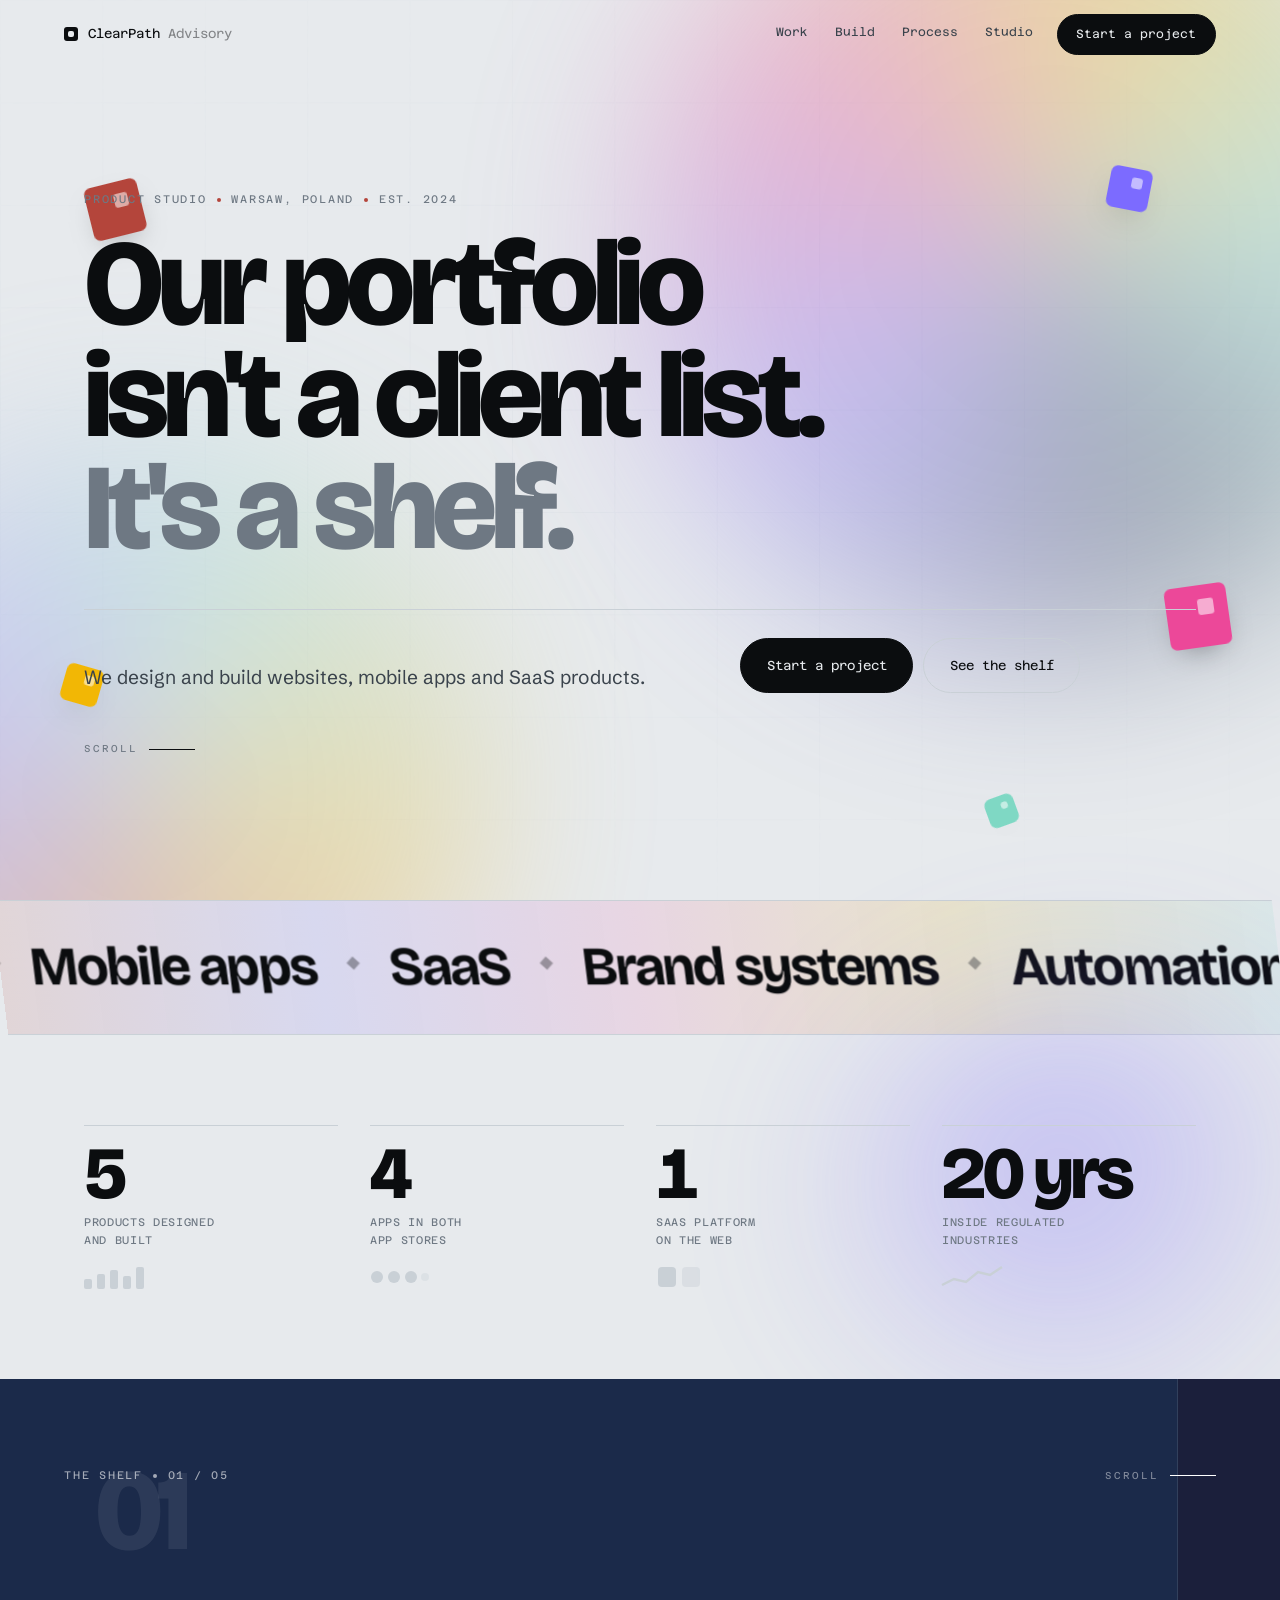
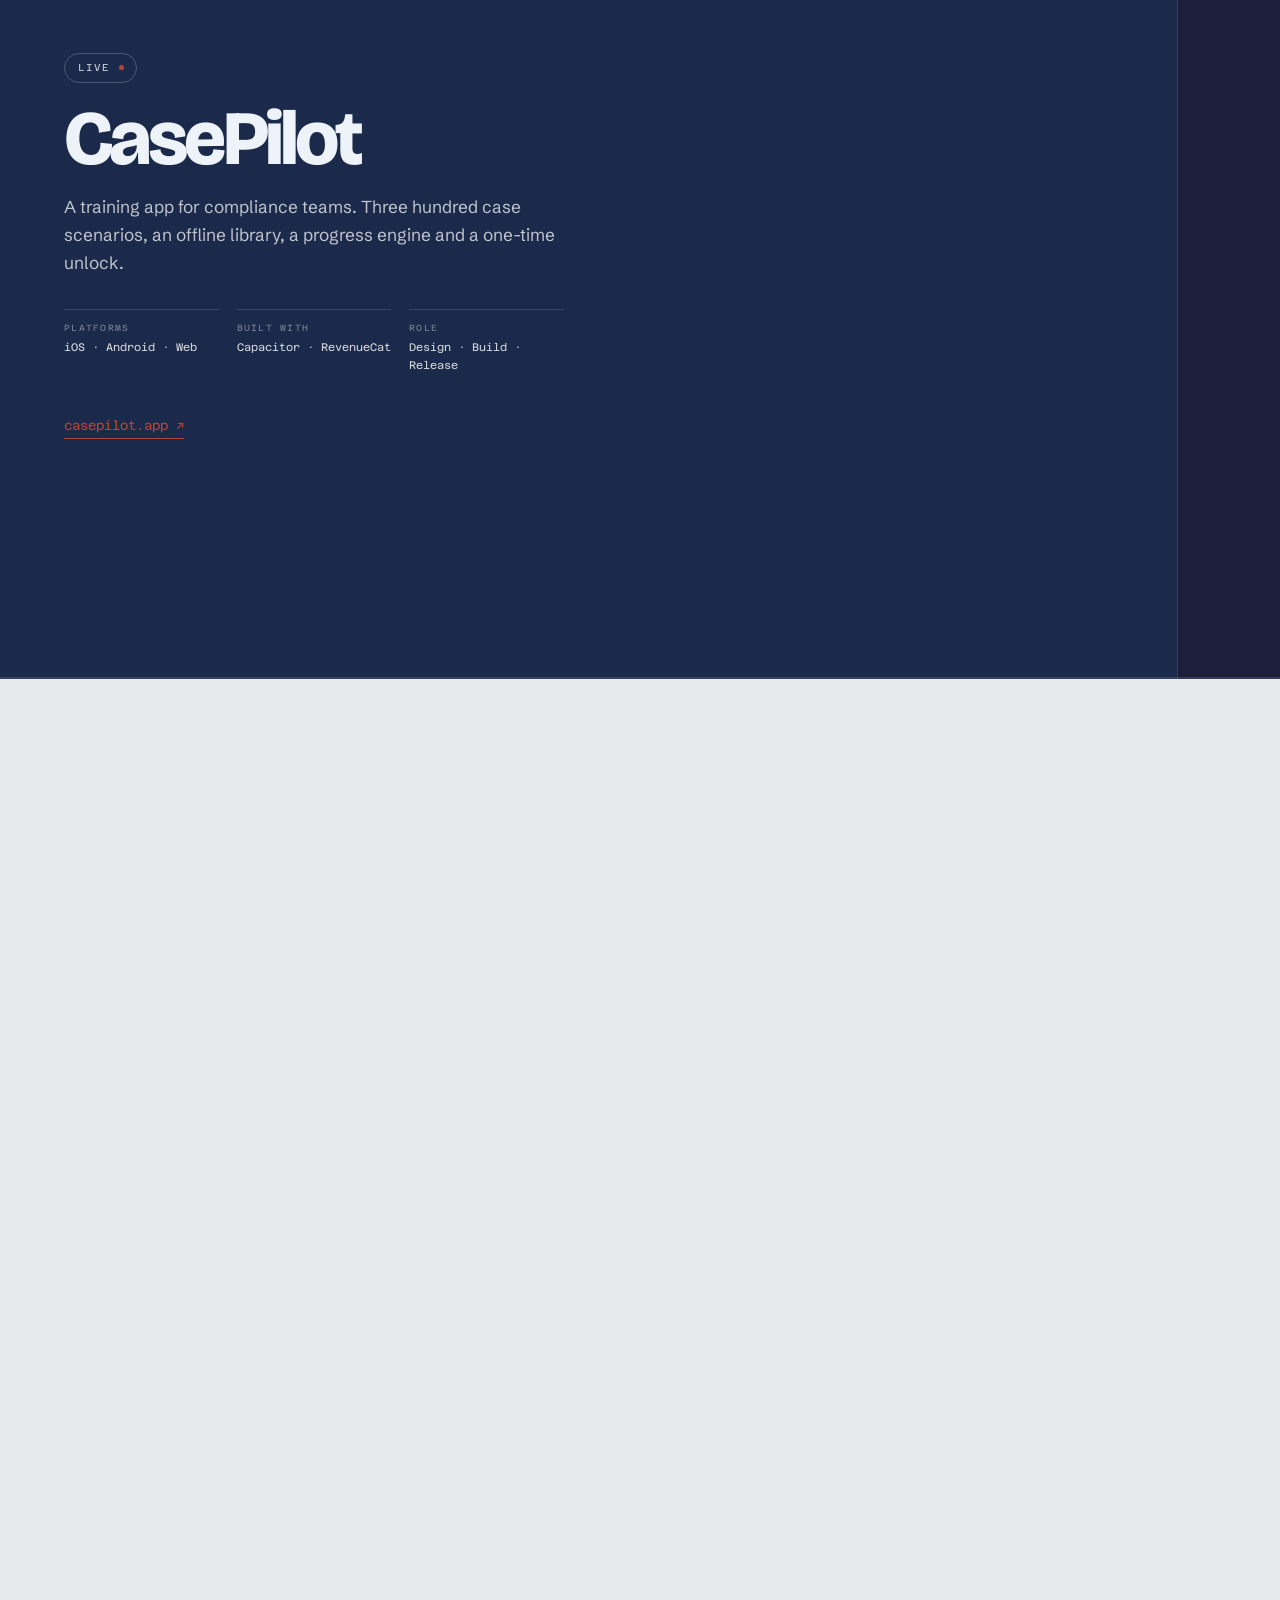
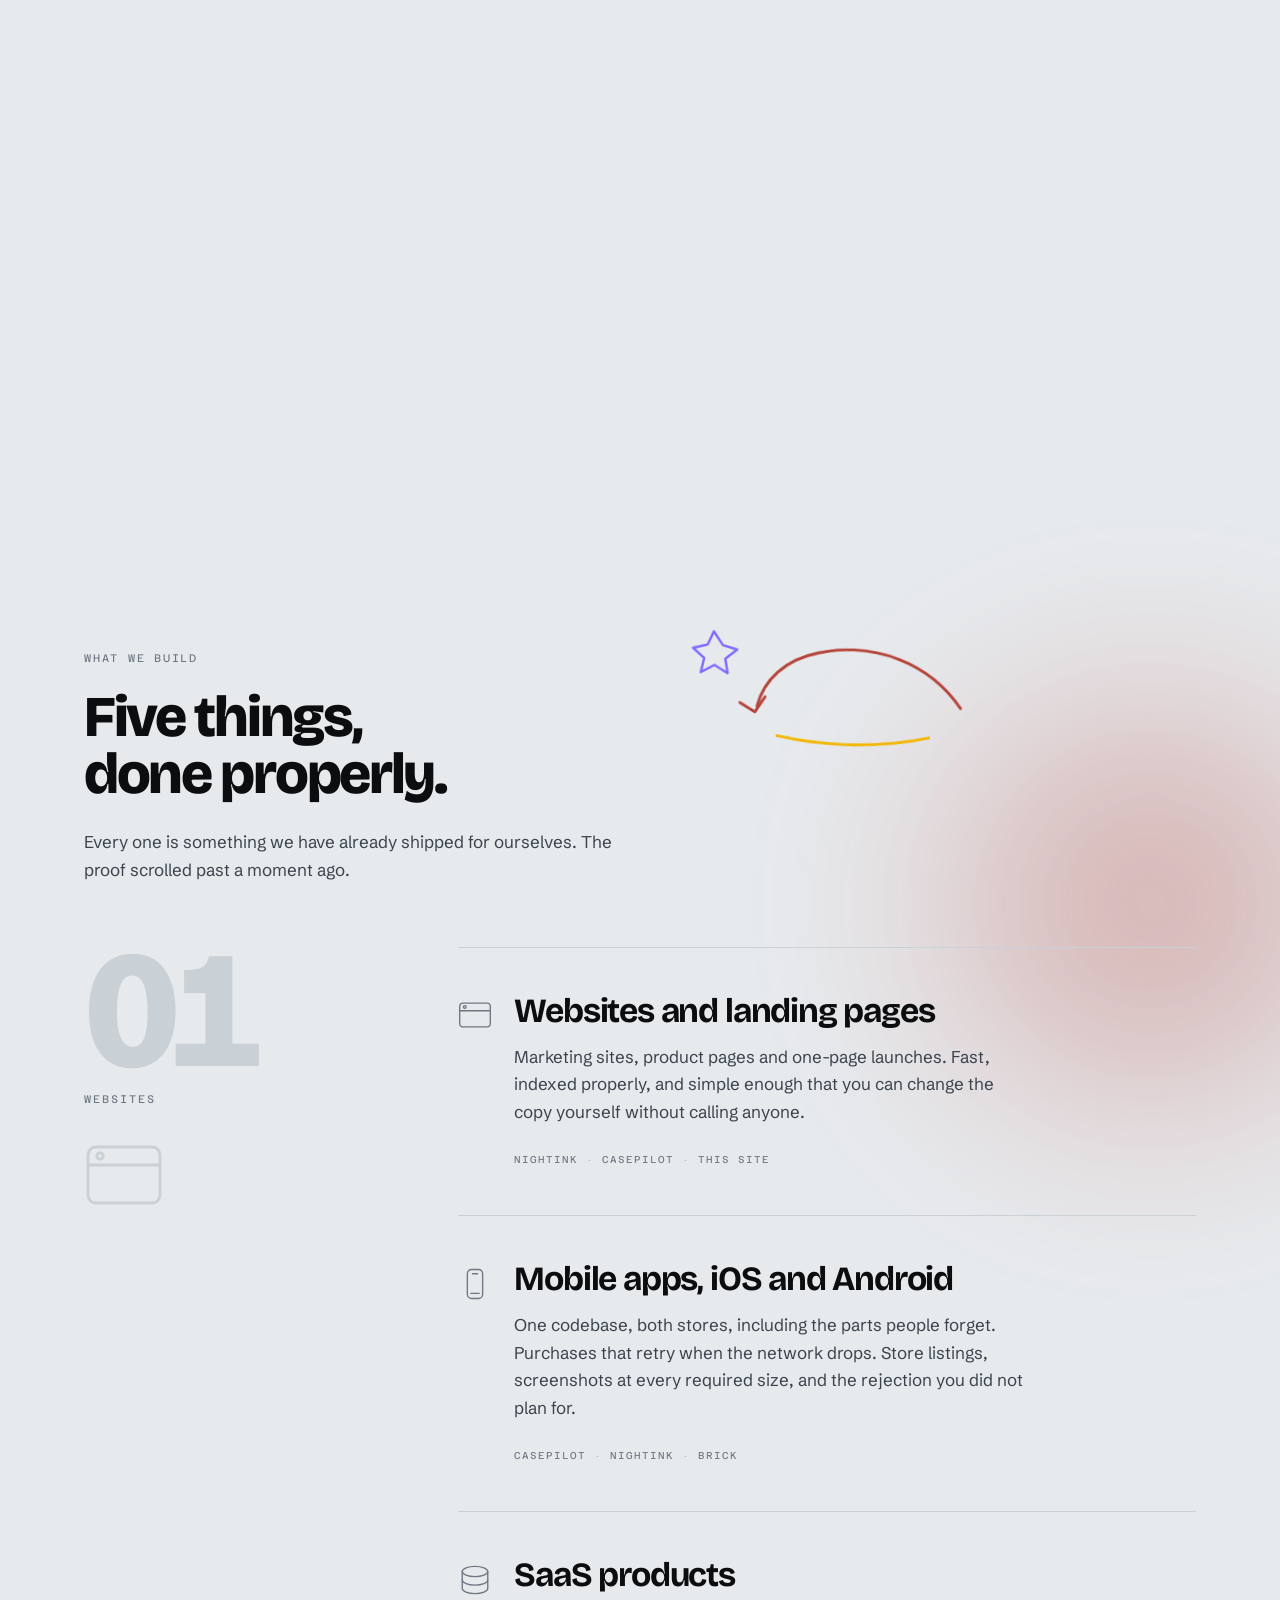
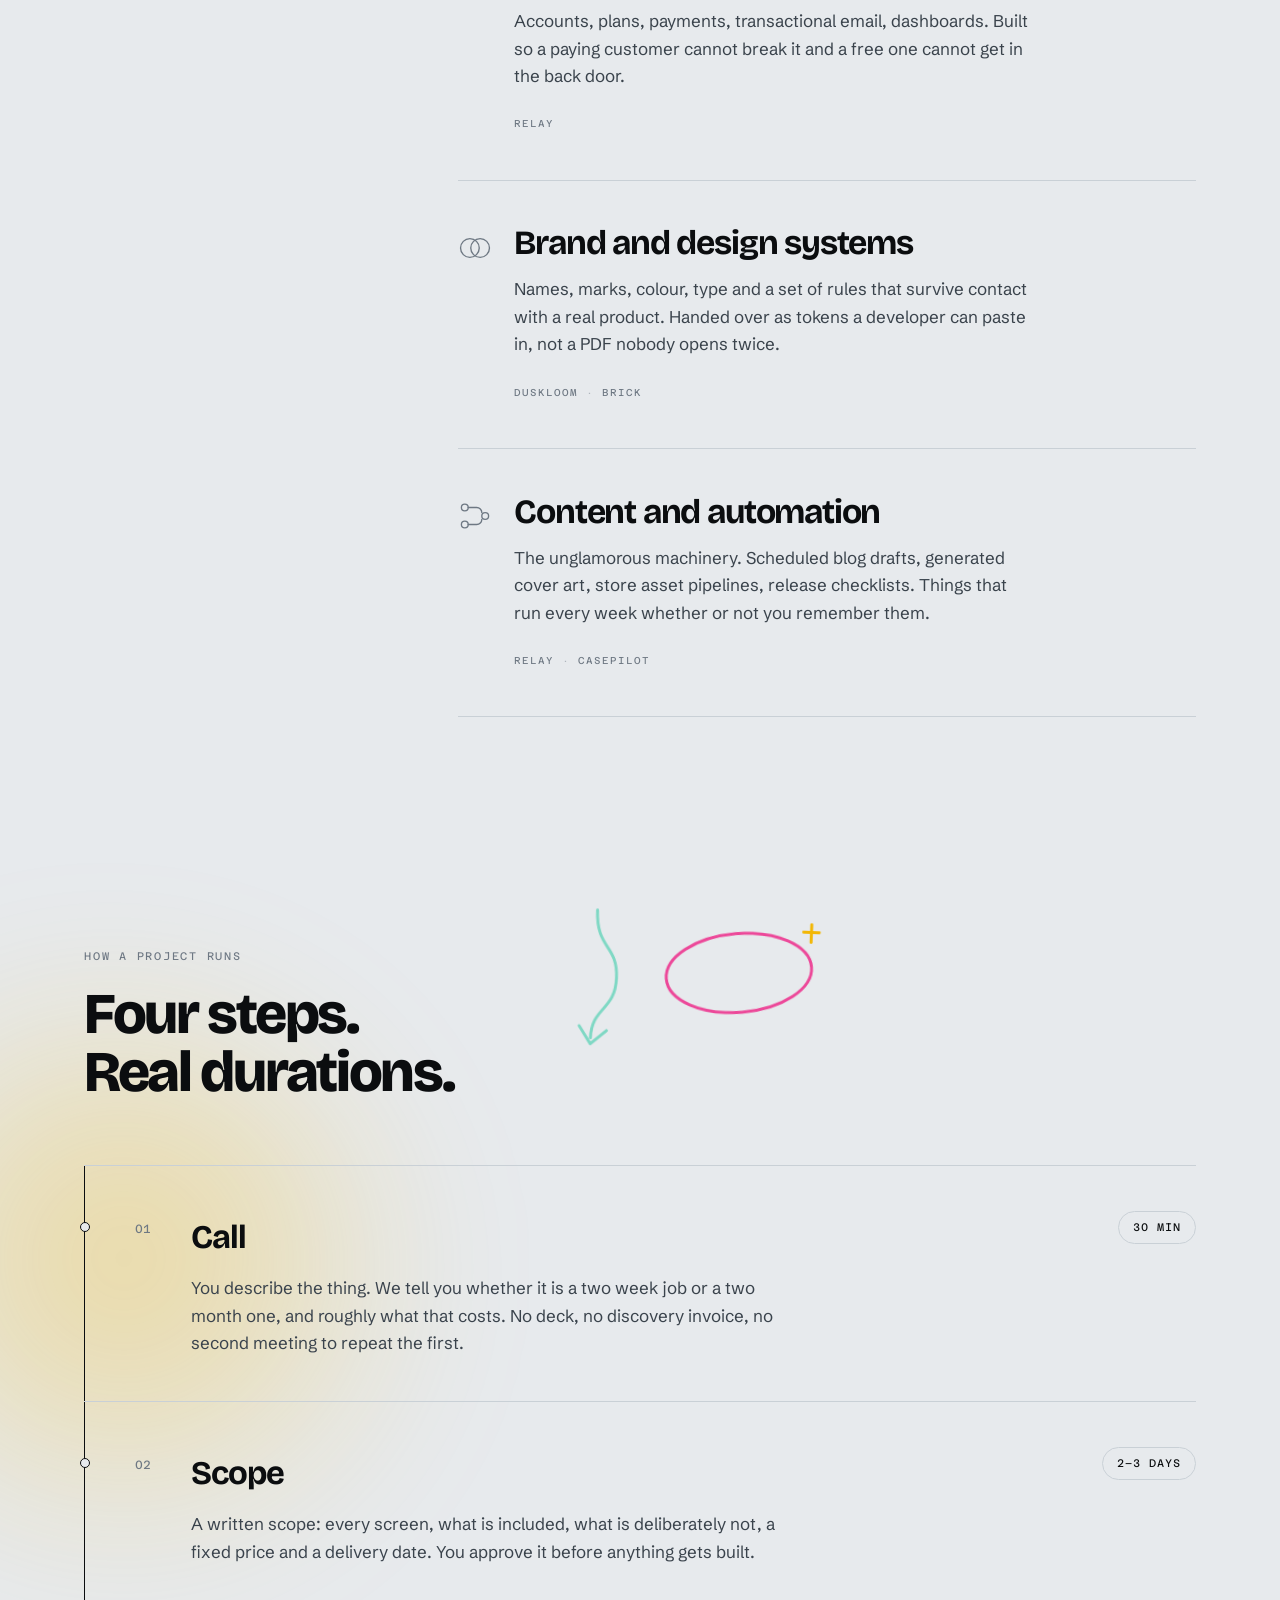
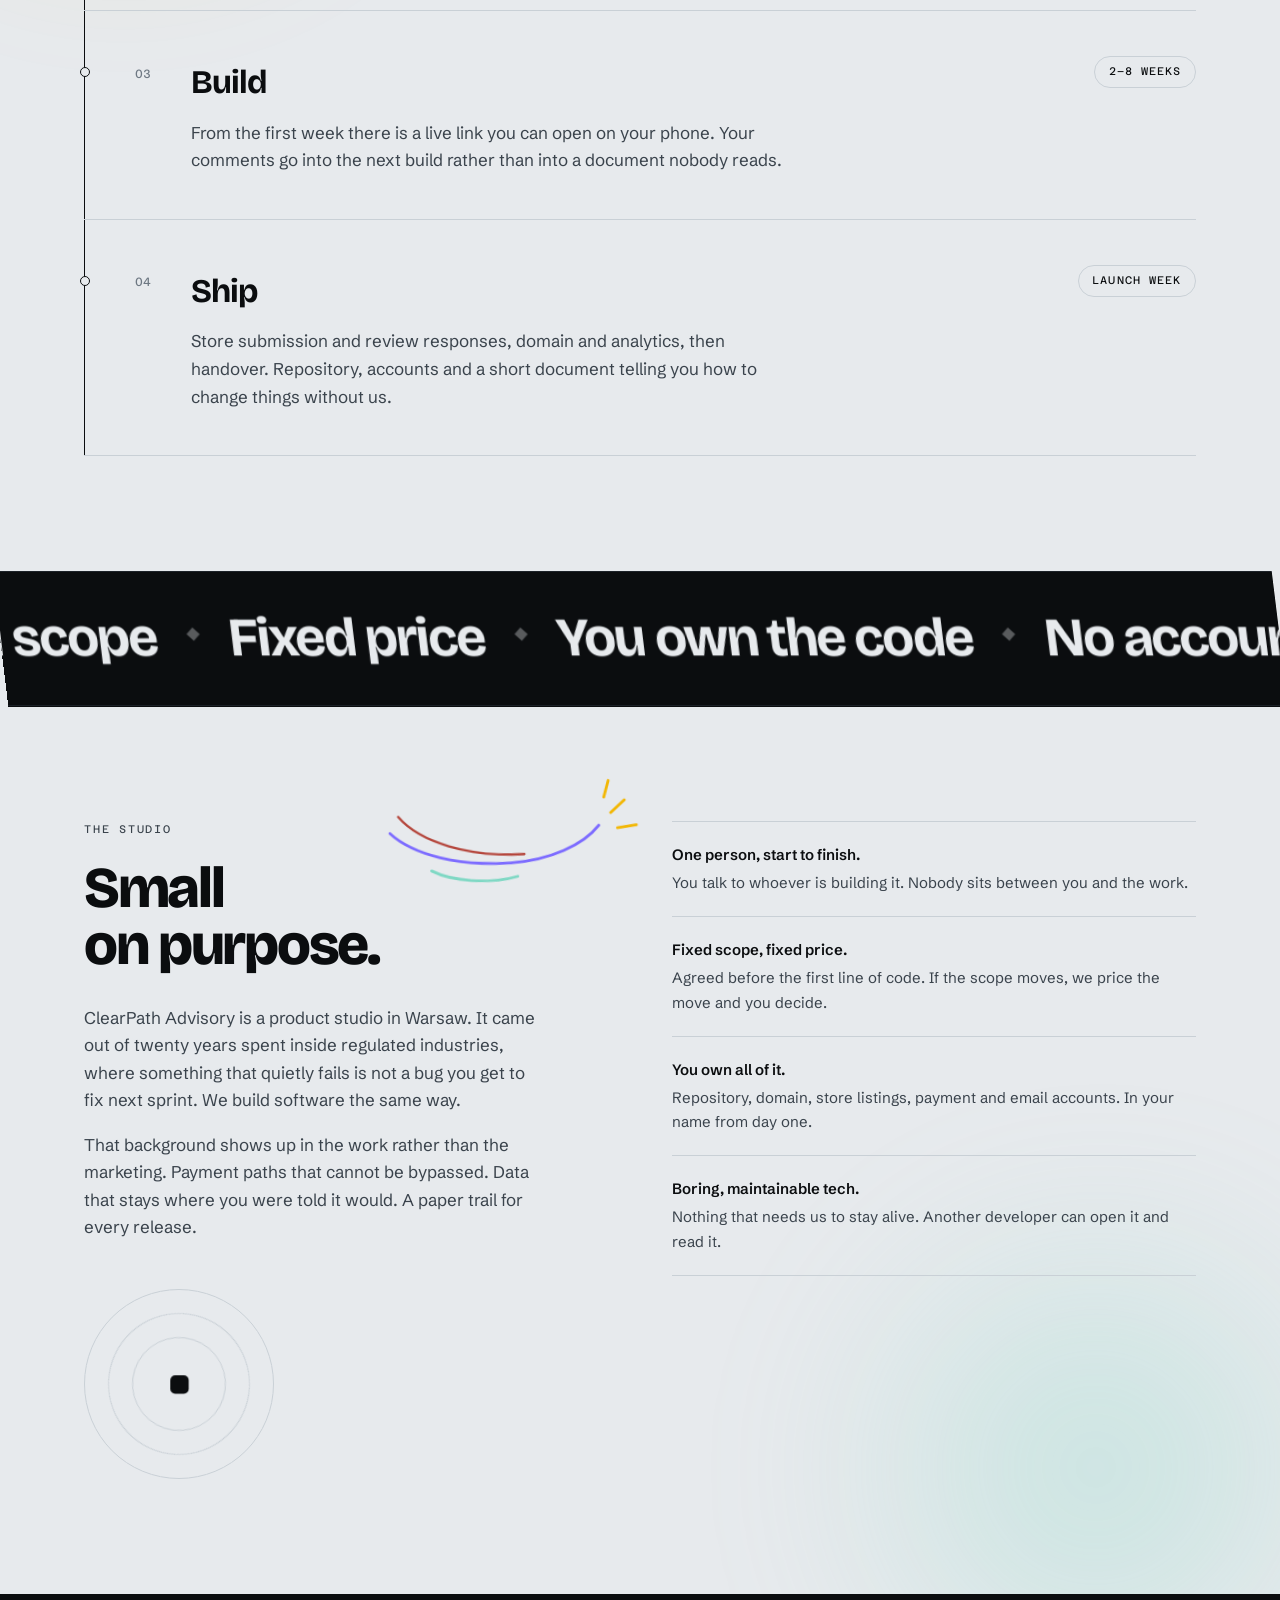
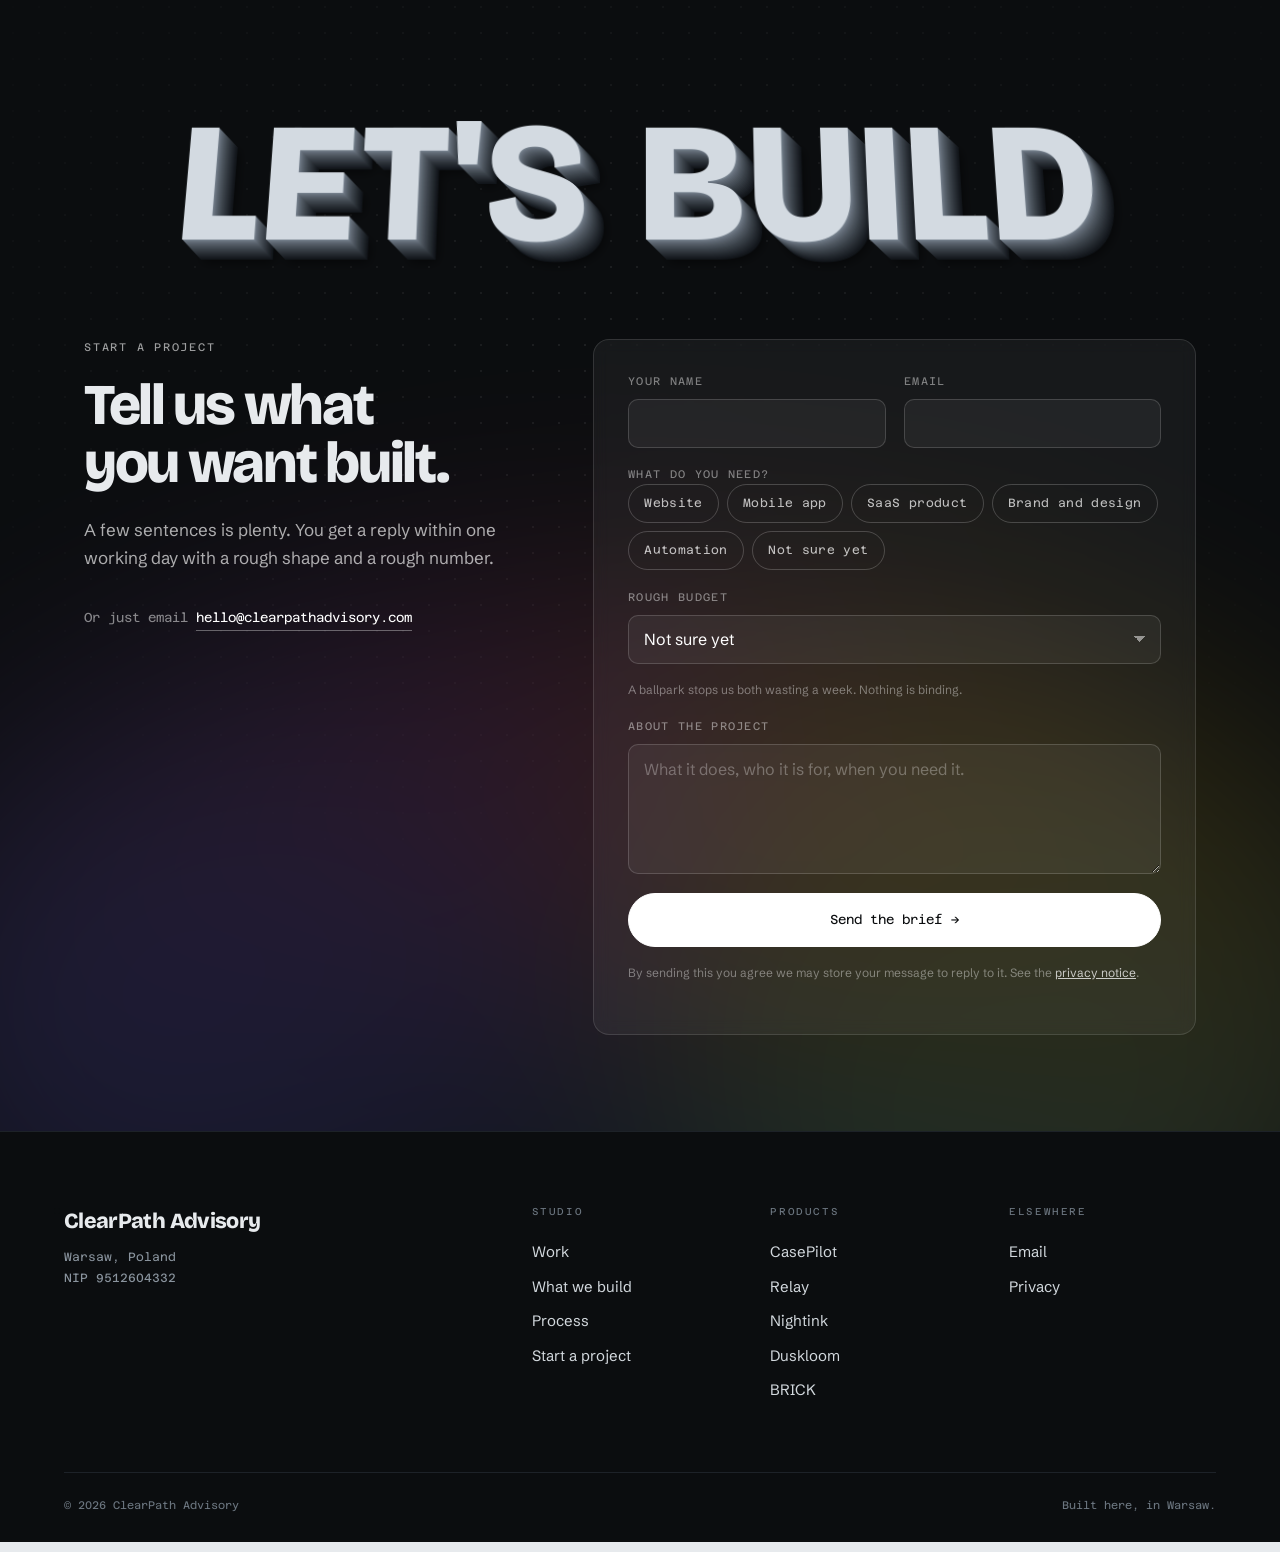
==== index.html @ e3d078fa "ClearPath Advisory studio site" ====
<!DOCTYPE html>
<html lang="en">
<head>
<meta charset="utf-8">
<meta name="viewport" content="width=device-width, initial-scale=1">
<title>ClearPath Advisory — Product studio, Warsaw</title>
<meta name="description" content="ClearPath Advisory is a product studio in Warsaw. We design and build websites, mobile apps and SaaS products, and we ship our own.">
<link rel="canonical" href="https://clearpathadvisory.com/">
<meta name="theme-color" content="#0B0D0F">

<meta property="og:type" content="website">
<meta property="og:title" content="ClearPath Advisory — Product studio, Warsaw">
<meta property="og:description" content="Five products designed, built and shipped. Four of them live. The same hands build yours.">
<meta property="og:url" content="https://clearpathadvisory.com/">
<meta property="og:image" content="https://clearpathadvisory.com/assets/og.png">
<meta name="twitter:card" content="summary_large_image">

<link rel="icon" href="assets/favicon.svg" type="image/svg+xml">
<link rel="preconnect" href="https://fonts.googleapis.com">
<link rel="preconnect" href="https://fonts.gstatic.com" crossorigin>
<link href="https://fonts.googleapis.com/css2?family=Azeret+Mono:wght@400;500&family=Bricolage+Grotesque:opsz,wght@12..96,500;12..96,700;12..96,800&family=Schibsted+Grotesk:wght@400;500;600&display=swap" rel="stylesheet">
<link rel="stylesheet" href="assets/styles.css">
<noscript><style>body.is-loading{overflow:auto}.pre{display:none}.i{transform:none}[data-fade]{opacity:1;transform:none}.horiz__track{flex-direction:column;width:100%}.pan{width:100%;height:auto;border-right:0}</style></noscript>

<script type="application/ld+json">
{"@context":"https://schema.org","@type":"ProfessionalService","name":"ClearPath Advisory","description":"Product studio designing and building websites, mobile apps and SaaS products.","url":"https://clearpathadvisory.com/","email":"hello@clearpathadvisory.com","address":{"@type":"PostalAddress","addressLocality":"Warsaw","addressCountry":"PL"},"areaServed":"Worldwide","vatID":"PL9512604332"}
</script>
</head>
<body class="is-loading">

<a class="skip" href="#main">Skip to content</a>

<!-- ══════════ PRELOADER ══════════ -->
<div class="pre" id="pre" aria-hidden="true">
  <div class="pre__cols" id="preCols"></div>
  <div class="pre__ui">
    <p class="pre__word" id="preWord">CasePilot</p>
    <p class="pre__num"><span id="preNum">0</span><i>%</i></p>
  </div>
</div>

<!-- ══════════ CURSOR ══════════ -->
<div class="cur" id="cur" aria-hidden="true"><span class="cur__label" id="curLabel"></span></div>
<div class="cur-dot" id="curDot" aria-hidden="true"></div>

<!-- ══════════ NAV ══════════ -->
<header class="nav" id="nav">
  <a class="nav__mark magnet" href="#top">
    <span class="nav__glyph" aria-hidden="true"></span>
    <span class="nav__name">ClearPath<i> Advisory</i></span>
  </a>
  <nav class="nav__links" aria-label="Main">
    <a href="#work">Work</a><a href="#build">Build</a><a href="#process">Process</a><a href="#studio">Studio</a>
  </nav>
  <a class="btn btn--sm magnet" href="#start">Start a project</a>
  <button class="burger" id="burger" aria-label="Open menu" aria-expanded="false"><span></span><span></span></button>
</header>

<div class="drawer" id="drawer">
  <a href="#work">Work</a><a href="#build">Build</a><a href="#process">Process</a><a href="#studio">Studio</a><a href="#start">Start a project</a>
</div>

<main id="main">

<!-- ══════════ HERO ══════════ -->
<section class="hero" id="top">
  <div class="hero__grid" aria-hidden="true"></div>
  <div class="hero__orb" aria-hidden="true"></div>
  <div class="hero__orb2" aria-hidden="true"></div>
  <div class="hero__chips" id="chips" aria-hidden="true"></div>

  <div class="hero__inner">
    <p class="eyebrow" data-fade>Product studio<i class="dot"></i>Warsaw, Poland<i class="dot"></i>Est. 2024</p>

    <h1 class="hero__h1">
      <span class="l"><span class="i">Our portfolio</span></span>
      <span class="l"><span class="i">isn't a client list.</span></span>
      <span class="l"><span class="i"><em>It's a shelf.</em></span></span>
    </h1>

    <div class="hero__base">
      <p class="hero__lede" data-fade>We design and build websites, mobile apps and SaaS products.</p>
      <div class="hero__cta" data-fade>
        <a class="btn magnet" href="#start">Start a project</a>
        <a class="btn btn--ghost magnet" href="#work">See the shelf</a>
      </div>
    </div>

    <div class="hero__scroll" data-fade><span>Scroll</span><i></i></div>
  </div>
</section>

<!-- ══════════ MARQUEE ══════════ -->
<div class="mq" id="mq1" aria-hidden="true">
  <div class="mq__track">
    <span>Websites<i>◆</i>Mobile apps<i>◆</i>SaaS<i>◆</i>Brand systems<i>◆</i>Automation<i>◆</i></span>
    <span>Websites<i>◆</i>Mobile apps<i>◆</i>SaaS<i>◆</i>Brand systems<i>◆</i>Automation<i>◆</i></span>
  </div>
</div>

<!-- ══════════ STATS ══════════ -->
<section class="stats">
  <span class="wash wash--stats" aria-hidden="true"></span>
  <ul>
    <li data-fade>
      <b data-count="5">0</b><span>products designed<br>and built</span>
      <svg class="stats__g" viewBox="0 0 60 24" aria-hidden="true"><rect x="0" y="14" width="8" height="10" rx="2"/><rect x="13" y="9" width="8" height="15" rx="2"/><rect x="26" y="5" width="8" height="19" rx="2"/><rect x="39" y="11" width="8" height="13" rx="2"/><rect x="52" y="2" width="8" height="22" rx="2"/></svg>
    </li>
    <li data-fade>
      <b data-count="4">0</b><span>apps in both<br>app stores</span>
      <svg class="stats__g" viewBox="0 0 60 24" aria-hidden="true"><circle cx="7" cy="12" r="6"/><circle cx="24" cy="12" r="6"/><circle cx="41" cy="12" r="6"/><circle cx="55" cy="12" r="4" opacity=".35"/></svg>
    </li>
    <li data-fade>
      <b data-count="1">0</b><span>SaaS platform<br>on the web</span>
      <svg class="stats__g" viewBox="0 0 60 24" aria-hidden="true"><rect x="2" y="2" width="18" height="20" rx="4"/><rect x="26" y="2" width="18" height="20" rx="4" opacity=".45"/></svg>
    </li>
    <li data-fade>
      <b data-count="20" data-suffix=" yrs">0</b><span>inside regulated<br>industries</span>
      <svg class="stats__g" viewBox="0 0 60 24" aria-hidden="true"><path d="M0 20 L12 14 L24 17 L36 7 L48 10 L60 2" fill="none" stroke="currentColor" stroke-width="2.5"/></svg>
    </li>
  </ul>
</section>

<!-- ══════════ HORIZONTAL WORK GALLERY ══════════ -->
<section class="horiz" id="work">
  <div class="horiz__head">
    <p class="eyebrow eyebrow--inv">The shelf<i class="dot"></i><span id="hCount">01 / 05</span></p>
    <p class="horiz__hint">Scroll<i></i></p>
  </div>

  <div class="horiz__track" id="hTrack">

    <!-- ─── CasePilot ─── -->
    <article class="pan" data-hue="#1B2A4A" data-ink="#EDF3F8" data-accent="#B4453B" data-name="CasePilot">
      <span class="pan__idx">01</span>
      <div class="pan__body">
        <span class="pan__tag">Live<i></i></span>
        <h2 class="pan__name">CasePilot</h2>
        <p class="pan__what">A training app for compliance teams. Three hundred case scenarios, an offline library, a progress engine and a one-time unlock.</p>
        <ul class="pan__meta">
          <li><b>Platforms</b>iOS · Android · Web</li>
          <li><b>Built with</b>Capacitor · RevenueCat</li>
          <li><b>Role</b>Design · Build · Release</li>
        </ul>
        <a class="pan__link magnet" href="https://casepilot.app" target="_blank" rel="noopener" data-cursor="Open">casepilot.app<i>↗</i></a>
      </div>

      <div class="pan__dev" aria-hidden="true">
        <div class="dev">
          <div class="dev__screen">
            <!-- Drop assets/shots/casepilot.png in and it replaces the mockup below. -->
            <img class="dev__shot" src="assets/shots/casepilot.png" alt="" onload="this.classList.add('is-on')" onerror="this.remove()">
            <div class="ui-bar"><span class="ui-back"></span><span class="ui-t"></span><span class="ui-dot"></span></div>
            <div class="ui-prog"><i></i></div>
            <div class="ui-case"><span class="ui-pill ui-pill--acc"></span><span class="ui-ln w90"></span><span class="ui-ln w60"></span></div>
            <div class="ui-case"><span class="ui-pill"></span><span class="ui-ln w80"></span><span class="ui-ln w50"></span></div>
            <div class="ui-case"><span class="ui-pill"></span><span class="ui-ln w95"></span><span class="ui-ln w40"></span></div>
            <div class="ui-case ui-dim"><span class="ui-pill"></span><span class="ui-ln w70"></span></div>
          </div>
          <span class="dev__glow"></span>
        </div>
      </div>
    </article>

    <!-- ─── Relay ─── -->
    <article class="pan" data-hue="#1B1F3B" data-ink="#EFEBFF" data-accent="#7C6BFF" data-name="Relay">
      <span class="pan__idx">02</span>
      <div class="pan__body">
        <span class="pan__tag">Live<i></i></span>
        <h2 class="pan__name">Relay</h2>
        <p class="pan__what">A link-in-bio platform. Scheduled links, email capture with double opt-in, inline embeds, forty-seven themes including seasonal ones, and subscription billing.</p>
        <ul class="pan__meta">
          <li><b>Platforms</b>Web · SaaS</li>
          <li><b>Built with</b>Next.js · Supabase · Stripe</li>
          <li><b>Role</b>Product · Design · Build</li>
        </ul>
        <a class="pan__link magnet" href="https://relayme.bio" target="_blank" rel="noopener" data-cursor="Open">relayme.bio<i>↗</i></a>
      </div>

      <div class="pan__dev" aria-hidden="true">
        <div class="dev">
          <div class="dev__screen dev__screen--center">
            <!-- Drop assets/shots/relay.png in and it replaces the mockup below. -->
            <img class="dev__shot" src="assets/shots/relay.png" alt="" onload="this.classList.add('is-on')" onerror="this.remove()">
            <span class="ui-av"></span>
            <span class="ui-ln w50 ui-mid"></span>
            <span class="ui-ln w70 ui-mid ui-dim"></span>
            <span class="ui-link"></span>
            <span class="ui-link ui-link--acc"></span>
            <span class="ui-link"></span>
            <span class="ui-link ui-dim"></span>
            <span class="ui-mail"><i></i></span>
          </div>
          <span class="dev__glow"></span>
        </div>
      </div>
    </article>

    <!-- ─── Nightink ─── -->
    <article class="pan" data-hue="#0E0F13" data-ink="#E9E5DB" data-accent="#EC4899" data-name="Nightink">
      <span class="pan__idx">03</span>
      <div class="pan__body">
        <span class="pan__tag">Live<i></i></span>
        <h2 class="pan__name">Nightink</h2>
        <p class="pan__what">A private diary. Entries never leave the device. Send a message to yourself in the future, eleven themes, daily reminders, and an export you can save and keep.</p>
        <ul class="pan__meta">
          <li><b>Platforms</b>iOS · Android</li>
          <li><b>Built with</b>Capacitor · Local-first storage</li>
          <li><b>Role</b>Design · Build · Release</li>
        </ul>
        <!-- CHECK: domain guessed from the casepilot.app pattern -->
        <a class="pan__link magnet" href="https://nightink.app" target="_blank" rel="noopener" data-cursor="Open">nightink.app<i>↗</i></a>
      </div>

      <div class="pan__dev" aria-hidden="true">
        <div class="dev">
          <div class="dev__screen dev__screen--paper">
            <!-- Drop assets/shots/nightink.png in and it replaces the mockup below. -->
            <img class="dev__shot" src="assets/shots/nightink.png" alt="" onload="this.classList.add('is-on')" onerror="this.remove()">
            <span class="ui-date"></span>
            <span class="ui-ln w85"></span><span class="ui-ln w95"></span><span class="ui-ln w70"></span>
            <span class="ui-ln w90"></span><span class="ui-ln w45"></span>
            <span class="ui-sticker"></span>
            <span class="ui-ln w80"></span><span class="ui-ln w60"></span>
            <span class="ui-tools"><i></i><i></i><i></i><i></i></span>
          </div>
          <span class="dev__glow"></span>
        </div>
      </div>
    </article>

    <!-- ─── BRICK ─── -->
    <article class="pan" data-hue="#101418" data-ink="#FFF6E0" data-accent="#F2B705" data-name="BRICK">
      <span class="pan__idx">04</span>
      <div class="pan__body">
        <span class="pan__tag">Live<i></i></span>
        <h2 class="pan__name">BRICK</h2>
        <p class="pan__what">A tile puzzle game with a handheld, nostalgic feel. Six ways to play, and free to start.</p>
        <ul class="pan__meta">
          <li><b>Platforms</b>iOS · Android</li>
          <li><b>Modes</b>Levels · Endless · Snake · Breaker</li>
          <li><b>Role</b>Design · Build · Release</li>
        </ul>
        <a class="pan__link magnet" href="https://apps.apple.com/app/id6794833513" target="_blank" rel="noopener" data-cursor="Open">App Store<i>↗</i></a>
      </div>

      <div class="pan__dev" aria-hidden="true">
        <div class="dev">
          <div class="dev__screen">
            <!-- Drop assets/shots/brick.png in and it replaces the mockup below. -->
            <img class="dev__shot" src="assets/shots/brick.png" alt="" onload="this.classList.add('is-on')" onerror="this.remove()">
            <div class="ui-score"><span class="ui-ln w30"></span><span class="ui-ln w20 ui-dim"></span></div>
            <div class="ui-grid">
              <i></i><i class="on"></i><i></i><i class="on2"></i>
              <i class="on"></i><i></i><i class="on"></i><i></i>
              <i></i><i class="on2"></i><i></i><i class="on"></i>
              <i class="on"></i><i></i><i class="on2"></i><i></i>
              <i></i><i class="on"></i><i></i><i></i>
            </div>
          </div>
          <span class="dev__glow"></span>
        </div>
      </div>
    </article>

    <!-- ─── Duskloom ─── -->
    <article class="pan" data-hue="#09070D" data-ink="#E4FBF3" data-accent="#7FD8C4" data-name="Duskloom">
      <span class="pan__idx">05</span>
      <div class="pan__body">
        <span class="pan__tag">Live<i></i></span>
        <h2 class="pan__name">Duskloom</h2>
        <p class="pan__what">Ambient sound for sleep, focus and meditation. White, pink and brown noise. Rain, ocean, a box fan, a fireplace. Thirty-three layers you can stack into one sound to fall asleep to.</p>
        <ul class="pan__meta">
          <li><b>Platforms</b>iOS · Android</li>
          <li><b>Sounds</b>33 layers · ready-made mixes</li>
          <li><b>Role</b>Brand · Design · Build</li>
        </ul>
        <!-- CHECK: domain guessed from the casepilot.app pattern -->
        <a class="pan__link magnet" href="https://duskloom.app" target="_blank" rel="noopener" data-cursor="Open">duskloom.app<i>↗</i></a>
      </div>

      <div class="pan__dev" aria-hidden="true">
        <div class="dev">
          <div class="dev__screen dev__screen--center">
            <!-- Drop assets/shots/duskloom.png in and it replaces the mockup below. -->
            <img class="dev__shot" src="assets/shots/duskloom.png" alt="" onload="this.classList.add('is-on')" onerror="this.remove()">
            <span class="ui-arc"></span>
            <span class="ui-ln w40 ui-mid"></span>
            <span class="ui-ln w65 ui-mid ui-dim"></span>
            <span class="ui-row"><i></i><i class="acc"></i><i></i></span>
            <span class="ui-wave"><i></i><i></i><i></i><i></i><i></i></span>
          </div>
          <span class="dev__glow"></span>
        </div>
      </div>
    </article>

  </div>

  <div class="horiz__bar" aria-hidden="true"><i id="hBar"></i></div>
</section>

<!-- ══════════ WHAT WE BUILD ══════════ -->
<section class="section" id="build">
  <span class="wash wash--build" aria-hidden="true"></span>
  <div class="section__head">
    <p class="eyebrow" data-fade>What we build</p>
    <h2 class="h2"><span class="l"><span class="i">Five things,</span></span><span class="l"><span class="i">done properly.</span></span></h2>
    <p class="section__note" data-fade>Every one is something we have already shipped for ourselves. The proof scrolled past a moment ago.</p>
    <svg class="doodle doodle--build" data-flip viewBox="0 0 320 150" fill="none" aria-hidden="true">
      <path class="dd" d="M8 96c34-46 92-66 150-52 34 8 56 30 62 58" stroke="#B4453B" stroke-width="3" stroke-linecap="round"/>
      <path class="dd" d="M212 92l10 16 16-9" stroke="#B4453B" stroke-width="3" stroke-linecap="round" stroke-linejoin="round"/>
      <path class="dd" d="M40 128c48 12 104 14 158 4" stroke="#F2B705" stroke-width="3" stroke-linecap="round"/>
      <path class="dd" d="M268 26l6 14 15 4-12 10 3 15-14-8-14 8 3-15-12-10 15-4z" stroke="#7C6BFF" stroke-width="2.5" stroke-linejoin="round"/>
    </svg>
  </div>

  <div class="svc">
    <aside class="svc__stick" aria-hidden="true">
      <span class="svc__big" id="svcBig">01</span>
      <span class="svc__cap" id="svcCap">Websites</span>
      <svg class="svc__mark" id="svcMark" viewBox="0 0 80 80" aria-hidden="true"></svg>
    </aside>

    <ul class="svc__list">
      <li class="svc__row" data-i="01" data-cap="Websites">
        <span class="svc__ico" aria-hidden="true"><svg viewBox="0 0 40 40"><rect x="2" y="6" width="36" height="28" rx="4"/><path d="M2 15h36"/><circle cx="8" cy="10.5" r="1.6"/></svg></span>
        <div class="svc__txt">
          <h3><span class="l"><span class="i">Websites and landing pages</span></span></h3>
          <p data-fade>Marketing sites, product pages and one-page launches. Fast, indexed properly, and simple enough that you can change the copy yourself without calling anyone.</p>
          <span class="svc__proof" data-fade>Nightink<i>·</i>CasePilot<i>·</i>this site</span>
        </div>
      </li>
      <li class="svc__row" data-i="02" data-cap="Apps">
        <span class="svc__ico" aria-hidden="true"><svg viewBox="0 0 40 40"><rect x="11" y="3" width="18" height="34" rx="5"/><path d="M17 8h6"/><path d="M15 31h10"/></svg></span>
        <div class="svc__txt">
          <h3><span class="l"><span class="i">Mobile apps, iOS and Android</span></span></h3>
          <p data-fade>One codebase, both stores, including the parts people forget. Purchases that retry when the network drops. Store listings, screenshots at every required size, and the rejection you did not plan for.</p>
          <span class="svc__proof" data-fade>CasePilot<i>·</i>Nightink<i>·</i>BRICK</span>
        </div>
      </li>
      <li class="svc__row" data-i="03" data-cap="SaaS">
        <span class="svc__ico" aria-hidden="true"><svg viewBox="0 0 40 40"><ellipse cx="20" cy="10" rx="15" ry="6"/><path d="M5 10v20c0 3.3 6.7 6 15 6s15-2.7 15-6V10"/><path d="M5 20c0 3.3 6.7 6 15 6s15-2.7 15-6"/></svg></span>
        <div class="svc__txt">
          <h3><span class="l"><span class="i">SaaS products</span></span></h3>
          <p data-fade>Accounts, plans, payments, transactional email, dashboards. Built so a paying customer cannot break it and a free one cannot get in the back door.</p>
          <span class="svc__proof" data-fade>Relay</span>
        </div>
      </li>
      <li class="svc__row" data-i="04" data-cap="Brand">
        <span class="svc__ico" aria-hidden="true"><svg viewBox="0 0 40 40"><circle cx="14" cy="20" r="11"/><circle cx="26" cy="20" r="11"/></svg></span>
        <div class="svc__txt">
          <h3><span class="l"><span class="i">Brand and design systems</span></span></h3>
          <p data-fade>Names, marks, colour, type and a set of rules that survive contact with a real product. Handed over as tokens a developer can paste in, not a PDF nobody opens twice.</p>
          <span class="svc__proof" data-fade>Duskloom<i>·</i>BRICK</span>
        </div>
      </li>
      <li class="svc__row" data-i="05" data-cap="Pipelines">
        <span class="svc__ico" aria-hidden="true"><svg viewBox="0 0 40 40"><circle cx="8" cy="10" r="4"/><circle cx="32" cy="20" r="4"/><circle cx="8" cy="30" r="4"/><path d="M12 10h10a6 6 0 016 6v0M12 30h10a6 6 0 006-6v0"/></svg></span>
        <div class="svc__txt">
          <h3><span class="l"><span class="i">Content and automation</span></span></h3>
          <p data-fade>The unglamorous machinery. Scheduled blog drafts, generated cover art, store asset pipelines, release checklists. Things that run every week whether or not you remember them.</p>
          <span class="svc__proof" data-fade>Relay<i>·</i>CasePilot</span>
        </div>
      </li>
    </ul>
  </div>
</section>

<!-- ══════════ PROCESS ══════════ -->
<section class="section proc" id="process">
  <span class="wash wash--proc" aria-hidden="true"></span>
  <div class="section__head">
    <p class="eyebrow" data-fade>How a project runs</p>
    <h2 class="h2"><span class="l"><span class="i">Four steps.</span></span><span class="l"><span class="i">Real durations.</span></span></h2>
    <svg class="doodle doodle--proc" viewBox="0 0 260 170" fill="none" aria-hidden="true">
      <path class="dd" d="M22 14c0 40 22 34 22 68s-24 30-24 62" stroke="#7FD8C4" stroke-width="3" stroke-linecap="round"/>
      <path class="dd" d="M8 132l12 18 16-14" stroke="#7FD8C4" stroke-width="3" stroke-linecap="round" stroke-linejoin="round"/>
      <ellipse class="dd" cx="168" cy="72" rx="74" ry="40" transform="rotate(-7 168 72)" stroke="#EC4899" stroke-width="3"/>
      <path class="dd" d="M240 20l0 18M232 28l16 0" stroke="#F2B705" stroke-width="3" stroke-linecap="round"/>
    </svg>
  </div>

  <ol class="steps">
    <span class="steps__rail" aria-hidden="true"><i id="rail"></i></span>
    <li class="step">
      <span class="step__node" aria-hidden="true"></span>
      <span class="step__n">01</span>
      <div class="step__body"><h3 data-fade>Call</h3><p data-fade>You describe the thing. We tell you whether it is a two week job or a two month one, and roughly what that costs. No deck, no discovery invoice, no second meeting to repeat the first.</p></div>
      <span class="step__t" data-fade>30 min</span>
    </li>
    <li class="step">
      <span class="step__node" aria-hidden="true"></span>
      <span class="step__n">02</span>
      <div class="step__body"><h3 data-fade>Scope</h3><p data-fade>A written scope: every screen, what is included, what is deliberately not, a fixed price and a delivery date. You approve it before anything gets built.</p></div>
      <span class="step__t" data-fade>2–3 days</span>
    </li>
    <li class="step">
      <span class="step__node" aria-hidden="true"></span>
      <span class="step__n">03</span>
      <div class="step__body"><h3 data-fade>Build</h3><p data-fade>From the first week there is a live link you can open on your phone. Your comments go into the next build rather than into a document nobody reads.</p></div>
      <span class="step__t" data-fade>2–8 weeks</span>
    </li>
    <li class="step">
      <span class="step__node" aria-hidden="true"></span>
      <span class="step__n">04</span>
      <div class="step__body"><h3 data-fade>Ship</h3><p data-fade>Store submission and review responses, domain and analytics, then handover. Repository, accounts and a short document telling you how to change things without us.</p></div>
      <span class="step__t" data-fade>launch week</span>
    </li>
  </ol>
</section>

<!-- ══════════ MARQUEE 2 ══════════ -->
<div class="mq mq--inv" id="mq2" aria-hidden="true">
  <div class="mq__track">
    <span>Fixed scope<i>◆</i>Fixed price<i>◆</i>You own the code<i>◆</i>No account managers<i>◆</i></span>
    <span>Fixed scope<i>◆</i>Fixed price<i>◆</i>You own the code<i>◆</i>No account managers<i>◆</i></span>
  </div>
</div>

<!-- ══════════ STUDIO ══════════ -->
<section class="section studio" id="studio">
  <span class="wash wash--studio" aria-hidden="true"></span>
  <div class="studio__lead">
    <p class="eyebrow" data-fade>The studio</p>
    <h2 class="h2"><span class="l"><span class="i">Small</span></span><span class="l"><span class="i">on purpose.</span></span></h2>
    <svg class="doodle doodle--studio" viewBox="0 0 300 140" fill="none" aria-hidden="true">
      <path class="dd" d="M14 78c26 22 76 32 130 26 42-5 76-22 92-44" stroke="#7C6BFF" stroke-width="3" stroke-linecap="round"/>
      <path class="dd" d="M22 60c24 26 78 40 136 34" stroke="#B4453B" stroke-width="2.5" stroke-linecap="round"/>
      <path class="dd" d="M248 46l14-14M256 62l20-4M240 30l4-18" stroke="#F2B705" stroke-width="3" stroke-linecap="round"/>
      <path class="dd" d="M60 116c22 10 62 12 92 2" stroke="#7FD8C4" stroke-width="3" stroke-linecap="round"/>
    </svg>
    <p data-fade>ClearPath Advisory is a product studio in Warsaw. It came out of twenty years spent inside regulated industries, where something that quietly fails is not a bug you get to fix next sprint. We build software the same way.</p>
    <p data-fade>That background shows up in the work rather than the marketing. Payment paths that cannot be bypassed. Data that stays where you were told it would. A paper trail for every release.</p>
    <div class="studio__orbit" aria-hidden="true"><span></span><span></span><span></span><i></i></div>
  </div>
  <ul class="studio__list">
    <li data-fade><b>One person, start to finish.</b> You talk to whoever is building it. Nobody sits between you and the work.</li>
    <li data-fade><b>Fixed scope, fixed price.</b> Agreed before the first line of code. If the scope moves, we price the move and you decide.</li>
    <li data-fade><b>You own all of it.</b> Repository, domain, store listings, payment and email accounts. In your name from day one.</li>
    <li data-fade><b>Boring, maintainable tech.</b> Nothing that needs us to stay alive. Another developer can open it and read it.</li>
  </ul>
</section>

<!-- ══════════ CONTACT ══════════ -->
<section class="start" id="start">
  <div class="start__dots" aria-hidden="true"></div>
  <div class="start__aura" aria-hidden="true"></div>
  <div class="start__big" aria-hidden="true"><span data-chars>LET'S BUILD</span></div>

  <div class="start__inner">
    <div class="start__lead">
      <p class="eyebrow eyebrow--inv" data-fade>Start a project</p>
      <h2 class="h2 h2--inv"><span class="l"><span class="i">Tell us what</span></span><span class="l"><span class="i">you want built.</span></span></h2>
      <p class="start__note" data-fade>A few sentences is plenty. You get a reply within one working day with a rough shape and a rough number.</p>
      <p class="start__alt" data-fade>Or just email <a class="magnet" href="mailto:hello@clearpathadvisory.com">hello@clearpathadvisory.com</a></p>
    </div>

    <form class="form" id="brief" action="https://formspree.io/f/maewbzze" method="POST" novalidate data-fade>
      <div class="field"><label for="f-name">Your name</label><input id="f-name" name="name" type="text" autocomplete="name" required></div>
      <div class="field"><label for="f-email">Email</label><input id="f-email" name="email" type="email" autocomplete="email" required></div>

      <fieldset class="field field--full">
        <legend>What do you need?</legend>
        <div class="picks">
          <label><input type="checkbox" name="needs" value="Website"><span>Website</span></label>
          <label><input type="checkbox" name="needs" value="Mobile app"><span>Mobile app</span></label>
          <label><input type="checkbox" name="needs" value="SaaS product"><span>SaaS product</span></label>
          <label><input type="checkbox" name="needs" value="Brand and design"><span>Brand and design</span></label>
          <label><input type="checkbox" name="needs" value="Automation"><span>Automation</span></label>
          <label><input type="checkbox" name="needs" value="Not sure yet"><span>Not sure yet</span></label>
        </div>
      </fieldset>

      <div class="field field--full">
        <label for="f-budget">Rough budget</label>
        <select id="f-budget" name="budget">
          <option value="Not sure yet">Not sure yet</option>
          <option value="Under 2,000 EUR">Under €2,000</option>
          <option value="2,000-5,000 EUR">€2,000 – €5,000</option>
          <option value="5,000-15,000 EUR">€5,000 – €15,000</option>
          <option value="Over 15,000 EUR">Over €15,000</option>
        </select>
        <p class="hint">A ballpark stops us both wasting a week. Nothing is binding.</p>
      </div>

      <div class="field field--full">
        <label for="f-msg">About the project</label>
        <textarea id="f-msg" name="message" rows="5" required placeholder="What it does, who it is for, when you need it."></textarea>
      </div>

      <input type="hidden" name="_subject" value="New project brief from clearpathadvisory.com">
      <input type="text" name="_gotcha" tabindex="-1" autocomplete="off" aria-hidden="true" class="hp">

      <div class="field field--full">
        <button class="btn btn--wide magnet" type="submit">Send the brief<i>→</i></button>
        <p class="hint">By sending this you agree we may store your message to reply to it. See the <a href="privacy.html">privacy notice</a>.</p>
      </div>

      <p class="form__msg" id="formMsg" role="status" aria-live="polite"></p>
    </form>
  </div>
</section>

<!-- ══════════ FOOTER ══════════ -->
<footer class="foot">
  <div class="foot__row">
    <div class="foot__brand">
      <span class="nav__glyph" aria-hidden="true"></span>
      <p class="foot__name">ClearPath Advisory</p>
      <p class="foot__addr">Warsaw, Poland<br>NIP 9512604332</p>
    </div>
    <nav class="foot__nav" aria-label="Footer">
      <div><h4>Studio</h4><a href="#work">Work</a><a href="#build">What we build</a><a href="#process">Process</a><a href="#start">Start a project</a></div>
      <div><h4>Products</h4><a href="https://casepilot.app" target="_blank" rel="noopener">CasePilot</a><a href="https://relayme.bio" target="_blank" rel="noopener">Relay</a><a href="https://nightink.app" target="_blank" rel="noopener">Nightink</a><a href="https://duskloom.app" target="_blank" rel="noopener">Duskloom</a><a href="https://apps.apple.com/app/id6794833513" target="_blank" rel="noopener">BRICK</a></div>
      <div><h4>Elsewhere</h4><a href="mailto:hello@clearpathadvisory.com">Email</a><a href="privacy.html">Privacy</a></div>
    </nav>
  </div>
  <p class="foot__legal"><span>© <span id="yr">2026</span> ClearPath Advisory</span><span>Built here, in Warsaw.</span></p>
</footer>

</main>

<script src="assets/vendor/gsap.min.js" defer></script>
<script src="assets/vendor/ScrollTrigger.min.js" defer></script>
<script src="assets/vendor/lenis.min.js" defer></script>
<script src="assets/main.js" defer></script>
<script>
/* failsafe: if the motion scripts never arrive, unlock the page anyway */
setTimeout(function(){
  if (window.__cpLive) return;
  document.body.classList.remove('is-loading');
  var p=document.getElementById('pre'); if(p) p.remove();
  document.querySelectorAll('[data-fade]').forEach(function(e){e.style.opacity=1;e.style.transform='none';});
  document.querySelectorAll('.i').forEach(function(e){e.style.transform='none';});
},6000);
</script>
</body>
</html>
---- assets/styles.css ----
/* ═══════════════════════════════════════════════════════════
   ClearPath Advisory — product studio
   The page is a neutral frame. All colour comes from the
   products; each panel carries a mockup of its own interface,
   drawn in that product's palette.
   ═══════════════════════════════════════════════════════════ */

:root{
  --paper:#E7EAED;
  --paper-2:#F0F2F4;
  --ink:#0B0D0F;
  --ink-2:#3A434C;
  --muted:#6E7883;
  --line:#C9D0D6;
  --line-soft:#DCE1E6;

  --live:#0B0D0F;

  --display:'Bricolage Grotesque', ui-sans-serif, system-ui, sans-serif;
  --body:'Schibsted Grotesk', ui-sans-serif, system-ui, sans-serif;
  --mono:'Azeret Mono', ui-monospace, SFMono-Regular, Menlo, monospace;

  --pad:clamp(1.25rem, 5vw, 5rem);
  --maxw:1240px;
  --ease:cubic-bezier(.16,1,.3,1);
}

*,*::before,*::after{box-sizing:border-box}
html{-webkit-text-size-adjust:100%}
html.lenis,html.lenis body{height:auto}
.lenis.lenis-smooth{scroll-behavior:auto !important}

body{
  margin:0;background:var(--paper);color:var(--ink);
  font-family:var(--body);
  font-size:clamp(1rem,.96rem + .2vw,1.0625rem);
  line-height:1.62;-webkit-font-smoothing:antialiased;overflow-x:hidden;
}
body.is-loading,body.is-locked{overflow:hidden}
img{max-width:100%;display:block}
a{color:inherit}
::selection{background:var(--ink);color:var(--paper)}

.skip{position:absolute;left:-999px;top:0;z-index:300;background:var(--ink);color:var(--paper);padding:.75rem 1rem;font-family:var(--mono);font-size:.75rem}
.skip:focus{left:0}
:focus-visible{outline:2px solid var(--live);outline-offset:3px;border-radius:3px}

/* ══════════ PRELOADER ══════════ */

.pre{position:fixed;inset:0;z-index:200;background:var(--ink);display:flex;align-items:flex-end;overflow:hidden}
.pre__cols{position:absolute;inset:0;display:flex}
.pre__cols i{flex:1 1 0;height:100%;display:block;transform:translateY(100%)}
.pre__ui{position:relative;z-index:1;width:100%;display:flex;align-items:flex-end;justify-content:space-between;gap:2rem;padding:var(--pad);color:var(--paper);mix-blend-mode:difference}
.pre__word{font-family:var(--mono);font-size:.75rem;letter-spacing:.18em;text-transform:uppercase;margin:0}
.pre__num{font-family:var(--display);font-weight:800;font-size:clamp(3.5rem,14vw,11rem);line-height:.8;letter-spacing:-.05em;margin:0;display:flex;align-items:flex-start}
.pre__num i{font-style:normal;font-size:.22em;margin-top:.4em;margin-left:.15em}

/* ══════════ CURSOR ══════════ */

.cur,.cur-dot{position:fixed;top:0;left:0;z-index:250;pointer-events:none;border-radius:50%;will-change:transform;opacity:0}
.cur{width:38px;height:38px;margin:-19px 0 0 -19px;border:1px solid var(--ink);display:grid;place-items:center;
  transition:width .35s var(--ease),height .35s var(--ease),margin .35s var(--ease),background .35s ease,border-color .35s ease}
.cur.is-big{
  width:88px;height:88px;margin:-44px 0 0 -44px;
  background:rgba(11,13,15,.06);
  border-color:rgba(11,13,15,.40);
  backdrop-filter:blur(2px) saturate(1.35) brightness(1.04);
  -webkit-backdrop-filter:blur(2px) saturate(1.35) brightness(1.04);
}
.cur.is-inv{border-color:var(--paper)}
.cur.is-inv.is-big{background:rgba(255,255,255,.08);border-color:rgba(255,255,255,.48)}
.cur__label{font-family:var(--mono);font-size:.5625rem;letter-spacing:.12em;text-transform:uppercase;color:var(--ink);opacity:0;transform:scale(.8);transition:opacity .25s ease,transform .25s ease}
.cur.is-inv .cur__label{color:#fff}
/* while a field has focus the cursor gets out of the way completely,
   so it can never sit on top of what is being typed */
.cur.is-away,.cur-dot.is-away{opacity:0 !important;visibility:hidden !important}
.cur.is-big .cur__label{opacity:1;transform:none}
.cur-dot{width:5px;height:5px;margin:-2.5px 0 0 -2.5px;background:var(--ink)}
.cur-dot.is-inv{background:var(--paper)}
.cur.is-big + .cur-dot{opacity:0 !important}
@media (hover:none),(pointer:coarse){.cur,.cur-dot{display:none}}

/* ══════════ SHARED TYPE ══════════ */

.eyebrow{font-family:var(--mono);font-size:.6875rem;letter-spacing:.16em;text-transform:uppercase;color:var(--muted);margin:0 0 1.3rem;display:flex;align-items:center;gap:.65rem}
.eyebrow--inv{color:rgba(255,255,255,.6)}
.dot{width:4px;height:4px;border-radius:50%;background:var(--live);transition:background .5s ease;flex:none}
.eyebrow--inv .dot{background:currentColor}

.h2{font-family:var(--display);font-weight:800;font-size:clamp(2rem,1.1rem + 3.4vw,3.6rem);line-height:1.0;letter-spacing:-.04em;margin:0}
.h2--inv{color:var(--paper)}

.l{display:block;overflow:hidden;padding-bottom:.06em;margin-bottom:-.06em}
.i{display:block;transform:translateY(105%)}

.section__note{color:var(--ink-2);max-width:54ch;margin:1.5rem 0 0}

/* ══════════ BUTTONS ══════════
   Hover: the fill drops away, the outline stays, and the button
   breathes. Scale is driven from JS so it can share a transform
   with the magnetic pull.                                        */

.btn{
  position:relative;
  display:inline-flex;align-items:center;justify-content:center;gap:.55rem;
  background:var(--ink);color:var(--paper);
  font-family:var(--mono);font-size:.8125rem;
  padding:1rem 1.6rem;border:1px solid var(--ink);border-radius:999px;
  text-decoration:none;cursor:pointer;
  transition:background .45s var(--ease),color .45s var(--ease),border-color .45s var(--ease);
}
.btn i{font-style:normal;transition:transform .4s var(--ease)}
.btn:hover{background:transparent;color:var(--ink);border-color:var(--live)}
.btn:hover i{transform:translateX(4px)}

/* a soft ring that expands out of the edge while hovered */
.btn::after{
  content:"";position:absolute;inset:-1px;border-radius:999px;
  border:1px solid var(--live);
  opacity:0;transform:scale(1);pointer-events:none;
}
.btn:hover::after{animation:ripple 2.4s var(--ease) infinite}
@keyframes ripple{
  0%{opacity:.5;transform:scale(1)}
  70%{opacity:0;transform:scale(1.28)}
  100%{opacity:0;transform:scale(1.28)}
}

.btn--ghost{background:transparent;color:var(--ink);border-color:var(--line)}
.btn--ghost:hover{background:transparent;color:var(--ink);border-color:var(--live)}
.btn--sm{padding:.6rem 1.15rem;font-size:.75rem}
.btn--wide{width:100%;padding:1.15rem 1.6rem}

.magnet{display:inline-flex;will-change:transform}

/* ══════════ NAV ══════════ */

.nav{position:fixed;top:0;left:0;right:0;z-index:120;display:flex;align-items:center;gap:1.5rem;padding:.85rem var(--pad);
  transition:transform .5s var(--ease),background .4s ease,padding .4s ease,color .4s ease}
.nav.is-stuck{background:color-mix(in srgb,var(--paper) 80%,transparent);backdrop-filter:blur(16px) saturate(1.5);-webkit-backdrop-filter:blur(16px) saturate(1.5);padding-top:.55rem;padding-bottom:.55rem}
.nav.is-hidden{transform:translateY(-110%)}
.nav.is-inv{color:var(--paper);background:transparent;backdrop-filter:none;-webkit-backdrop-filter:none}
.nav.is-inv .nav__glyph{background:var(--paper)}
.nav.is-inv .nav__glyph::after{background:var(--ink)}
.nav.is-inv .nav__links a{color:rgba(255,255,255,.72)}
.nav.is-inv .nav__links a:hover{color:#fff}
.nav.is-inv .btn{background:var(--paper);color:var(--ink);border-color:var(--paper)}
.nav.is-inv .btn:hover{background:transparent;color:var(--paper);border-color:var(--paper)}
.nav.is-inv .btn::after{border-color:var(--paper)}
.nav.is-inv .burger span{background:var(--paper)}

.nav__mark{display:flex;align-items:center;gap:.6rem;text-decoration:none;font-family:var(--mono);font-size:.8125rem;margin-right:auto}
.nav__glyph{width:14px;height:14px;flex:none;border-radius:3px;background:var(--ink);position:relative;transition:background .4s ease,transform .6s var(--ease)}
.nav__glyph::after{content:"";position:absolute;inset:4px 4px auto auto;width:6px;height:6px;border-radius:2px;background:var(--paper)}
.nav__mark:hover .nav__glyph{transform:rotate(90deg)}
.nav__name i{font-style:normal;opacity:.45}

.nav__links{display:flex;gap:1.7rem}
.nav__links a{position:relative;font-family:var(--mono);font-size:.75rem;text-decoration:none;color:var(--ink-2);padding-bottom:3px;transition:color .25s ease}
.nav__links a::after{content:"";position:absolute;left:0;bottom:0;width:100%;height:1px;background:currentColor;transform:scaleX(0);transform-origin:right;transition:transform .45s var(--ease)}
.nav__links a:hover::after{transform:scaleX(1);transform-origin:left}

.burger{display:none;width:34px;height:34px;background:none;border:0;padding:0;cursor:pointer;position:relative}
.burger span{position:absolute;left:7px;width:20px;height:1.5px;background:var(--ink);transition:transform .4s var(--ease)}
.burger span:nth-child(1){top:14px}
.burger span:nth-child(2){top:20px}
.burger.is-on span:nth-child(1){transform:translateY(3px) rotate(45deg)}
.burger.is-on span:nth-child(2){transform:translateY(-3px) rotate(-45deg)}

.drawer{position:fixed;inset:0;z-index:110;background:var(--ink);color:var(--paper);display:flex;flex-direction:column;justify-content:center;gap:.4rem;padding:var(--pad);clip-path:inset(0 0 100% 0);transition:clip-path .7s var(--ease);pointer-events:none}
.drawer.is-open{clip-path:inset(0 0 0 0);pointer-events:auto}
.drawer a{font-family:var(--display);font-weight:700;font-size:clamp(2rem,10vw,3.5rem);letter-spacing:-.04em;text-decoration:none;line-height:1.15;opacity:0;transform:translateY(20px);transition:opacity .5s var(--ease),transform .5s var(--ease)}
.drawer.is-open a{opacity:1;transform:none}
.drawer.is-open a:nth-child(1){transition-delay:.18s}
.drawer.is-open a:nth-child(2){transition-delay:.24s}
.drawer.is-open a:nth-child(3){transition-delay:.30s}
.drawer.is-open a:nth-child(4){transition-delay:.36s}
.drawer.is-open a:nth-child(5){transition-delay:.42s}

@media (max-width:900px){
  .nav__links,.nav .btn--sm{display:none}
  .burger{display:block}
}

/* ══════════ HERO ══════════ */

.hero{
  position:relative;min-height:100svh;
  display:flex;flex-direction:column;justify-content:center;
  padding:5.5rem 0 2.5rem;overflow:hidden;
}
.hero__orb2{position:absolute;bottom:-26vh;left:-16vw;width:54vw;height:54vw;max-width:760px;max-height:760px;
  pointer-events:none;border-radius:50%;
  background:conic-gradient(from 20deg,#7FD8C4,#F2B705,#B4453B,#7C6BFF,#7FD8C4);
  filter:blur(90px);opacity:.28}
.hero__grid{position:absolute;inset:0;pointer-events:none;
  background:
    linear-gradient(to right,var(--line-soft) 1px,transparent 1px) 0 0/clamp(60px,8vw,120px) 100%,
    linear-gradient(to bottom,var(--line-soft) 1px,transparent 1px) 0 0/100% clamp(60px,8vw,120px);
  opacity:.55;
  mask-image:radial-gradient(120% 90% at 50% 45%,#000 5%,transparent 78%);
  -webkit-mask-image:radial-gradient(120% 90% at 50% 45%,#000 5%,transparent 78%);
}
.hero__orb{
  position:absolute;top:-18vh;right:-14vw;width:64vw;height:64vw;max-width:900px;max-height:900px;
  pointer-events:none;border-radius:50%;
  background:conic-gradient(from 160deg,#1B2A4A,#7C6BFF,#EC4899,#F2B705,#7FD8C4,#1B2A4A);
  filter:blur(90px);opacity:.34;
}
.hero__chips{position:absolute;inset:0;pointer-events:none}
.hero__chips i{
  position:absolute;display:block;border-radius:7px;
  box-shadow:0 12px 30px -14px rgba(11,13,15,.5);
  will-change:transform;
}
.hero__chips i::after{content:"";position:absolute;inset:22% 22% auto auto;width:26%;height:26%;border-radius:3px;background:rgba(255,255,255,.55)}

.hero__inner{position:relative;width:100%;max-width:var(--maxw);margin:0 auto;padding:0 var(--pad)}
.hero__h1{font-family:var(--display);font-weight:800;font-size:clamp(2.7rem,1rem + 8.6vw,7.6rem);line-height:.92;letter-spacing:-.05em;margin:0}
.hero__h1 em{font-style:normal;color:var(--muted)}

.hero__base{display:flex;flex-wrap:wrap;align-items:flex-end;gap:2rem 3.5rem;margin-top:clamp(1.75rem,3.5vw,2.75rem);padding-top:1.75rem;border-top:1px solid var(--line)}
.hero__lede{margin:0;flex:1 1 30ch;max-width:50ch;color:var(--ink-2);font-size:clamp(1.02rem,.95rem + .35vw,1.2rem)}
.hero__cta{display:flex;gap:.6rem;flex-wrap:wrap}

.hero__scroll{display:flex;align-items:center;gap:.7rem;margin-top:clamp(2rem,4vw,3rem);font-family:var(--mono);font-size:.625rem;letter-spacing:.2em;text-transform:uppercase;color:var(--muted)}
.hero__scroll i{display:block;width:46px;height:1px;background:var(--line);position:relative;overflow:hidden}
.hero__scroll i::after{content:"";position:absolute;inset:0;background:var(--ink);animation:sweep 2.2s var(--ease) infinite}
@keyframes sweep{0%{transform:translateX(-100%)}60%,100%{transform:translateX(100%)}}

/* ══════════ MARQUEE ══════════ */

.mq{overflow:hidden;border-top:1px solid var(--line);border-bottom:1px solid var(--line);padding:clamp(.9rem,2vw,1.4rem) 0;will-change:transform}
.mq--inv{background:var(--ink);border-color:#1D2228}
.mq__track{display:flex;width:max-content;will-change:transform}
.mq__track span{display:flex;align-items:center;flex:none;font-family:var(--display);font-weight:700;font-size:clamp(1.6rem,5vw,3.4rem);letter-spacing:-.035em;white-space:nowrap}
.mq--inv .mq__track span{color:var(--paper)}
.mq__track i{font-style:normal;font-size:.32em;opacity:.35;padding:0 clamp(.9rem,2.4vw,2.1rem);transform:translateY(-.25em)}

/* ══════════ STATS ══════════ */

.stats{max-width:var(--maxw);margin:0 auto;padding:clamp(3.5rem,7vw,6rem) var(--pad)}
.stats ul{list-style:none;margin:0;padding:0;display:grid;grid-template-columns:repeat(auto-fit,minmax(170px,1fr));gap:2rem}
.stats li{display:flex;flex-direction:column;gap:.5rem;padding-top:1.1rem;border-top:1px solid var(--line)}
.stats b{font-family:var(--display);font-weight:800;font-size:clamp(2.6rem,1.4rem + 4vw,5rem);letter-spacing:-.055em;line-height:.85;font-variant-numeric:tabular-nums}
.stats span{font-family:var(--mono);font-size:.6875rem;letter-spacing:.06em;color:var(--muted);text-transform:uppercase;line-height:1.7}
.stats__g{width:60px;height:24px;margin-top:.4rem;color:var(--line);fill:currentColor;overflow:visible}
.stats li:hover .stats__g{color:var(--live);transition:color .4s ease}

/* ══════════ HORIZONTAL GALLERY ══════════ */

.horiz{position:relative;background:#0B0D0F;color:#fff;overflow:hidden}
.horiz__head{position:absolute;top:0;left:0;right:0;z-index:3;display:flex;align-items:center;justify-content:space-between;gap:1rem;padding:5.5rem var(--pad) 0;pointer-events:none}
.horiz__head .eyebrow{margin:0}
.horiz__hint{font-family:var(--mono);font-size:.625rem;letter-spacing:.2em;text-transform:uppercase;color:rgba(255,255,255,.45);display:flex;align-items:center;gap:.7rem;margin:0}
.horiz__hint i{display:block;width:46px;height:1px;background:rgba(255,255,255,.25);position:relative;overflow:hidden}
.horiz__hint i::after{content:"";position:absolute;inset:0;background:#fff;animation:sweep 2.2s var(--ease) infinite}

.horiz__track{display:flex;width:max-content;will-change:transform}

.pan{
  position:relative;flex:none;
  width:min(92vw,1320px);height:100svh;
  display:grid;grid-template-columns:minmax(0,1fr) auto;
  align-items:center;gap:clamp(2rem,5vw,5rem);
  padding:7rem clamp(2rem,5vw,5rem) 5rem;
  border-right:1px solid rgba(255,255,255,.1);
}
.pan__idx{position:absolute;top:5.4rem;left:clamp(2rem,5vw,5rem);font-family:var(--display);font-weight:800;font-size:clamp(3.5rem,9vw,8rem);line-height:.8;letter-spacing:-.06em;color:rgba(255,255,255,.08);pointer-events:none}
.pan__body{position:relative;z-index:2;max-width:50ch}

.pan__tag{display:inline-flex;align-items:center;gap:.5rem;font-family:var(--mono);font-size:.625rem;letter-spacing:.12em;text-transform:uppercase;color:rgba(255,255,255,.75);border:1px solid rgba(255,255,255,.22);border-radius:999px;padding:.35rem .8rem;margin-bottom:1.4rem}
.pan__tag i{width:5px;height:5px;border-radius:50%;background:var(--pacc,#fff);animation:pulse 2s ease-in-out infinite}
.pan__tag--soon i{animation:none}
@keyframes pulse{0%,100%{opacity:1}50%{opacity:.25}}

.pan__name{font-family:var(--display);font-weight:800;font-size:clamp(2.4rem,6vw,4.8rem);line-height:.9;letter-spacing:-.05em;margin:0 0 1.2rem}
.pan__what{margin:0 0 2rem;color:rgba(255,255,255,.72);font-size:clamp(.95rem,.9rem + .3vw,1.08rem);max-width:46ch}
.pan__meta{list-style:none;margin:0 0 2.2rem;padding:0;display:grid;grid-template-columns:repeat(auto-fit,minmax(140px,1fr));gap:1.1rem}
.pan__meta li{display:flex;flex-direction:column;gap:.25rem;font-family:var(--mono);font-size:.6875rem;color:rgba(255,255,255,.8);padding-top:.65rem;border-top:1px solid rgba(255,255,255,.14)}
.pan__meta b{font-weight:400;font-size:.5625rem;letter-spacing:.14em;text-transform:uppercase;color:rgba(255,255,255,.4)}
.pan__link{align-items:center;gap:.5rem;font-family:var(--mono);font-size:.8125rem;text-decoration:none;color:var(--pacc,#fff);border-bottom:1px solid currentColor;padding-bottom:2px}
.pan__link i{font-style:normal;transition:transform .35s var(--ease)}
.pan__link:hover i{transform:translate(3px,-3px)}

/* ══════════ DEVICE MOCKUPS ══════════
   Each product's interface, drawn from its own palette.        */

.pan__dev{position:relative;z-index:2;display:flex;justify-content:center;align-items:center}
.dev{
  position:relative;
  width:clamp(200px,22vw,290px);
  aspect-ratio:9/19;
  border-radius:clamp(26px,3vw,38px);
  padding:clamp(7px,.8vw,11px);
  background:linear-gradient(160deg,rgba(255,255,255,.28),rgba(255,255,255,.06));
  box-shadow:0 40px 80px -30px rgba(0,0,0,.75),0 0 0 1px rgba(255,255,255,.08);
  will-change:transform;
}
.dev::before{content:"";position:absolute;top:clamp(11px,1.3vw,17px);left:50%;transform:translateX(-50%);width:32%;height:clamp(9px,1vw,14px);border-radius:999px;background:rgba(0,0,0,.55);z-index:3}
.dev__screen{
  position:relative;width:100%;height:100%;overflow:hidden;
  border-radius:clamp(20px,2.4vw,29px);
  background:color-mix(in srgb,var(--phue,#111) 82%,#000);
  padding:clamp(1.6rem,2.4vw,2.3rem) clamp(.7rem,1vw,1rem) clamp(.7rem,1vw,1rem);
  display:flex;flex-direction:column;gap:.5rem;
}
.dev__screen--center{align-items:center;text-align:center}
.dev__screen--paper{background:color-mix(in srgb,var(--pink,#E9E5DB) 92%,#fff)}
.dev__glow{position:absolute;inset:14% 8% -6%;border-radius:50%;background:var(--pacc,#fff);filter:blur(46px);opacity:.28;z-index:-1}

/* mockup primitives */
.ui-ln{display:block;height:6px;border-radius:3px;background:var(--pink,#fff);opacity:.55}
.dev__screen--paper .ui-ln{background:#2A2622;opacity:.5}
.ui-ln.w95{width:95%}.ui-ln.w90{width:90%}.ui-ln.w85{width:85%}.ui-ln.w80{width:80%}
.ui-ln.w70{width:70%}.ui-ln.w65{width:65%}.ui-ln.w60{width:60%}.ui-ln.w50{width:50%}
.ui-ln.w45{width:45%}.ui-ln.w40{width:40%}.ui-ln.w30{width:30%}.ui-ln.w20{width:20%}
.ui-dim{opacity:.22}
.ui-mid{margin-inline:auto}

.ui-bar{display:flex;align-items:center;gap:.5rem;margin-bottom:.3rem}
.ui-back{width:9px;height:9px;border-left:1.5px solid var(--pink,#fff);border-bottom:1.5px solid var(--pink,#fff);transform:rotate(45deg);opacity:.7}
.ui-t{flex:1;height:6px;border-radius:3px;background:var(--pink,#fff);opacity:.5}
.ui-dot{width:7px;height:7px;border-radius:50%;background:var(--pacc,#fff)}

.ui-prog{height:4px;border-radius:2px;background:rgba(255,255,255,.14);overflow:hidden;margin-bottom:.5rem}
.ui-prog i{display:block;height:100%;width:30%;background:var(--pacc,#fff);animation:fill 4.5s var(--ease) infinite}
@keyframes fill{0%{width:18%}55%{width:78%}100%{width:18%}}

.ui-case{display:flex;flex-direction:column;gap:5px;padding:.55rem .6rem;border-radius:9px;background:rgba(255,255,255,.07);border:1px solid rgba(255,255,255,.07)}
.ui-case .ui-pill{width:26px;height:8px;border-radius:4px;background:rgba(255,255,255,.28);margin-bottom:2px}
.ui-case .ui-pill--acc{background:var(--pacc,#fff)}

.ui-av{width:40px;height:40px;border-radius:50%;background:var(--pacc,#fff);margin:.4rem auto .6rem;opacity:.9}
.ui-link{display:block;width:88%;height:22px;border-radius:11px;background:rgba(255,255,255,.1);border:1px solid rgba(255,255,255,.14);margin:0 auto}
.ui-link--acc{background:var(--pacc,#fff);border-color:transparent;animation:lift 3.6s ease-in-out infinite}
@keyframes lift{0%,100%{transform:translateY(0)}50%{transform:translateY(-3px)}}
.ui-mail{display:block;width:88%;height:34px;border-radius:9px;border:1px dashed rgba(255,255,255,.25);margin:.3rem auto 0;position:relative}
.ui-mail i{position:absolute;left:8px;top:50%;transform:translateY(-50%);width:46%;height:5px;border-radius:3px;background:rgba(255,255,255,.3)}

.ui-date{display:block;width:44px;height:14px;border-radius:7px;background:var(--pacc,#fff);margin-bottom:.5rem;opacity:.9}
.ui-sticker{display:block;width:34px;height:34px;border-radius:50% 50% 50% 8px;background:var(--pacc,#fff);margin:.5rem 0 .5rem auto;animation:wobble 5s ease-in-out infinite}
@keyframes wobble{0%,100%{transform:rotate(-6deg)}50%{transform:rotate(8deg)}}
.ui-tools{display:flex;gap:6px;margin-top:auto;padding-top:.5rem;border-top:1px solid rgba(0,0,0,.12)}
.ui-tools i{width:16px;height:16px;border-radius:5px;background:#2A2622;opacity:.25}
.ui-tools i:first-child{background:var(--pacc,#fff);opacity:1}

.ui-score{display:flex;justify-content:space-between;align-items:center;gap:.5rem;margin-bottom:.6rem}
.ui-grid{display:grid;grid-template-columns:repeat(4,1fr);grid-auto-rows:1fr;gap:5px;flex:1;min-height:0;min-width:0}
.ui-grid i{border-radius:5px;background:rgba(255,255,255,.07);min-width:0;min-height:0}
.ui-grid i.on{background:var(--pacc,#fff)}
.ui-grid i.on2{background:var(--pacc,#fff);opacity:.4}
.ui-grid i.on:nth-child(2){animation:tile 3.4s ease-in-out infinite}
.ui-grid i.on:nth-child(11){animation:tile 3.4s ease-in-out .8s infinite}
@keyframes tile{0%,100%{transform:scale(1)}50%{transform:scale(.86)}}

.ui-arc{display:block;width:76px;height:38px;border-radius:76px 76px 0 0;border:2px solid var(--pacc,#fff);border-bottom:0;margin:.8rem auto 1rem;opacity:.85}
.ui-row{display:flex;gap:8px;justify-content:center;margin:.8rem 0}
.ui-row i{width:20px;height:20px;border-radius:6px;background:rgba(255,255,255,.1)}
.ui-row i.acc{background:var(--pacc,#fff)}
.ui-wave{display:flex;gap:5px;align-items:flex-end;justify-content:center;margin-top:auto;height:44px}
.ui-wave i{width:7px;border-radius:4px;background:var(--pacc,#fff);opacity:.65;animation:bounce 2.2s ease-in-out infinite}
.ui-wave i:nth-child(1){height:40%;animation-delay:0s}
.ui-wave i:nth-child(2){height:70%;animation-delay:.18s}
.ui-wave i:nth-child(3){height:100%;animation-delay:.36s}
.ui-wave i:nth-child(4){height:62%;animation-delay:.54s}
.ui-wave i:nth-child(5){height:34%;animation-delay:.72s}
@keyframes bounce{0%,100%{transform:scaleY(.65)}50%{transform:scaleY(1)}}

.horiz__bar{position:absolute;left:0;right:0;bottom:0;height:2px;background:rgba(255,255,255,.12);z-index:4}
.horiz__bar i{display:block;height:100%;width:0;background:#fff}

@media (max-width:1000px){
  .pan{grid-template-columns:1fr;gap:2.5rem}
  .pan__dev{order:-1;justify-content:flex-start}
}
@media (max-width:900px){
  .horiz__head{padding-top:5rem;position:relative}
  .horiz__hint{display:none}
  .horiz__track{flex-direction:column;width:100%}
  .pan{width:100%;height:auto;padding:3rem var(--pad) 3.5rem;border-right:0;border-bottom:1px solid rgba(255,255,255,.1)}
  .pan__idx{top:1.5rem;left:auto;right:var(--pad);font-size:4rem}
  .horiz__bar{display:none}
  .dev{width:min(230px,58vw)}
}

/* ══════════ SECTIONS ══════════ */

.section{max-width:var(--maxw);margin:0 auto;padding:clamp(4.5rem,9vw,8rem) var(--pad)}
.section__head{margin-bottom:clamp(2.5rem,5vw,4.5rem)}

/* ══════════ SERVICES ══════════ */

.svc{display:grid;grid-template-columns:minmax(0,.42fr) minmax(0,1fr);gap:clamp(2rem,5vw,5rem)}
.svc__stick{position:sticky;top:20vh;align-self:start;height:max-content}
.svc__big{display:block;font-family:var(--display);font-weight:800;font-size:clamp(5rem,13vw,12rem);line-height:.78;letter-spacing:-.07em;color:var(--line);font-variant-numeric:tabular-nums}
.svc__cap{display:block;margin-top:.9rem;font-family:var(--mono);font-size:.6875rem;letter-spacing:.18em;text-transform:uppercase;color:var(--muted)}
.svc__mark{display:block;width:80px;height:80px;margin-top:1.6rem;color:var(--line);fill:none;stroke:currentColor;stroke-width:1.4}

.svc__list{list-style:none;margin:0;padding:0}
.svc__row{display:grid;grid-template-columns:auto minmax(0,1fr);gap:1.4rem;padding:clamp(1.8rem,3.5vw,2.8rem) 0;border-top:1px solid var(--line);transition:padding-left .5s var(--ease)}
.svc__row:last-child{border-bottom:1px solid var(--line)}
.svc__row:hover{padding-left:1rem}
.svc__ico{display:block;width:34px;height:34px;flex:none;margin-top:.35rem;color:var(--muted);transition:color .4s ease,transform .6s var(--ease)}
.svc__ico svg{width:100%;height:100%;fill:none;stroke:currentColor;stroke-width:1.6;stroke-linecap:round}
.svc__row:hover .svc__ico{color:var(--live);transform:rotate(-8deg) scale(1.08)}
.svc__row h3{font-family:var(--display);font-weight:700;font-size:clamp(1.3rem,1rem + 1.4vw,2.15rem);letter-spacing:-.035em;line-height:1.05;margin:0 0 .9rem}
.svc__row p{margin:0 0 1.1rem;color:var(--ink-2);max-width:52ch}
.svc__proof{display:inline-flex;flex-wrap:wrap;align-items:center;gap:.5rem;font-family:var(--mono);font-size:.625rem;letter-spacing:.1em;text-transform:uppercase;color:var(--muted)}
.svc__proof i{font-style:normal;opacity:.45}

@media (max-width:900px){
  .svc{grid-template-columns:1fr;gap:1.5rem}
  .svc__stick{position:static}
  .svc__big{font-size:4.5rem}
  .svc__mark{display:none}
}

/* ══════════ PROCESS ══════════ */

.steps{list-style:none;margin:0;padding:0;position:relative}
.steps__rail{position:absolute;left:0;top:0;bottom:0;width:1px;background:var(--line)}
.steps__rail i{display:block;width:100%;height:0;background:var(--ink)}
.step{position:relative;display:grid;grid-template-columns:auto minmax(0,1fr) auto;gap:1rem 2.5rem;align-items:start;padding:clamp(1.8rem,3.5vw,2.8rem) 0 clamp(1.8rem,3.5vw,2.8rem) clamp(1.5rem,4vw,3.5rem);border-top:1px solid var(--line)}
.step:last-child{border-bottom:1px solid var(--line)}
.step__node{position:absolute;left:-4.5px;top:calc(clamp(1.8rem,3.5vw,2.8rem) + .7rem);width:10px;height:10px;border-radius:50%;background:var(--paper);border:1px solid var(--ink);transition:background .4s ease,transform .5s var(--ease)}
.step:hover .step__node{background:var(--ink);transform:scale(1.4)}
.step__n{font-family:var(--mono);font-size:.75rem;color:var(--muted);padding-top:.55rem}
.step__body h3{font-family:var(--display);font-weight:700;font-size:clamp(1.4rem,1.1rem + 1.2vw,2.1rem);letter-spacing:-.035em;margin:0 0 .6rem}
.step__body p{margin:0;color:var(--ink-2);max-width:60ch}
.step__t{font-family:var(--mono);font-size:.6875rem;letter-spacing:.1em;text-transform:uppercase;border:1px solid var(--line);border-radius:999px;padding:.4rem .85rem;white-space:nowrap}
@media (max-width:760px){
  .step{grid-template-columns:auto 1fr;gap:.4rem 1rem}
  .step__t{grid-column:2;justify-self:start;margin-top:1rem}
}

/* ══════════ STUDIO ══════════ */

.studio{display:grid;grid-template-columns:minmax(0,1fr) minmax(0,1fr);gap:clamp(2rem,5vw,5rem);align-items:start}
.studio__lead .h2{margin-bottom:1.8rem}
.studio__lead p{color:var(--ink-2);max-width:46ch}
.studio__orbit{position:relative;width:190px;height:190px;margin-top:3rem}
.studio__orbit span{position:absolute;inset:0;border:1px solid var(--line);border-radius:50%}
.studio__orbit span:nth-child(2){inset:24px}
.studio__orbit span:nth-child(3){inset:48px}
.studio__orbit i{position:absolute;top:50%;left:50%;width:15px;height:15px;margin:-7.5px;border-radius:4px;background:var(--ink)}
@media (max-width:900px){.studio{grid-template-columns:1fr}.studio__orbit{display:none}}

.studio__list{list-style:none;margin:0;padding:0}
.studio__list li{padding:1.3rem 0;border-bottom:1px solid var(--line);font-size:.9375rem;color:var(--ink-2)}
.studio__list li:first-child{border-top:1px solid var(--line)}
.studio__list b{display:block;color:var(--ink);font-weight:600;margin-bottom:.25rem}

/* ══════════ CONTACT ══════════ */

.start{position:relative;background:var(--ink);color:var(--paper);padding:clamp(4rem,9vw,7rem) 0 clamp(4rem,8vw,6rem);overflow:hidden}
.start__dots{position:absolute;inset:0;pointer-events:none;opacity:.5;
  background-image:radial-gradient(rgba(255,255,255,.16) 1px,transparent 1px);
  background-size:26px 26px;
  mask-image:radial-gradient(90% 70% at 50% 30%,#000,transparent 75%);
  -webkit-mask-image:radial-gradient(90% 70% at 50% 30%,#000,transparent 75%);
}
.start__aura{position:absolute;bottom:-30%;left:50%;transform:translateX(-50%);width:120vw;height:70vw;pointer-events:none;border-radius:50%;
  background:conic-gradient(from 200deg,#1B2A4A,#7C6BFF,#EC4899,#F2B705,#7FD8C4,#1B2A4A);
  filter:blur(120px);opacity:.16}
.start__big{
  position:relative;display:flex;justify-content:center;
  font-family:var(--display);font-weight:800;
  font-size:clamp(3rem,13.5vw,13.5rem);
  line-height:.9;
  letter-spacing:.022em;          /* room for each letter's extrusion */
  white-space:nowrap;margin-bottom:clamp(2.5rem,6vw,5rem);
  user-select:none;perspective:1000px;
}
/* the word tilts as a block, each letter is extruded individually */
.start__big [data-chars]{display:inline-block;transform:rotateX(11deg)}
.start__big .ch{
  display:inline-block;transform:translateY(105%);opacity:0;
  color:#D3DAE1;                  /* grey face, not white */
  text-shadow:
    1px 1px 0 rgb(116,127,139),
    2px 2px 0 rgb(105,115,127),
    3px 3px 0 rgb(98,107,118),
    4px 4px 0 rgb(91,100,111),
    5px 5px 0 rgb(85,94,104),
    6px 6px 0 rgb(80,88,97),
    7px 7px 0 rgb(74,82,91),
    8px 8px 0 rgb(69,77,86),
    9px 9px 0 rgb(64,72,80),
    10px 10px 0 rgb(59,66,74),
    11px 11px 0 rgb(55,62,69),
    12px 12px 0 rgb(50,57,64),
    13px 13px 0 rgb(46,52,59),
    14px 14px 0 rgb(42,47,54),
    15px 15px 0 rgb(37,43,49),
    16px 16px 0 rgb(33,38,44),
    17px 17px 0 rgb(29,34,40),
    18px 18px 0 rgb(25,29,35),
    19px 19px 0 rgb(21,25,30),
    20px 20px 0 rgb(17,21,26),
    22px 23px 12px rgba(0,0,0,.55);
}
.start__big .ch.sp{width:.28em;text-shadow:none}

.start__inner{position:relative;max-width:var(--maxw);margin:0 auto;padding:0 var(--pad);display:grid;grid-template-columns:minmax(0,.85fr) minmax(0,1.15fr);gap:clamp(2rem,5vw,5rem);align-items:start}
.start__note{color:rgba(255,255,255,.66);max-width:44ch;margin:1.5rem 0 0}
.start__alt{font-family:var(--mono);font-size:.8125rem;margin-top:2.2rem;color:rgba(255,255,255,.5)}
.start__alt a{color:#fff;border-bottom:1px solid rgba(255,255,255,.35);text-decoration:none;padding-bottom:2px}

.form{display:grid;grid-template-columns:1fr 1fr;gap:1.15rem;background:rgba(255,255,255,.05);backdrop-filter:blur(8px);-webkit-backdrop-filter:blur(8px);border:1px solid rgba(255,255,255,.12);border-radius:16px;padding:clamp(1.25rem,3vw,2.1rem)}
.field{display:flex;flex-direction:column;gap:.5rem;min-width:0}
.field--full{grid-column:1 / -1}
.form label,.form legend{font-family:var(--mono);font-size:.6875rem;letter-spacing:.12em;text-transform:uppercase;color:rgba(255,255,255,.45);padding:0}
.form fieldset{border:0;padding:0;margin:0;display:flex;flex-direction:column;gap:.75rem}
.form input[type=text],.form input[type=email],.form select,.form textarea{font-family:var(--body);font-size:1rem;color:#fff;background:rgba(255,255,255,.05);border:1px solid rgba(255,255,255,.16);border-radius:10px;padding:.85rem .95rem;width:100%;transition:border-color .25s ease,background .25s ease}
.form select{appearance:none;background-image:linear-gradient(45deg,transparent 50%,rgba(255,255,255,.5) 50%),linear-gradient(135deg,rgba(255,255,255,.5) 50%,transparent 50%);background-position:calc(100% - 20px) 50%,calc(100% - 14px) 50%;background-size:6px 6px;background-repeat:no-repeat}
.form select option{color:#111;background:#fff}
.form textarea{resize:vertical;min-height:130px}
.form input::placeholder,.form textarea::placeholder{color:rgba(255,255,255,.3)}
.form input:focus,.form select:focus,.form textarea:focus{border-color:rgba(255,255,255,.6);background:rgba(255,255,255,.09);outline:none}

.picks{display:flex;flex-wrap:wrap;gap:.5rem}
.picks label{display:inline-flex;align-items:center;border:1px solid rgba(255,255,255,.2);border-radius:999px;padding:.55rem .95rem;cursor:pointer;color:rgba(255,255,255,.72);font-size:.75rem;letter-spacing:.03em;text-transform:none;transition:border-color .25s ease,background .25s ease,color .25s ease}
.picks input{position:absolute;opacity:0;width:0;height:0}
.picks label:hover{border-color:rgba(255,255,255,.55);color:#fff}
.picks label:has(input:checked){background:#fff;border-color:#fff;color:var(--ink)}
.picks label:has(input:focus-visible){outline:2px solid #fff;outline-offset:2px}

.form .btn{background:#fff;color:var(--ink);border-color:#fff}
.form .btn:hover{background:transparent;color:#fff;border-color:#fff}
.form .btn::after{border-color:#fff}
.hint{font-size:.75rem;color:rgba(255,255,255,.4);margin:.6rem 0 0;line-height:1.55}
.hint a{color:rgba(255,255,255,.75)}
.hp{position:absolute;left:-9999px;opacity:0;height:0;width:0}
.form__msg{grid-column:1 / -1;margin:0;font-family:var(--mono);font-size:.8125rem}
.form__msg.is-ok{color:#7FD8C4}
.form__msg.is-bad{color:#FF8A73}

@media (max-width:900px){.start__inner,.form{grid-template-columns:1fr}}

/* ══════════ FOOTER ══════════ */

.foot{background:var(--ink);color:var(--paper);padding:0 var(--pad) 1.75rem;border-top:1px solid #1D2228}
.foot__row{max-width:var(--maxw);margin:0 auto;padding-top:clamp(3rem,6vw,4.5rem);display:grid;grid-template-columns:minmax(0,1fr) minmax(0,1.6fr);gap:2.5rem}
.foot__brand .nav__glyph{background:var(--paper);margin-bottom:1rem}
.foot__brand .nav__glyph::after{background:var(--ink)}
.foot__name{font-family:var(--display);font-weight:800;font-size:1.35rem;letter-spacing:-.03em;margin:0 0 .5rem}
.foot__addr{font-family:var(--mono);font-size:.75rem;line-height:1.7;color:#8A949E;margin:0}
.foot__nav{display:grid;grid-template-columns:repeat(auto-fit,minmax(140px,1fr));gap:2rem}
.foot__nav h4{font-family:var(--mono);font-size:.625rem;font-weight:400;letter-spacing:.16em;text-transform:uppercase;color:#6B757F;margin:0 0 .9rem}
.foot__nav a{display:block;text-decoration:none;font-size:.9375rem;padding:.32rem 0;color:#D3D9DE;transition:color .25s ease,transform .35s var(--ease)}
.foot__nav a:hover{color:#fff;transform:translateX(4px)}
.foot__legal{max-width:var(--maxw);margin:clamp(2.5rem,5vw,4rem) auto 0;padding-top:1.5rem;border-top:1px solid #1D2228;display:flex;justify-content:space-between;gap:1rem;flex-wrap:wrap;font-family:var(--mono);font-size:.6875rem;color:#6B757F}
@media (max-width:760px){.foot__row{grid-template-columns:1fr}}

/* ══════════ LEGAL PAGES ══════════ */

.doc{max-width:720px;margin:0 auto;padding:clamp(6rem,11vw,9rem) var(--pad) clamp(4rem,8vw,7rem)}
.doc h1{font-family:var(--display);font-weight:800;font-size:clamp(2rem,1.4rem + 2.4vw,3rem);letter-spacing:-.04em;line-height:1.02;margin:0 0 .75rem}
.doc h2{font-family:var(--display);font-weight:700;font-size:1.25rem;letter-spacing:-.02em;margin:2.5rem 0 .6rem}
.doc p,.doc li{color:var(--ink-2)}
.doc ul{padding-left:1.1rem}
.doc__meta{font-family:var(--mono);font-size:.6875rem;letter-spacing:.1em;text-transform:uppercase;color:var(--muted);margin:0 0 2.5rem}
.doc__back{font-family:var(--mono);font-size:.75rem;display:inline-block;margin-bottom:2.5rem;color:var(--muted);text-decoration:none;border-bottom:1px solid var(--line)}
.doc__back:hover{color:var(--ink)}

/* ══════════ UTILITY ══════════ */

[data-fade]{opacity:0;transform:translateY(24px)}

@media (prefers-reduced-motion:reduce){
  *,*::before,*::after{animation-duration:.001ms !important;animation-iteration-count:1 !important;transition-duration:.001ms !important}
  .i{transform:none}
  [data-fade]{opacity:1;transform:none}
  .start__big .ch{transform:none;opacity:1}
  .pre{display:none}
  body.is-loading{overflow:auto}
  .horiz__track{flex-direction:column;width:100%}
  .pan{width:100%;height:auto;border-right:0;grid-template-columns:1fr}
}


/* ══════════ COLOUR WASHES ══════════
   Each light section gets a bloom of product colour on a
   different edge, so colour travels across the page rather
   than sitting only in the hero.                              */

.section,.stats{position:relative;isolation:isolate}
.section > *,.stats > ul{position:relative;z-index:1}

.wash{
  position:absolute;z-index:0;pointer-events:none;border-radius:50%;
  filter:blur(85px);
}
.wash--stats{top:-14%;right:-12%;width:46vw;height:34vw;
  background:radial-gradient(circle at 40% 40%,#7C6BFF,transparent 68%);opacity:.40}
.wash--build{top:6%;right:-18%;width:52vw;height:44vw;
  background:radial-gradient(circle at 50% 45%,#B4453B,transparent 66%);opacity:.42}
.wash--proc{top:12%;left:-20%;width:50vw;height:46vw;
  background:radial-gradient(circle at 55% 45%,#F2B705,transparent 66%);opacity:.38}
.wash--studio{bottom:-16%;right:-14%;width:48vw;height:42vw;
  background:radial-gradient(circle at 45% 50%,#7FD8C4,transparent 66%);opacity:.34}

.mq:not(.mq--inv){background:linear-gradient(90deg,#B4453B1F,#7C6BFF24,#EC48991F,#F2B70524,#7FD8C41F)}
.mq--inv{background:var(--ink)}

/* ══════════ DOODLES ══════════
   Hand-drawn marks that draw themselves in on scroll.         */

.doodle{
  position:absolute;pointer-events:none;z-index:2;
  overflow:visible;stroke-linecap:round;
}
.doodle .dd{
  stroke-dasharray:var(--len,600);
  stroke-dashoffset:var(--len,600);
  fill:none;
}
.doodle--build{top:-2rem;left:52%;width:clamp(180px,24vw,320px)}
.doodle--proc{top:-2.5rem;left:44%;width:clamp(150px,20vw,260px)}
.doodle--studio{top:-3rem;left:56%;width:clamp(170px,22vw,300px)}

@media (max-width:900px){
  .doodle--build,.doodle--proc,.doodle--studio{
    position:relative;top:auto;right:auto;left:auto;display:block;
    width:min(220px,62vw);margin:1.5rem 0 0 auto;
  }
}

/* ══════════ REAL SCREENSHOTS ══════════
   Sits over the CSS mockup. If the file is missing the img
   removes itself and the mockup shows through untouched.      */

.dev__shot{
  opacity:0;transition:opacity .5s ease;
  position:absolute;inset:0;z-index:5;
  width:100%;height:100%;
  object-fit:cover;object-position:top center;
  border-radius:inherit;
}
.dev__shot.is-on{opacity:1}
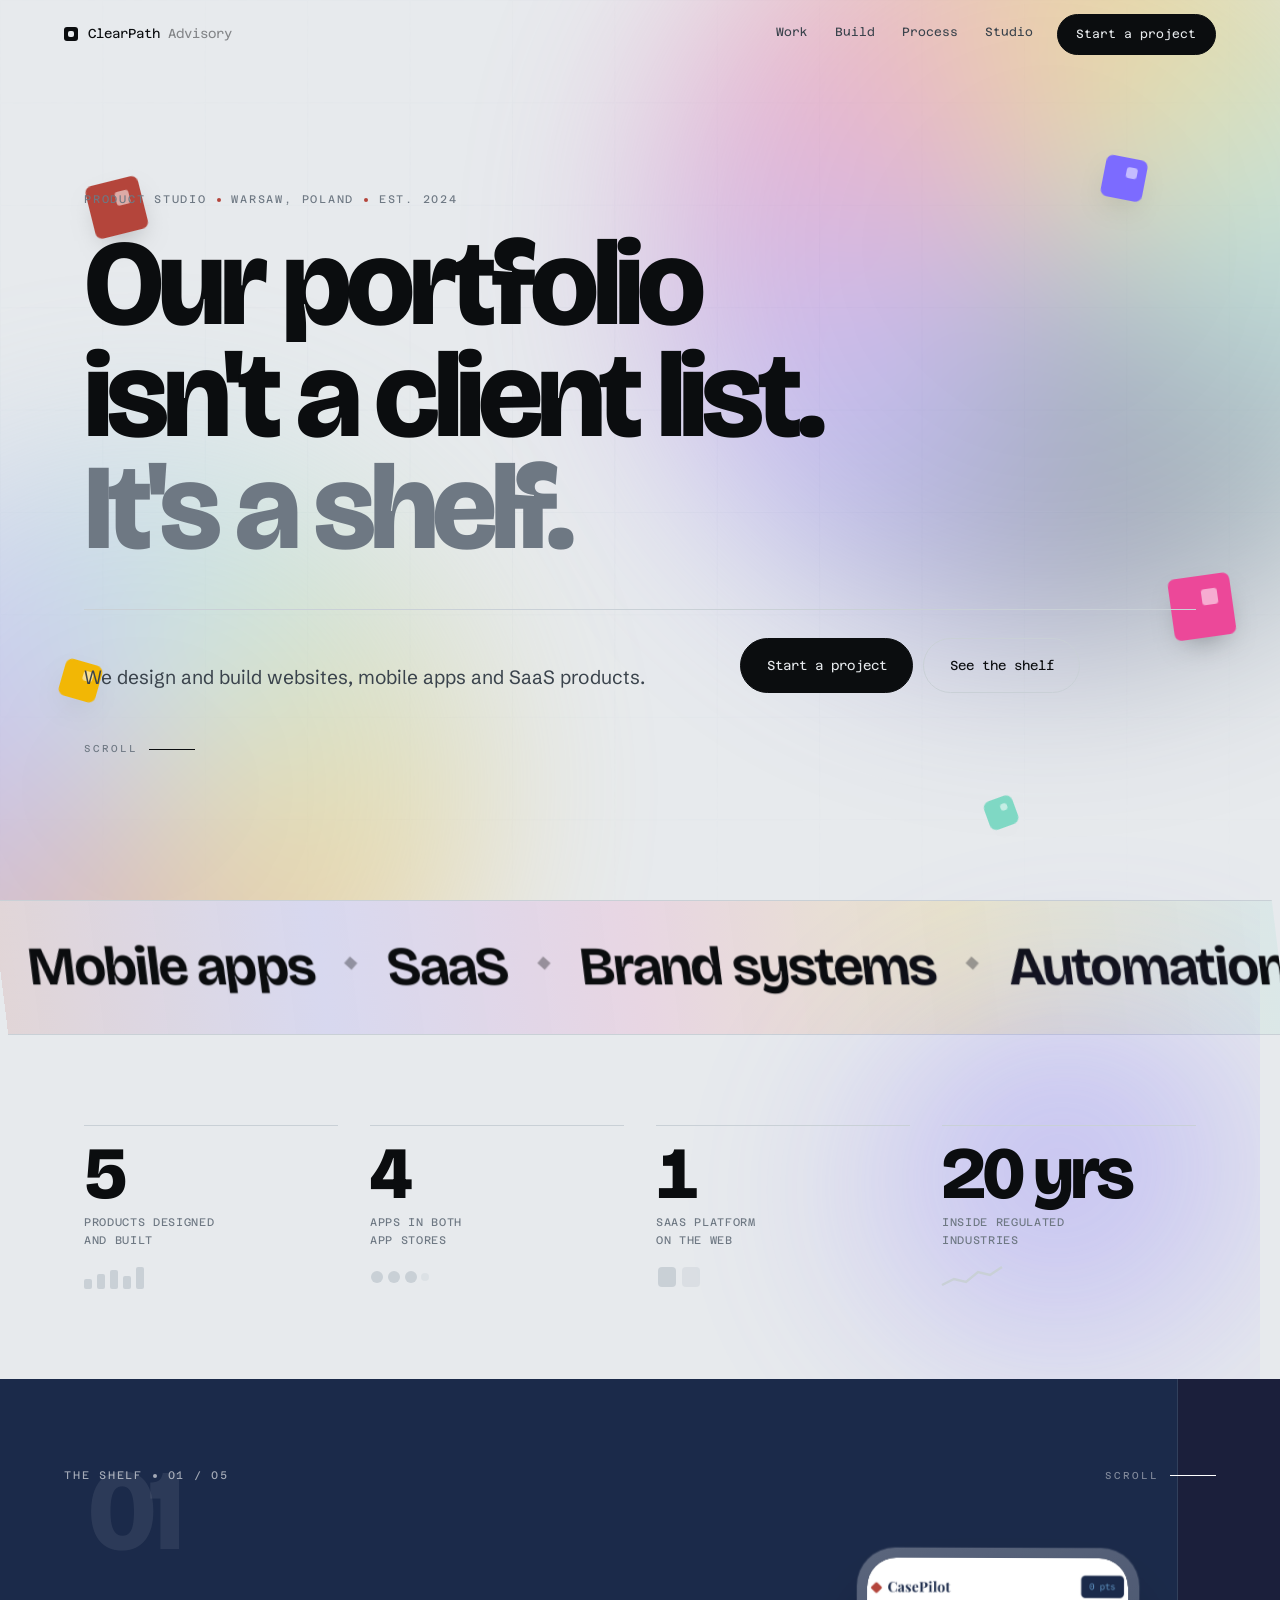
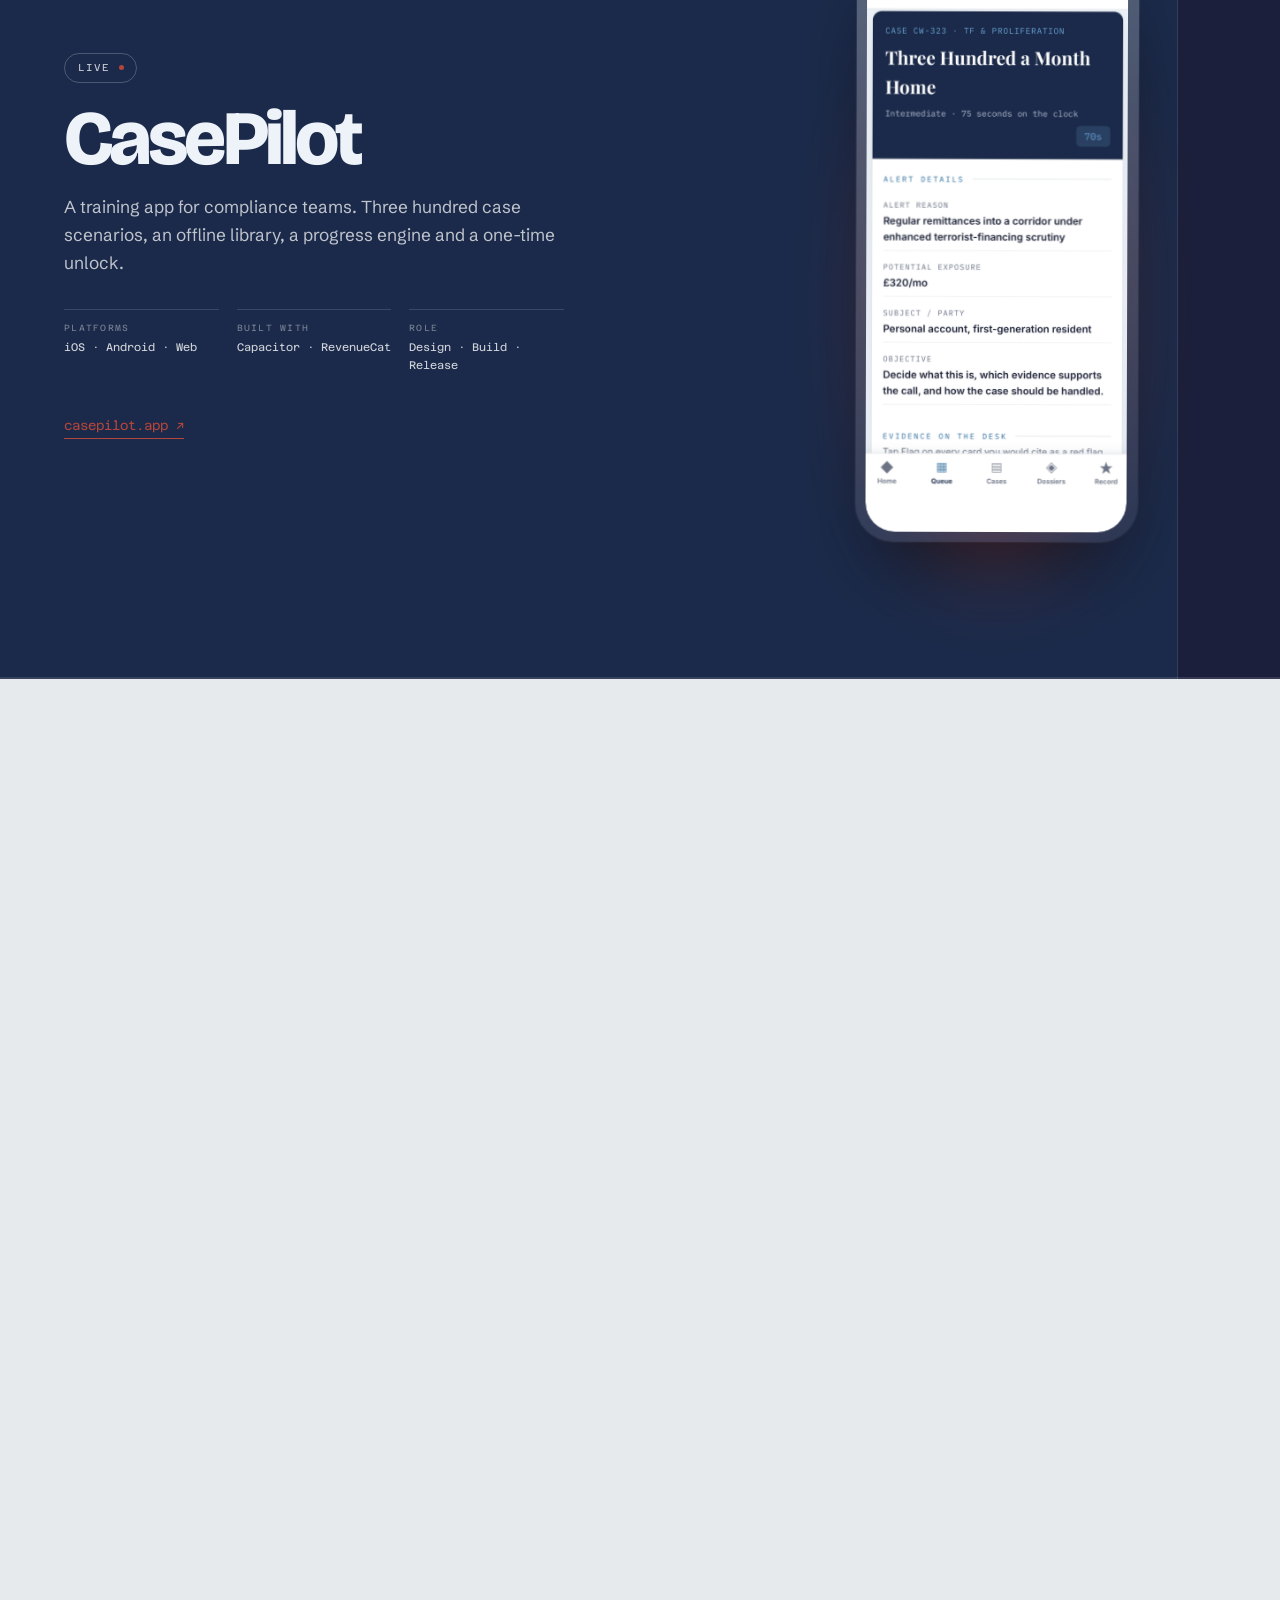
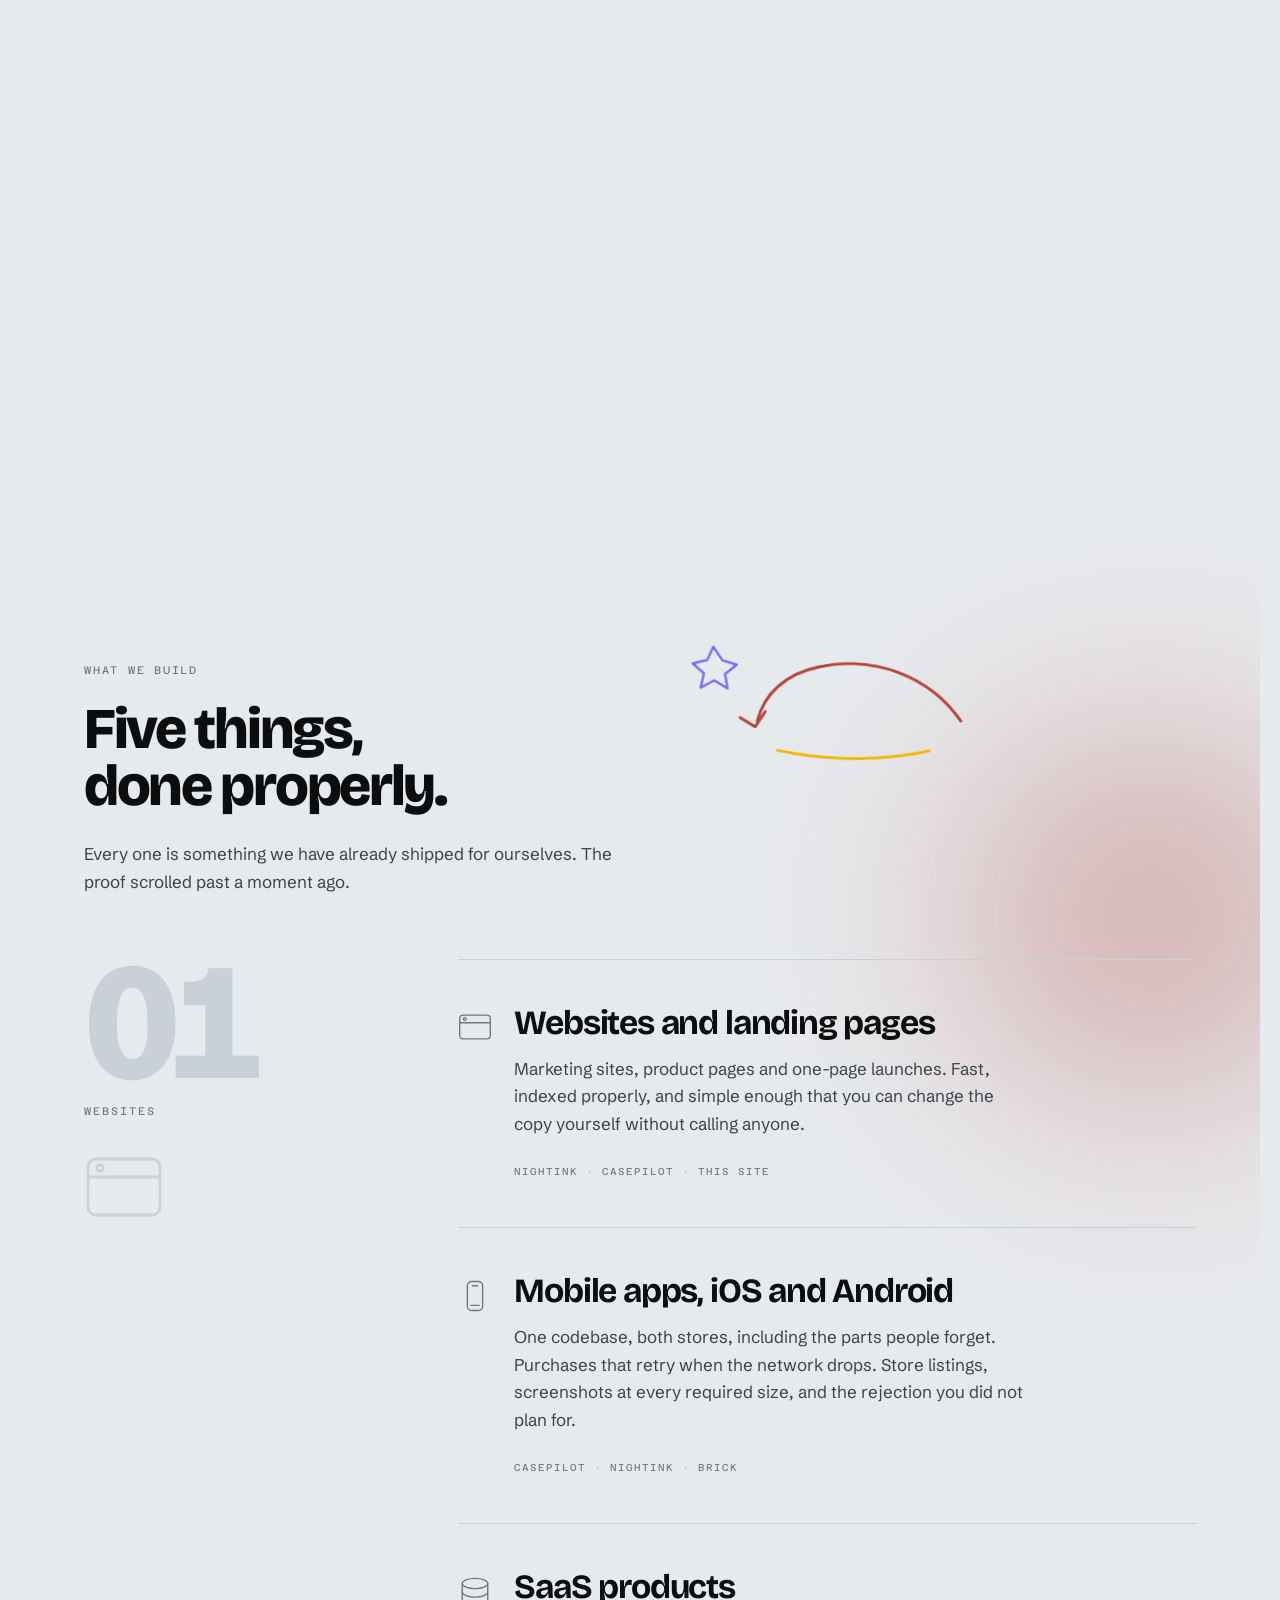
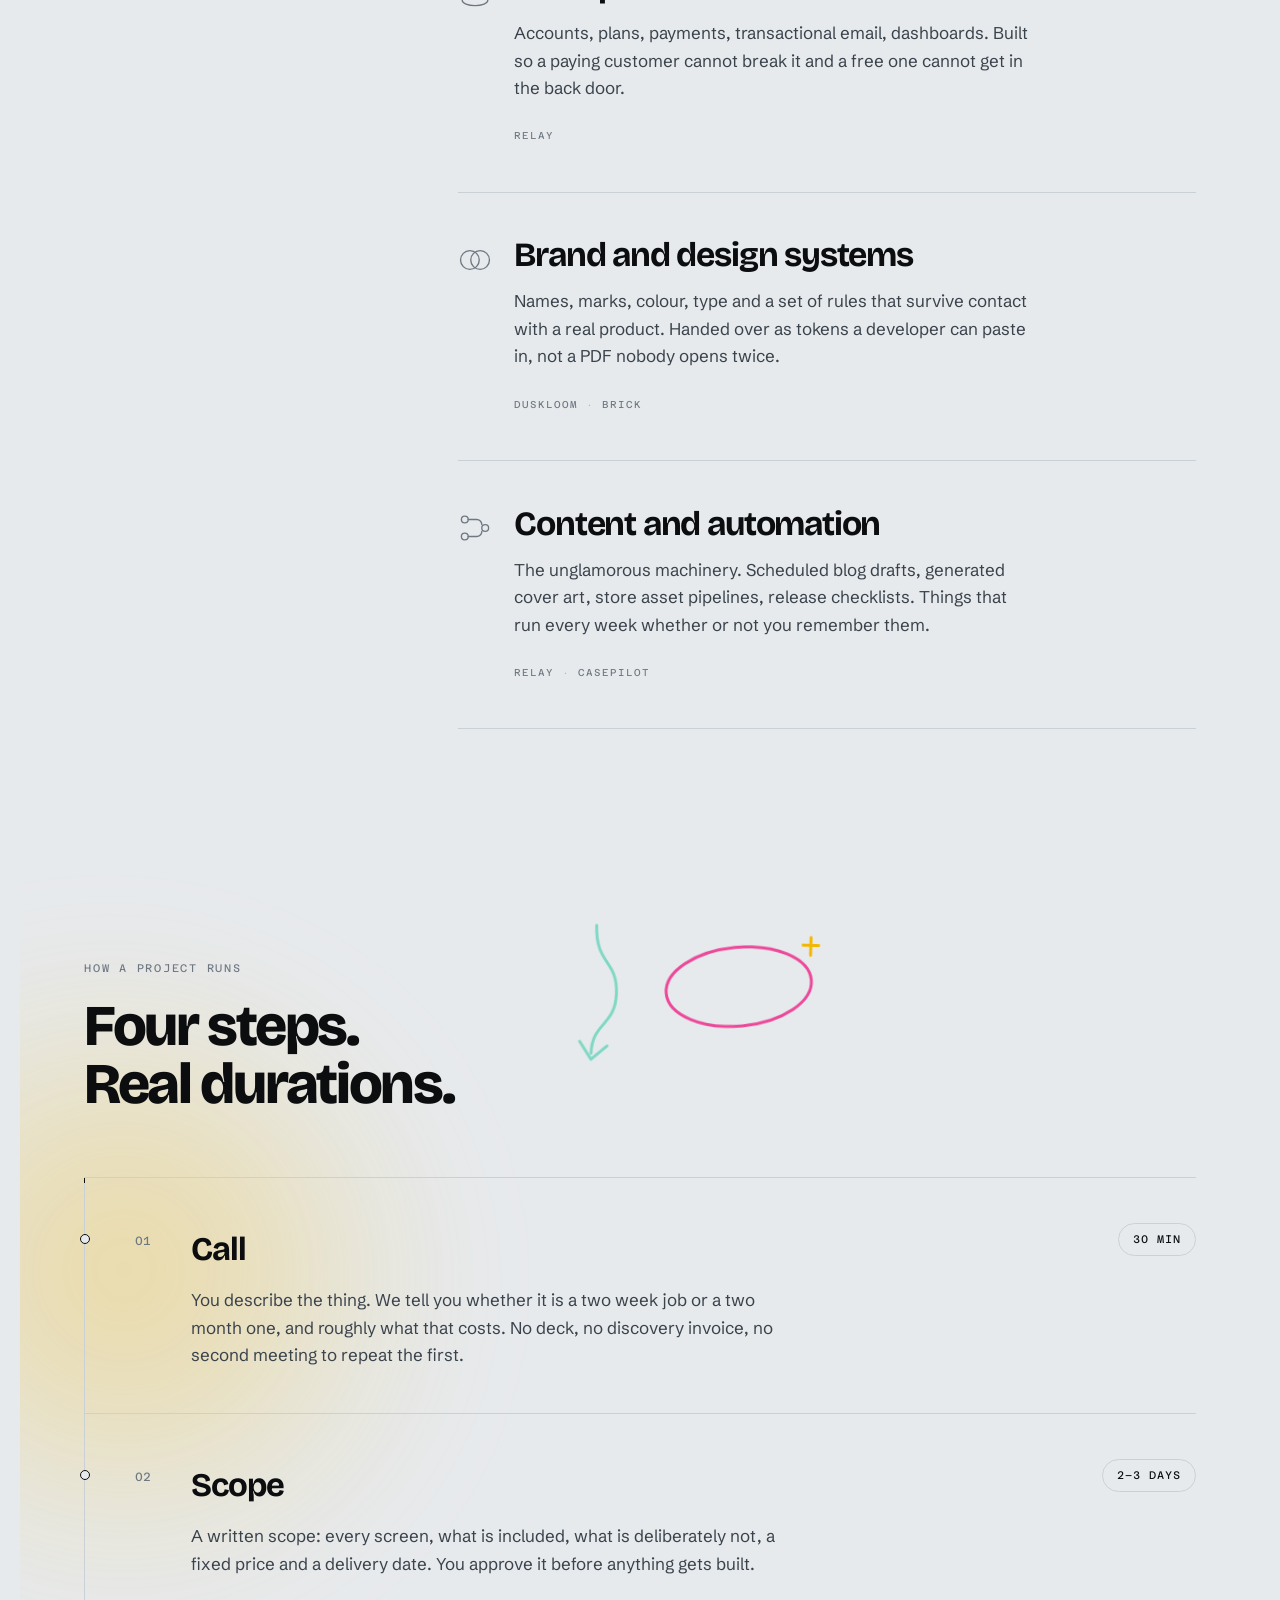
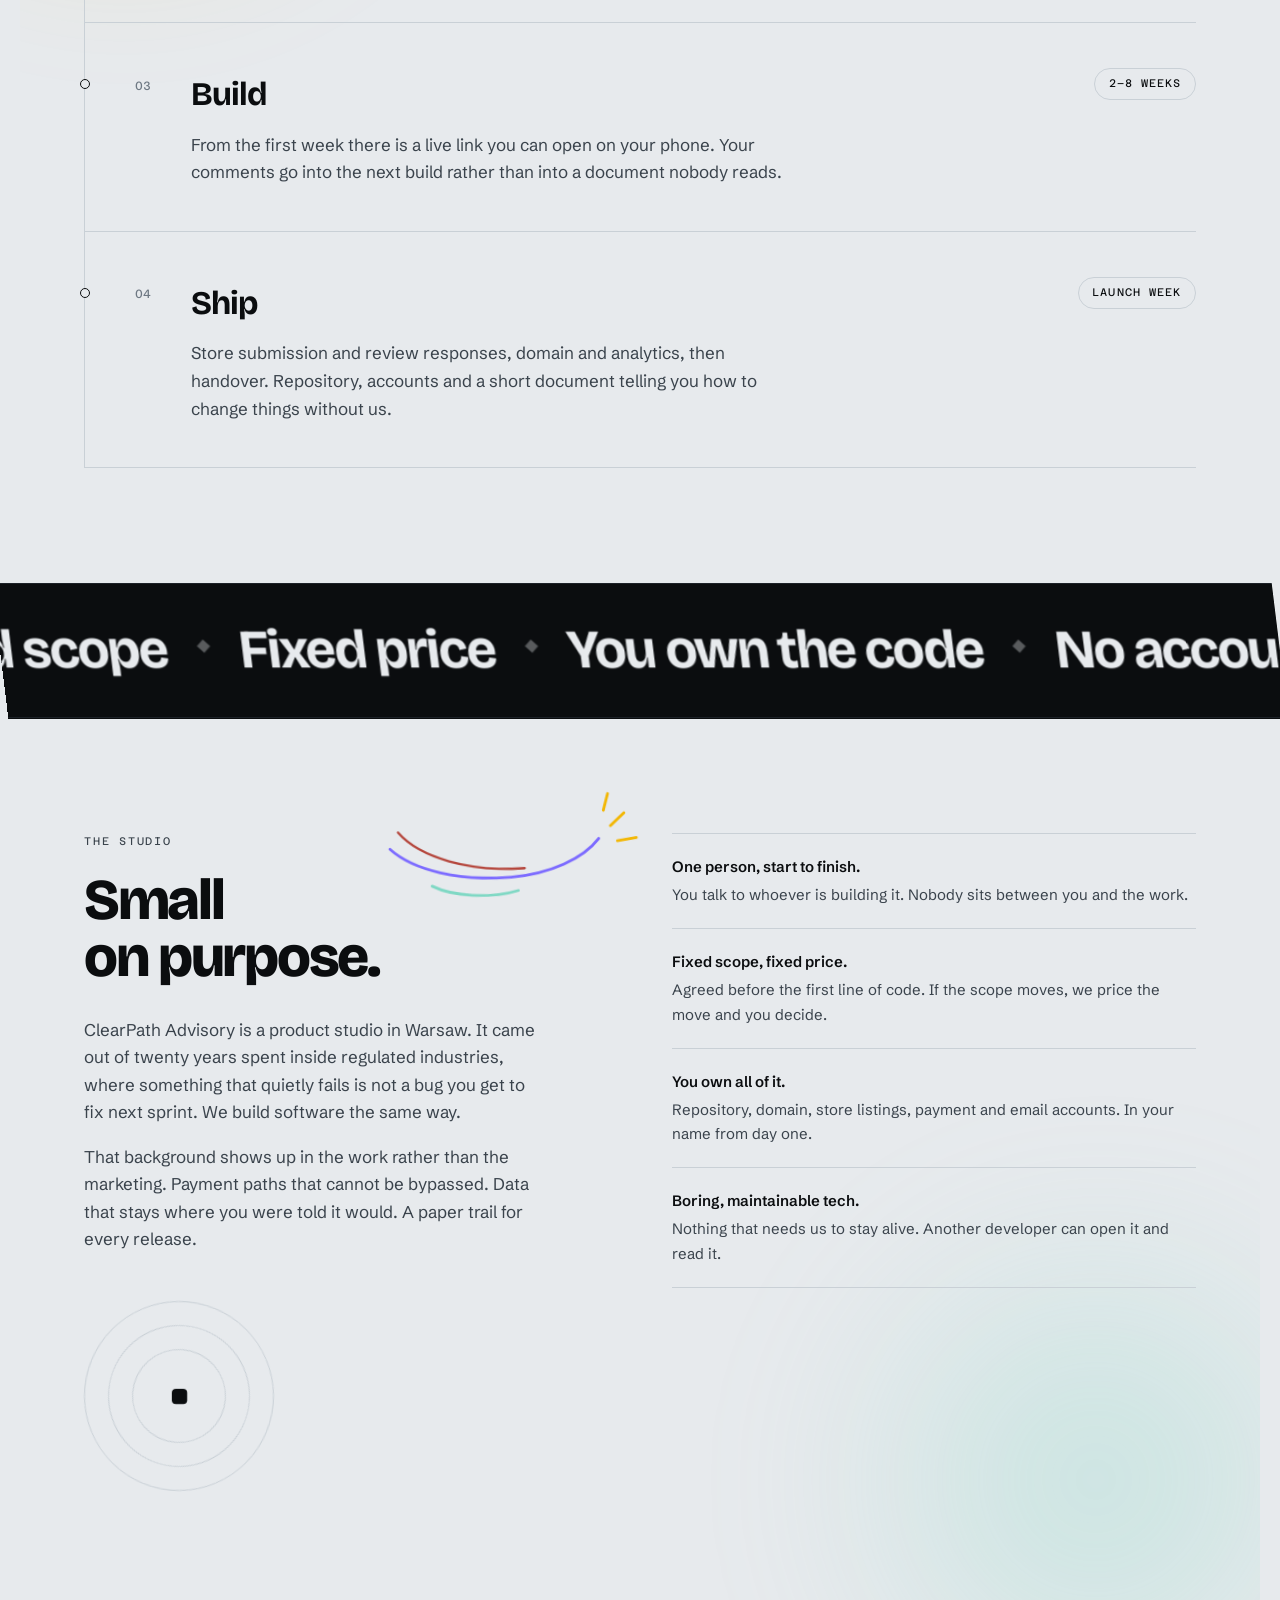
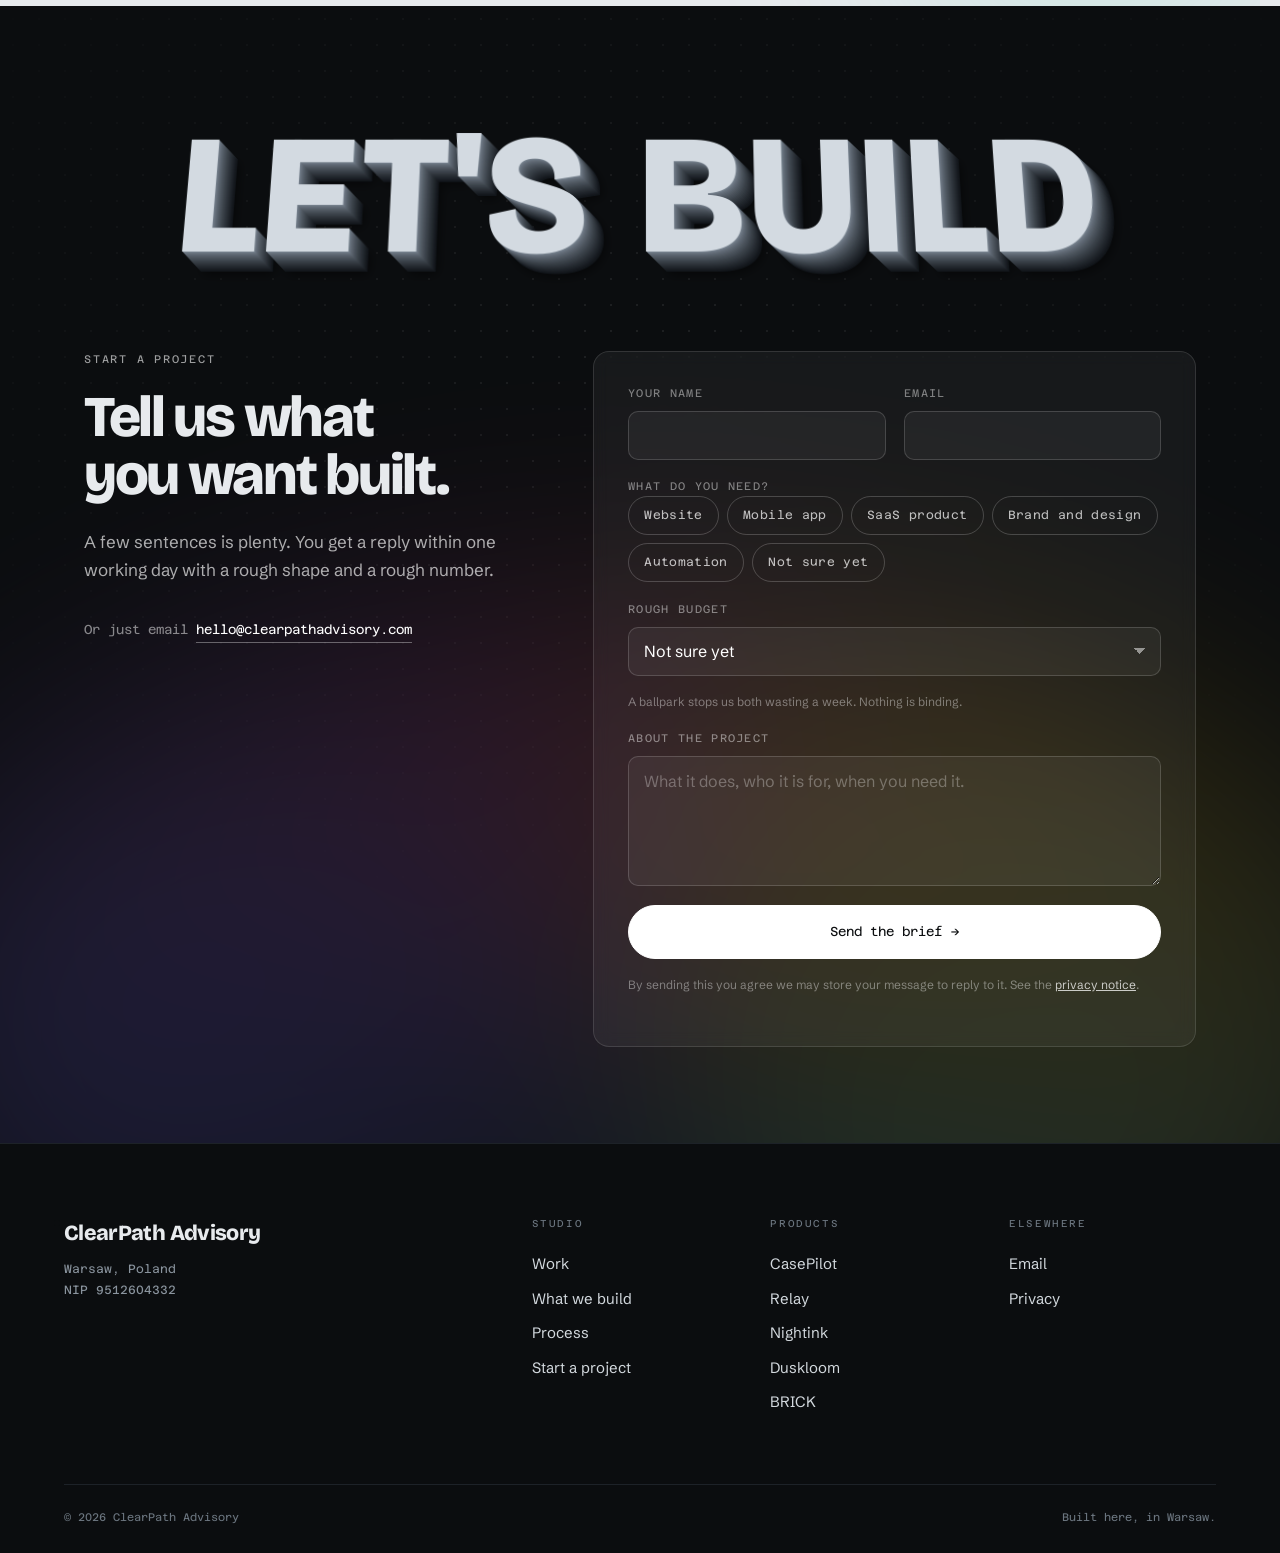
==== commit b25f8f65: "SEO" ====
--- a/index.html
+++ b/index.html
@@ -3,19 +3,39 @@
 <head>
 <meta charset="utf-8">
 <meta name="viewport" content="width=device-width, initial-scale=1">
-<title>ClearPath Advisory — Product studio, Warsaw</title>
-<meta name="description" content="ClearPath Advisory is a product studio in Warsaw. We design and build websites, mobile apps and SaaS products, and we ship our own.">
-<link rel="canonical" href="https://clearpathadvisory.com/">
+<title>ClearPath Advisory — Product studio in Warsaw | Websites, apps and SaaS</title>
+<meta name="description" content="ClearPath Advisory is a product studio in Warsaw. We design and build websites, mobile apps and SaaS products, and we ship our own: CasePilot, Relay, Nightink, BRICK and Duskloom.">
+<meta name="robots" content="index, follow, max-image-preview:large">
+<meta name="author" content="ClearPath Advisory">
 <meta name="theme-color" content="#0B0D0F">
 
+<!-- ─────────────────────────────────────────────────────────────
+     DOMAIN: these five absolute URLs are the only ones on the page.
+     When the real domain is live, replace clearpath-site-ochre.vercel.app
+     here, in robots.txt, in sitemap.xml and in the JSON-LD below.
+     ───────────────────────────────────────────────────────────── -->
+<link rel="canonical" href="https://clearpath-site-ochre.vercel.app/">
+<meta property="og:url" content="https://clearpath-site-ochre.vercel.app/">
+<meta property="og:image" content="https://clearpath-site-ochre.vercel.app/assets/og.png">
+
 <meta property="og:type" content="website">
-<meta property="og:title" content="ClearPath Advisory — Product studio, Warsaw">
-<meta property="og:description" content="Five products designed, built and shipped. Four of them live. The same hands build yours.">
-<meta property="og:url" content="https://clearpathadvisory.com/">
-<meta property="og:image" content="https://clearpathadvisory.com/assets/og.png">
+<meta property="og:site_name" content="ClearPath Advisory">
+<meta property="og:locale" content="en_GB">
+<meta property="og:title" content="ClearPath Advisory — Product studio in Warsaw">
+<meta property="og:description" content="We design and build websites, mobile apps and SaaS products. Five of our own are live. The same hands build yours.">
+<meta property="og:image:width" content="1200">
+<meta property="og:image:height" content="630">
+<meta property="og:image:alt" content="ClearPath Advisory. Our portfolio isn't a client list. It's a shelf.">
+
 <meta name="twitter:card" content="summary_large_image">
+<meta name="twitter:title" content="ClearPath Advisory — Product studio in Warsaw">
+<meta name="twitter:description" content="We design and build websites, mobile apps and SaaS products. Five of our own are live.">
+<meta name="twitter:image" content="https://clearpath-site-ochre.vercel.app/assets/og.png">
+<meta name="twitter:image:alt" content="ClearPath Advisory. Our portfolio isn't a client list. It's a shelf.">
 
 <link rel="icon" href="assets/favicon.svg" type="image/svg+xml">
+<link rel="apple-touch-icon" href="assets/apple-touch-icon.png">
+<link rel="manifest" href="assets/site.webmanifest">
 <link rel="preconnect" href="https://fonts.googleapis.com">
 <link rel="preconnect" href="https://fonts.gstatic.com" crossorigin>
 <link href="https://fonts.googleapis.com/css2?family=Azeret+Mono:wght@400;500&family=Bricolage+Grotesque:opsz,wght@12..96,500;12..96,700;12..96,800&family=Schibsted+Grotesk:wght@400;500;600&display=swap" rel="stylesheet">
@@ -23,7 +43,55 @@
 <noscript><style>body.is-loading{overflow:auto}.pre{display:none}.i{transform:none}[data-fade]{opacity:1;transform:none}.horiz__track{flex-direction:column;width:100%}.pan{width:100%;height:auto;border-right:0}</style></noscript>
 
 <script type="application/ld+json">
-{"@context":"https://schema.org","@type":"ProfessionalService","name":"ClearPath Advisory","description":"Product studio designing and building websites, mobile apps and SaaS products.","url":"https://clearpathadvisory.com/","email":"hello@clearpathadvisory.com","address":{"@type":"PostalAddress","addressLocality":"Warsaw","addressCountry":"PL"},"areaServed":"Worldwide","vatID":"PL9512604332"}
+{
+  "@context": "https://schema.org",
+  "@graph": [
+    {
+      "@type": "ProfessionalService",
+      "@id": "https://clearpath-site-ochre.vercel.app/#studio",
+      "name": "ClearPath Advisory",
+      "description": "Product studio in Warsaw designing and building websites, mobile apps and SaaS products.",
+      "url": "https://clearpath-site-ochre.vercel.app/",
+      "image": "https://clearpath-site-ochre.vercel.app/assets/og.png",
+      "logo": "https://clearpath-site-ochre.vercel.app/assets/icon-512.png",
+      "email": "hello@clearpathadvisory.com",
+      "address": { "@type": "PostalAddress", "addressLocality": "Warsaw", "addressCountry": "PL" },
+      "areaServed": "Worldwide",
+      "vatID": "PL9512604332",
+      "knowsAbout": ["Web design","Web development","iOS app development","Android app development","SaaS","Brand identity"],
+      "hasOfferCatalog": {
+        "@type": "OfferCatalog",
+        "name": "Services",
+        "itemListElement": [
+          { "@type": "Offer", "itemOffered": { "@type": "Service", "name": "Websites and landing pages" } },
+          { "@type": "Offer", "itemOffered": { "@type": "Service", "name": "Mobile apps for iOS and Android" } },
+          { "@type": "Offer", "itemOffered": { "@type": "Service", "name": "SaaS products" } },
+          { "@type": "Offer", "itemOffered": { "@type": "Service", "name": "Brand and design systems" } },
+          { "@type": "Offer", "itemOffered": { "@type": "Service", "name": "Content and automation pipelines" } }
+        ]
+      }
+    },
+    {
+      "@type": "WebSite",
+      "@id": "https://clearpath-site-ochre.vercel.app/#website",
+      "url": "https://clearpath-site-ochre.vercel.app/",
+      "name": "ClearPath Advisory",
+      "publisher": { "@id": "https://clearpath-site-ochre.vercel.app/#studio" },
+      "inLanguage": "en-GB"
+    },
+    {
+      "@type": "ItemList",
+      "name": "Products built by ClearPath Advisory",
+      "itemListElement": [
+        { "@type": "ListItem", "position": 1, "item": { "@type": "SoftwareApplication", "name": "CasePilot", "applicationCategory": "EducationalApplication", "operatingSystem": "iOS, Android, Web", "url": "https://casepilot.app" } },
+        { "@type": "ListItem", "position": 2, "item": { "@type": "SoftwareApplication", "name": "Relay", "applicationCategory": "BusinessApplication", "operatingSystem": "Web", "url": "https://relayme.bio" } },
+        { "@type": "ListItem", "position": 3, "item": { "@type": "SoftwareApplication", "name": "Nightink", "applicationCategory": "LifestyleApplication", "operatingSystem": "iOS, Android", "url": "https://nightink.app" } },
+        { "@type": "ListItem", "position": 4, "item": { "@type": "SoftwareApplication", "name": "BRICK", "applicationCategory": "GameApplication", "operatingSystem": "iOS, Android", "url": "https://apps.apple.com/app/id6794833513" } },
+        { "@type": "ListItem", "position": 5, "item": { "@type": "SoftwareApplication", "name": "Duskloom", "applicationCategory": "HealthApplication", "operatingSystem": "iOS, Android", "url": "https://duskloom.app" } }
+      ]
+    }
+  ]
+}
 </script>
 </head>
 <body class="is-loading">
@@ -149,7 +217,7 @@
         <div class="dev">
           <div class="dev__screen">
             <!-- Drop assets/shots/casepilot.png in and it replaces the mockup below. -->
-            <img class="dev__shot" src="assets/shots/casepilot.png" alt="" onload="this.classList.add('is-on')" onerror="this.remove()">
+            <img class="dev__shot" src="assets/shots/casepilot.png" alt="A CasePilot investigation screen showing a terrorist-financing case with alert details and evidence" width="620" height="1300" onload="this.classList.add('is-on')" onerror="this.remove()">
             <div class="ui-bar"><span class="ui-back"></span><span class="ui-t"></span><span class="ui-dot"></span></div>
             <div class="ui-prog"><i></i></div>
             <div class="ui-case"><span class="ui-pill ui-pill--acc"></span><span class="ui-ln w90"></span><span class="ui-ln w60"></span></div>
@@ -181,7 +249,7 @@
         <div class="dev">
           <div class="dev__screen dev__screen--center">
             <!-- Drop assets/shots/relay.png in and it replaces the mockup below. -->
-            <img class="dev__shot" src="assets/shots/relay.png" alt="" onload="this.classList.add('is-on')" onerror="this.remove()">
+            <img class="dev__shot" src="assets/shots/relay.png" alt="A live Relay link-in-bio page listing five apps" width="620" height="1300" onload="this.classList.add('is-on')" onerror="this.remove()">
             <span class="ui-av"></span>
             <span class="ui-ln w50 ui-mid"></span>
             <span class="ui-ln w70 ui-mid ui-dim"></span>
@@ -216,7 +284,7 @@
         <div class="dev">
           <div class="dev__screen dev__screen--paper">
             <!-- Drop assets/shots/nightink.png in and it replaces the mockup below. -->
-            <img class="dev__shot" src="assets/shots/nightink.png" alt="" onload="this.classList.add('is-on')" onerror="this.remove()">
+            <img class="dev__shot" src="assets/shots/nightink.png" alt="The Nightink entries list showing three diary entries" width="620" height="1300" onload="this.classList.add('is-on')" onerror="this.remove()">
             <span class="ui-date"></span>
             <span class="ui-ln w85"></span><span class="ui-ln w95"></span><span class="ui-ln w70"></span>
             <span class="ui-ln w90"></span><span class="ui-ln w45"></span>
@@ -248,7 +316,7 @@
         <div class="dev">
           <div class="dev__screen">
             <!-- Drop assets/shots/brick.png in and it replaces the mockup below. -->
-            <img class="dev__shot" src="assets/shots/brick.png" alt="" onload="this.classList.add('is-on')" onerror="this.remove()">
+            <img class="dev__shot" src="assets/shots/brick.png" alt="A BRICK puzzle level in progress with coloured tiles" width="620" height="1300" onload="this.classList.add('is-on')" onerror="this.remove()">
             <div class="ui-score"><span class="ui-ln w30"></span><span class="ui-ln w20 ui-dim"></span></div>
             <div class="ui-grid">
               <i></i><i class="on"></i><i></i><i class="on2"></i>
@@ -283,7 +351,7 @@
         <div class="dev">
           <div class="dev__screen dev__screen--center">
             <!-- Drop assets/shots/duskloom.png in and it replaces the mockup below. -->
-            <img class="dev__shot" src="assets/shots/duskloom.png" alt="" onload="this.classList.add('is-on')" onerror="this.remove()">
+            <img class="dev__shot" src="assets/shots/duskloom.png" alt="The Duskloom sound picker with seven noise orbs" width="620" height="1300" onload="this.classList.add('is-on')" onerror="this.remove()">
             <span class="ui-arc"></span>
             <span class="ui-ln w40 ui-mid"></span>
             <span class="ui-ln w65 ui-mid ui-dim"></span>
--- a/assets/styles.css
+++ b/assets/styles.css
@@ -531,7 +531,11 @@
 .form .btn::after{border-color:#fff}
 .hint{font-size:.75rem;color:rgba(255,255,255,.4);margin:.6rem 0 0;line-height:1.55}
 .hint a{color:rgba(255,255,255,.75)}
-.hp{position:absolute;left:-9999px;opacity:0;height:0;width:0}
+/* Honeypot. display:none is deliberate: an off-screen but still
+   rendered input can be autofilled by Chrome or a password manager,
+   and any value in _gotcha makes Formspree file the submission as
+   spam. display:none is not autofilled. */
+.hp{display:none !important}
 .form__msg{grid-column:1 / -1;margin:0;font-family:var(--mono);font-size:.8125rem}
 .form__msg.is-ok{color:#7FD8C4}
 .form__msg.is-bad{color:#FF8A73}
@@ -639,3 +643,42 @@
   border-radius:inherit;
 }
 .dev__shot.is-on{opacity:1}
+
+/* ══════════ MOBILE CORRECTIONS ══════════ */
+
+/* The washes and hero chips are positioned past the right edge by design.
+   body{overflow-x:hidden} stops the sideways scroll but the document is
+   still wider than the screen, so a phone zooms the whole page out to fit
+   and everything lands off-position. overflow-x:clip contains them without
+   creating a scroll container, which would break the sticky services index. */
+html{overflow-x:clip}
+.section,.stats{overflow-x:clip}
+
+@media (max-width:900px){
+  /* touch targets: 44px minimum */
+  .burger{width:44px;height:44px}
+  .burger span{left:12px}
+  .burger span:nth-child(1){top:19px}
+  .burger span:nth-child(2){top:25px}
+
+  .nav__mark{min-height:44px;align-items:center}
+
+  .pan__link{min-height:44px;align-items:center;padding-bottom:0}
+  .start__alt a{display:inline-flex;align-items:center;min-height:44px}
+  .foot__nav a{padding:.7rem 0}
+  .picks label{min-height:44px}
+  .form input,.form select,.form textarea{min-height:48px}
+
+  /* stats: auto-fit needs 372px for two columns and only has ~351,
+     so it collapsed to a single tall column. Force 2 x 2. */
+  .stats ul{grid-template-columns:repeat(2,minmax(0,1fr));gap:1.75rem 1rem}
+  .stats b{font-size:clamp(2rem,10vw,2.8rem);letter-spacing:-.05em}
+  .stats span{font-size:.625rem;line-height:1.55}
+  .stats__g{width:46px;height:18px;margin-top:.2rem}
+
+  /* nothing below 11px on a phone */
+  .pan__meta b{font-size:.6875rem}
+  .pan__tag,.svc__proof,.horiz__hint,.chips li,.foot__nav h4,
+  .hero__scroll,.foot__legal{font-size:.6875rem}
+  .cur,.cur-dot{display:none}
+}
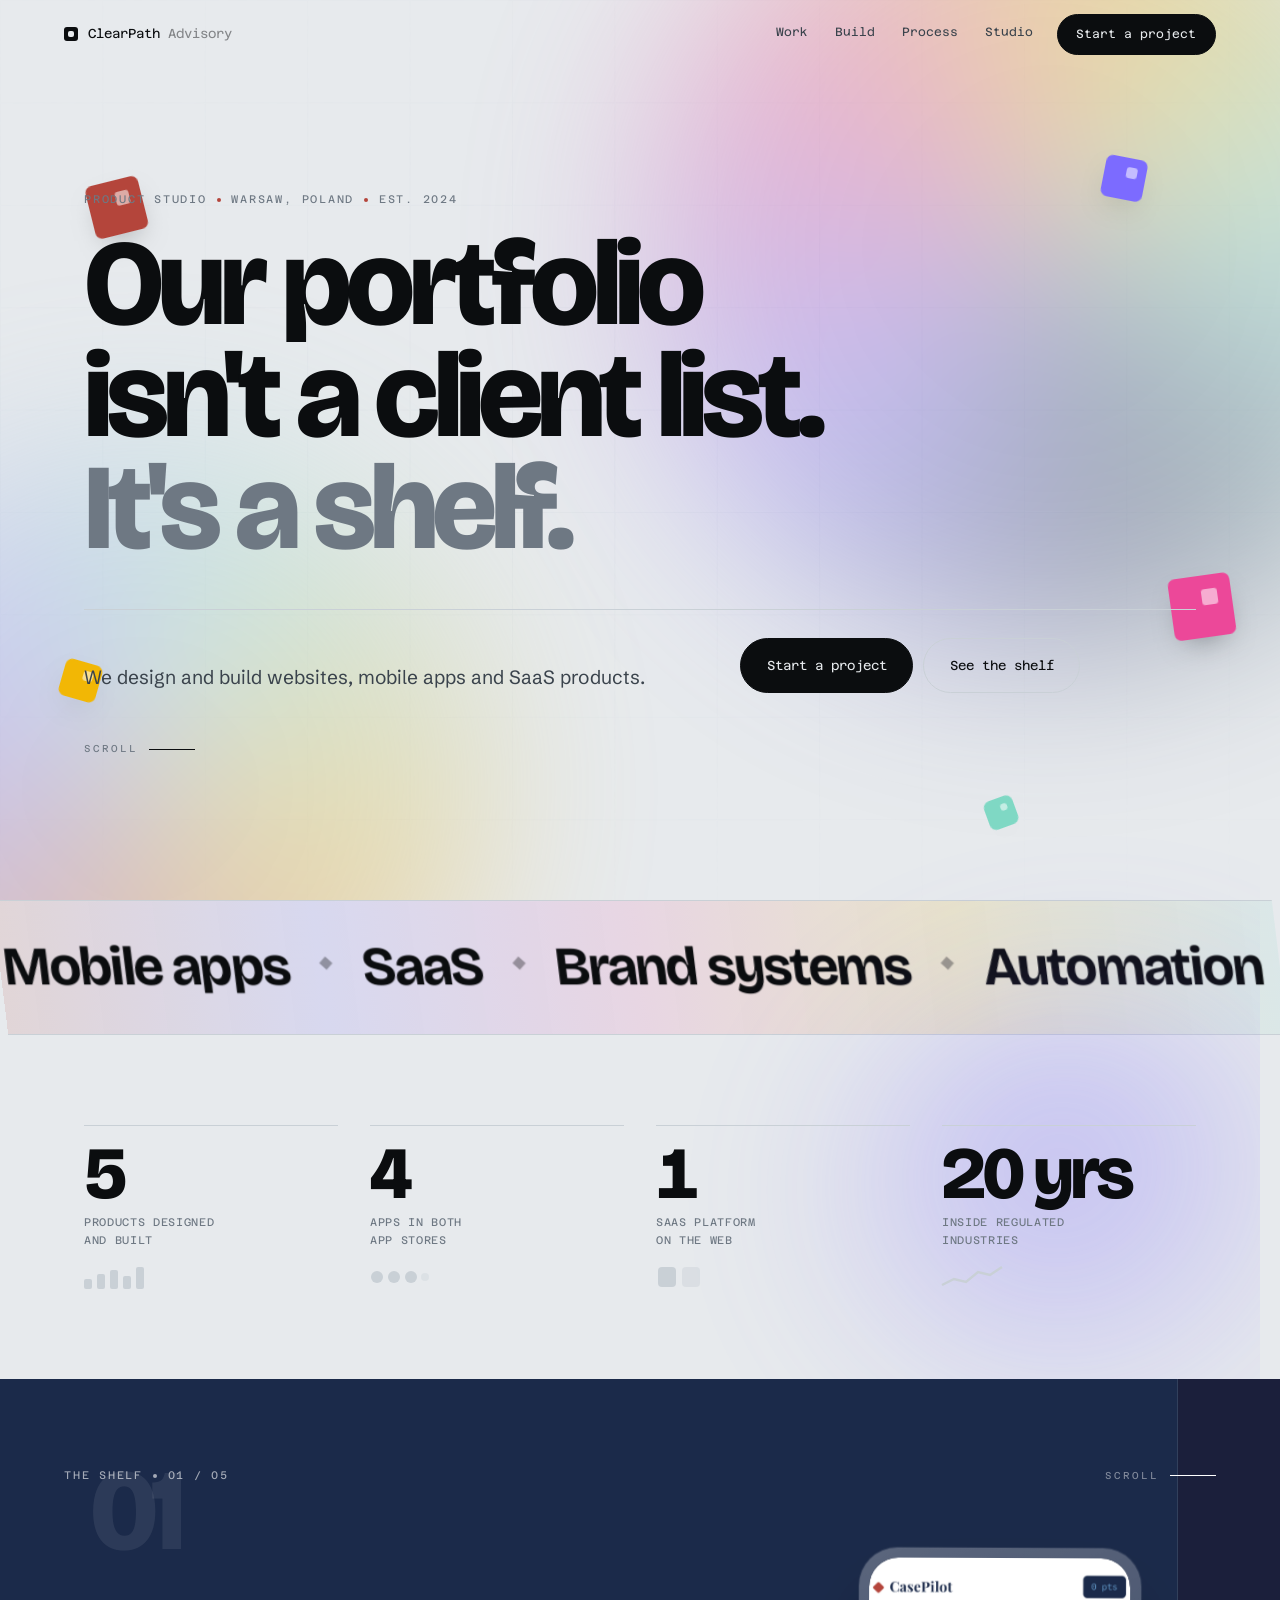
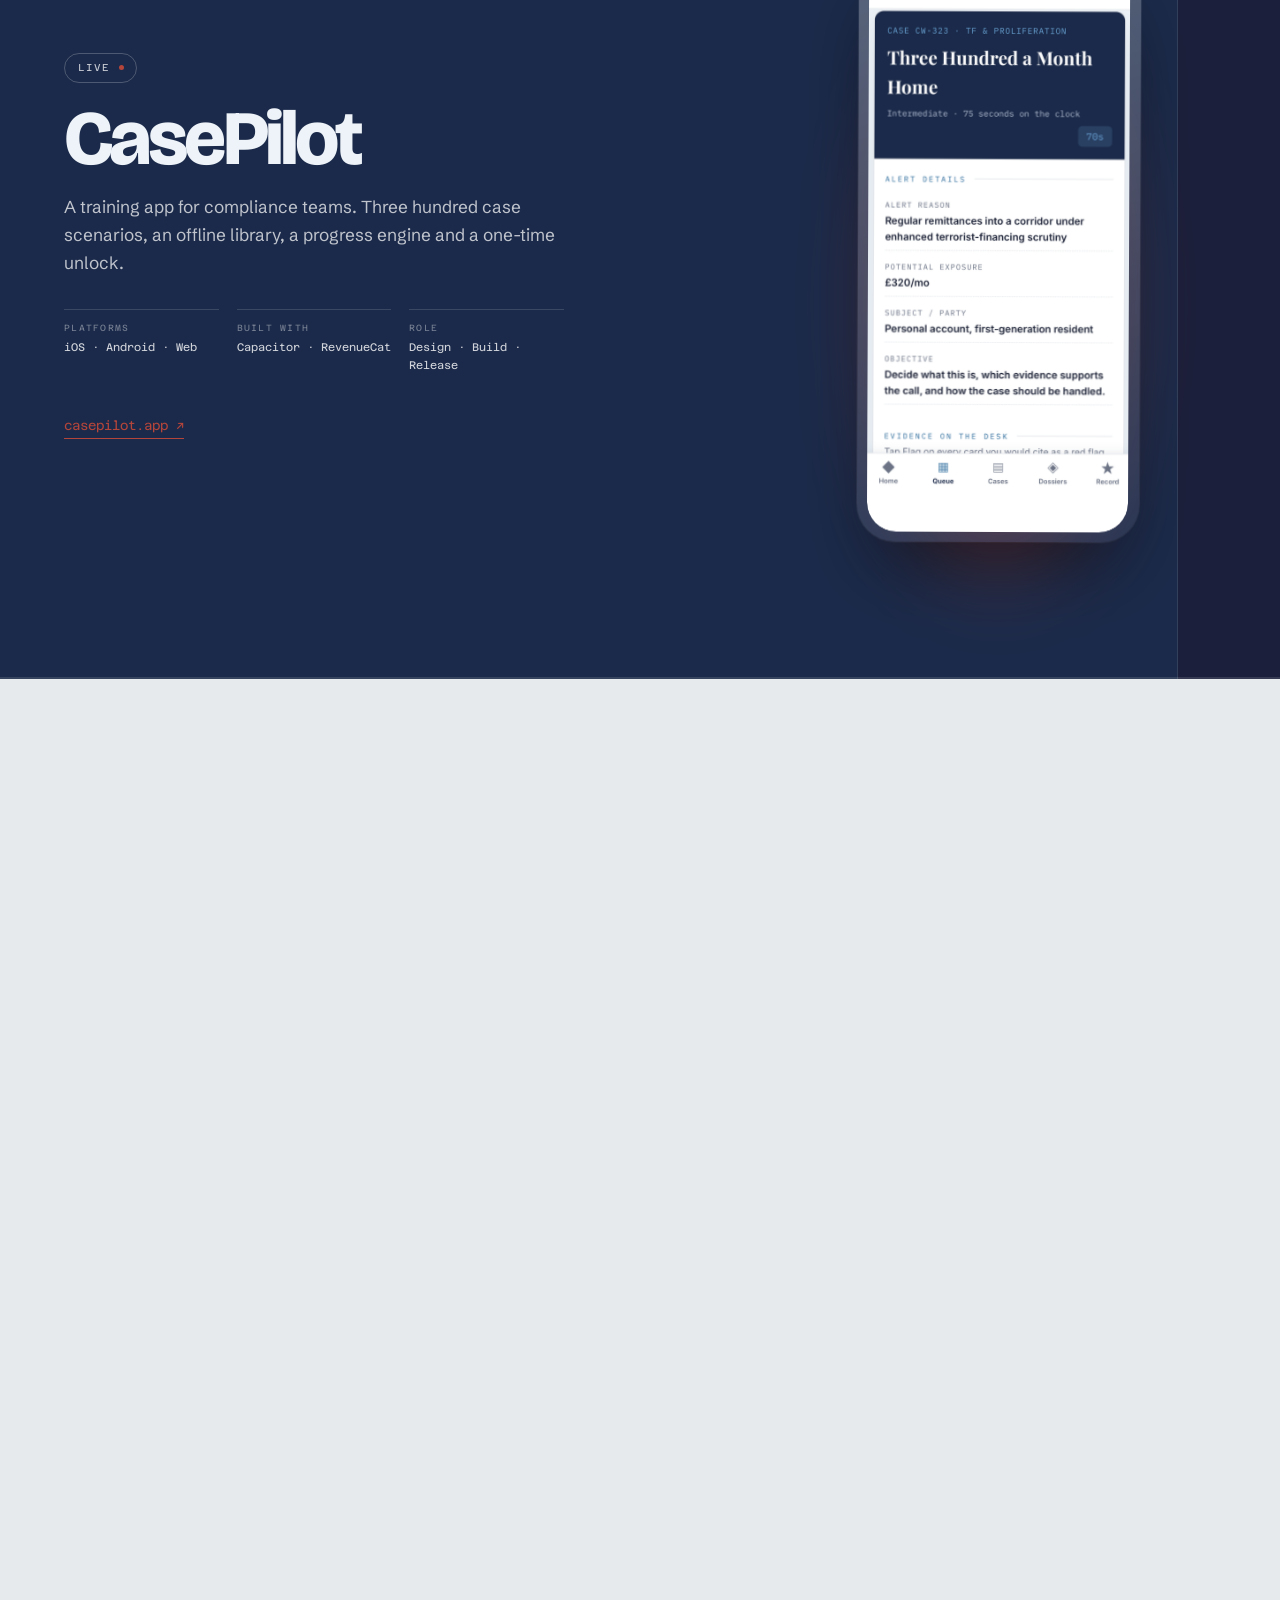
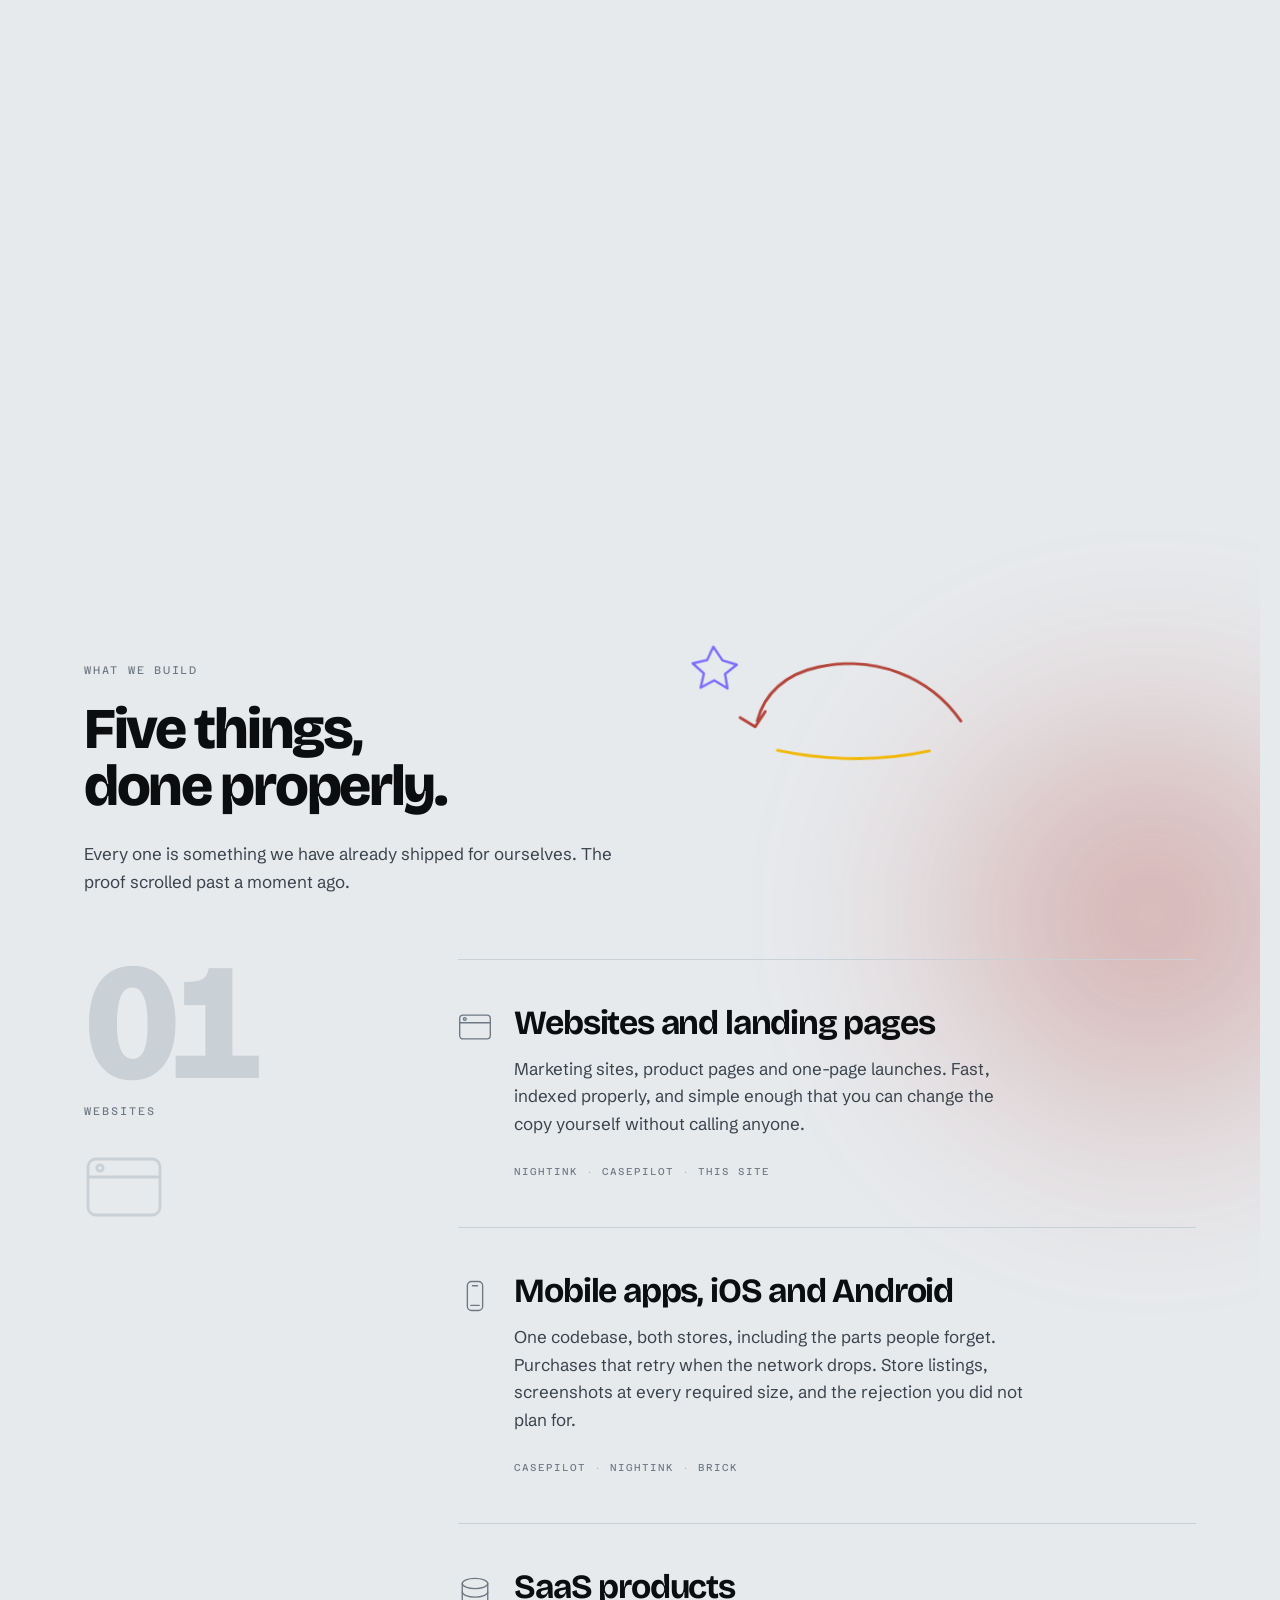
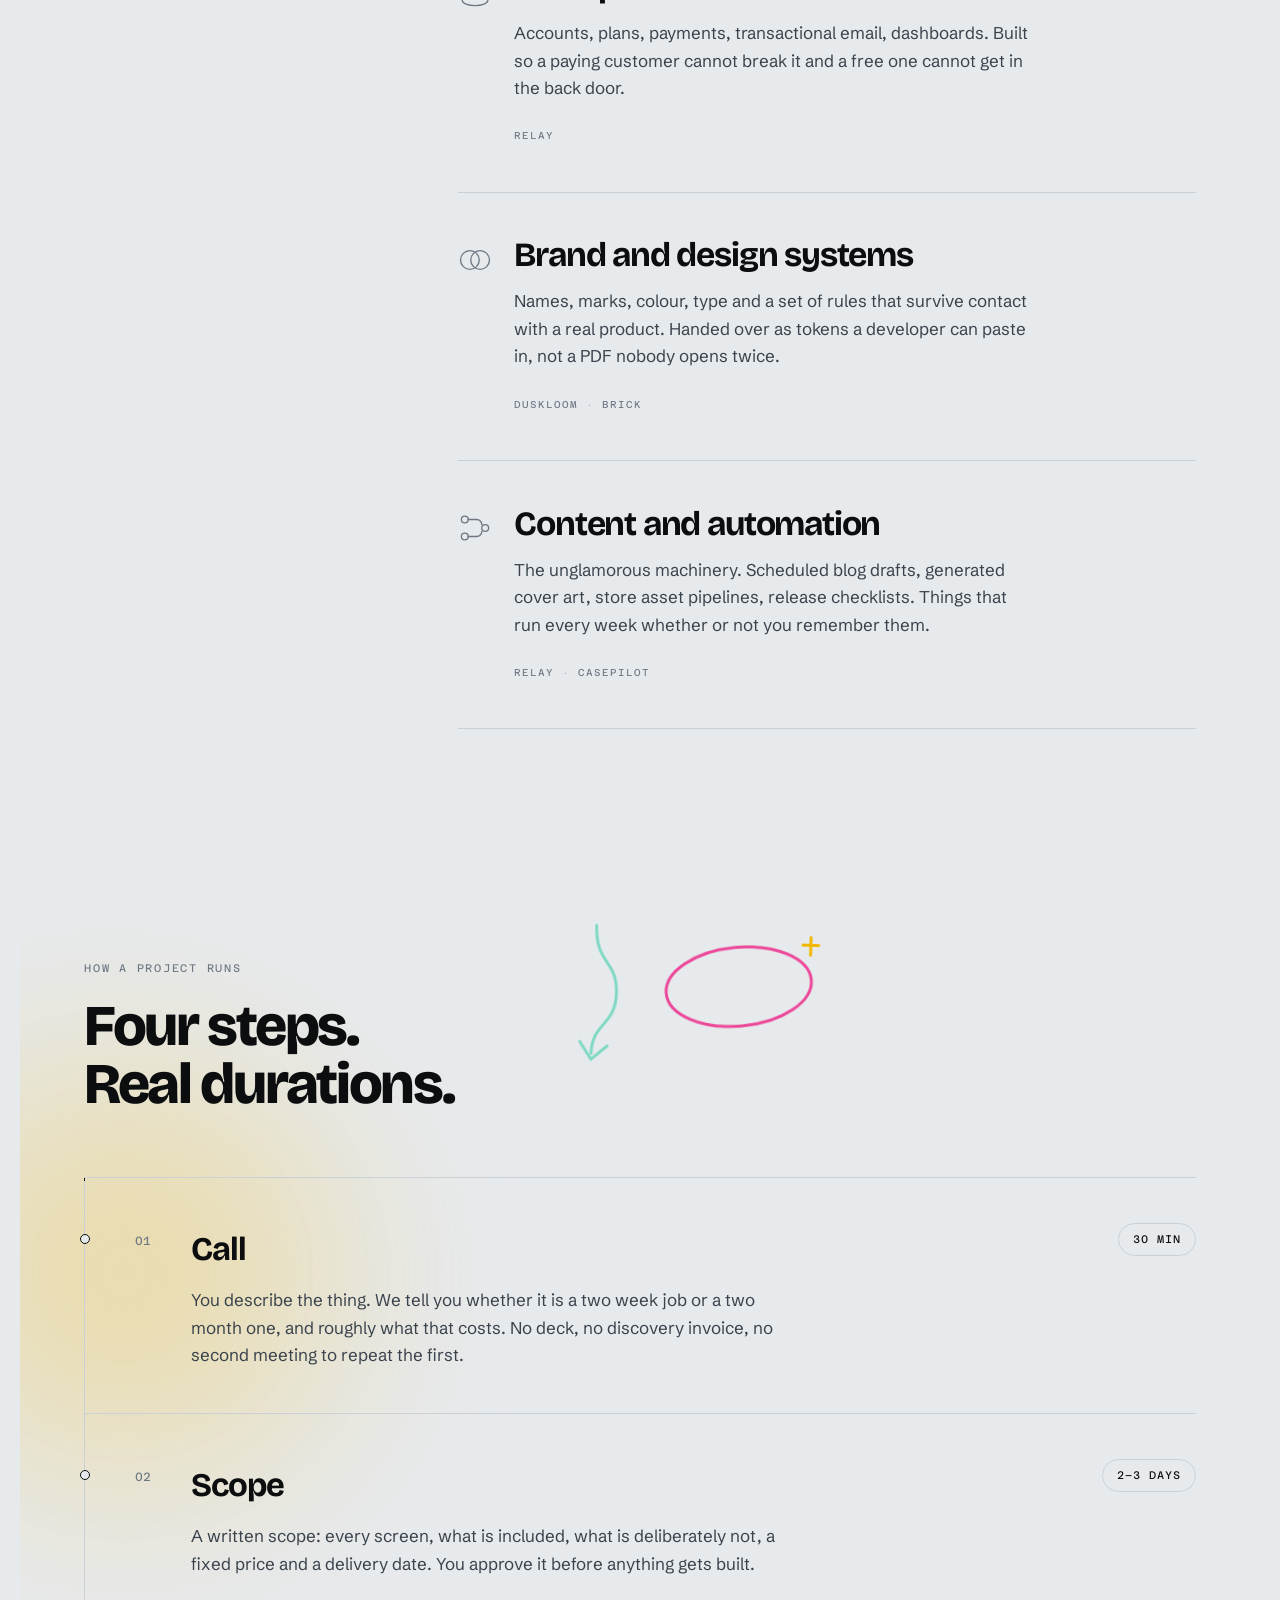
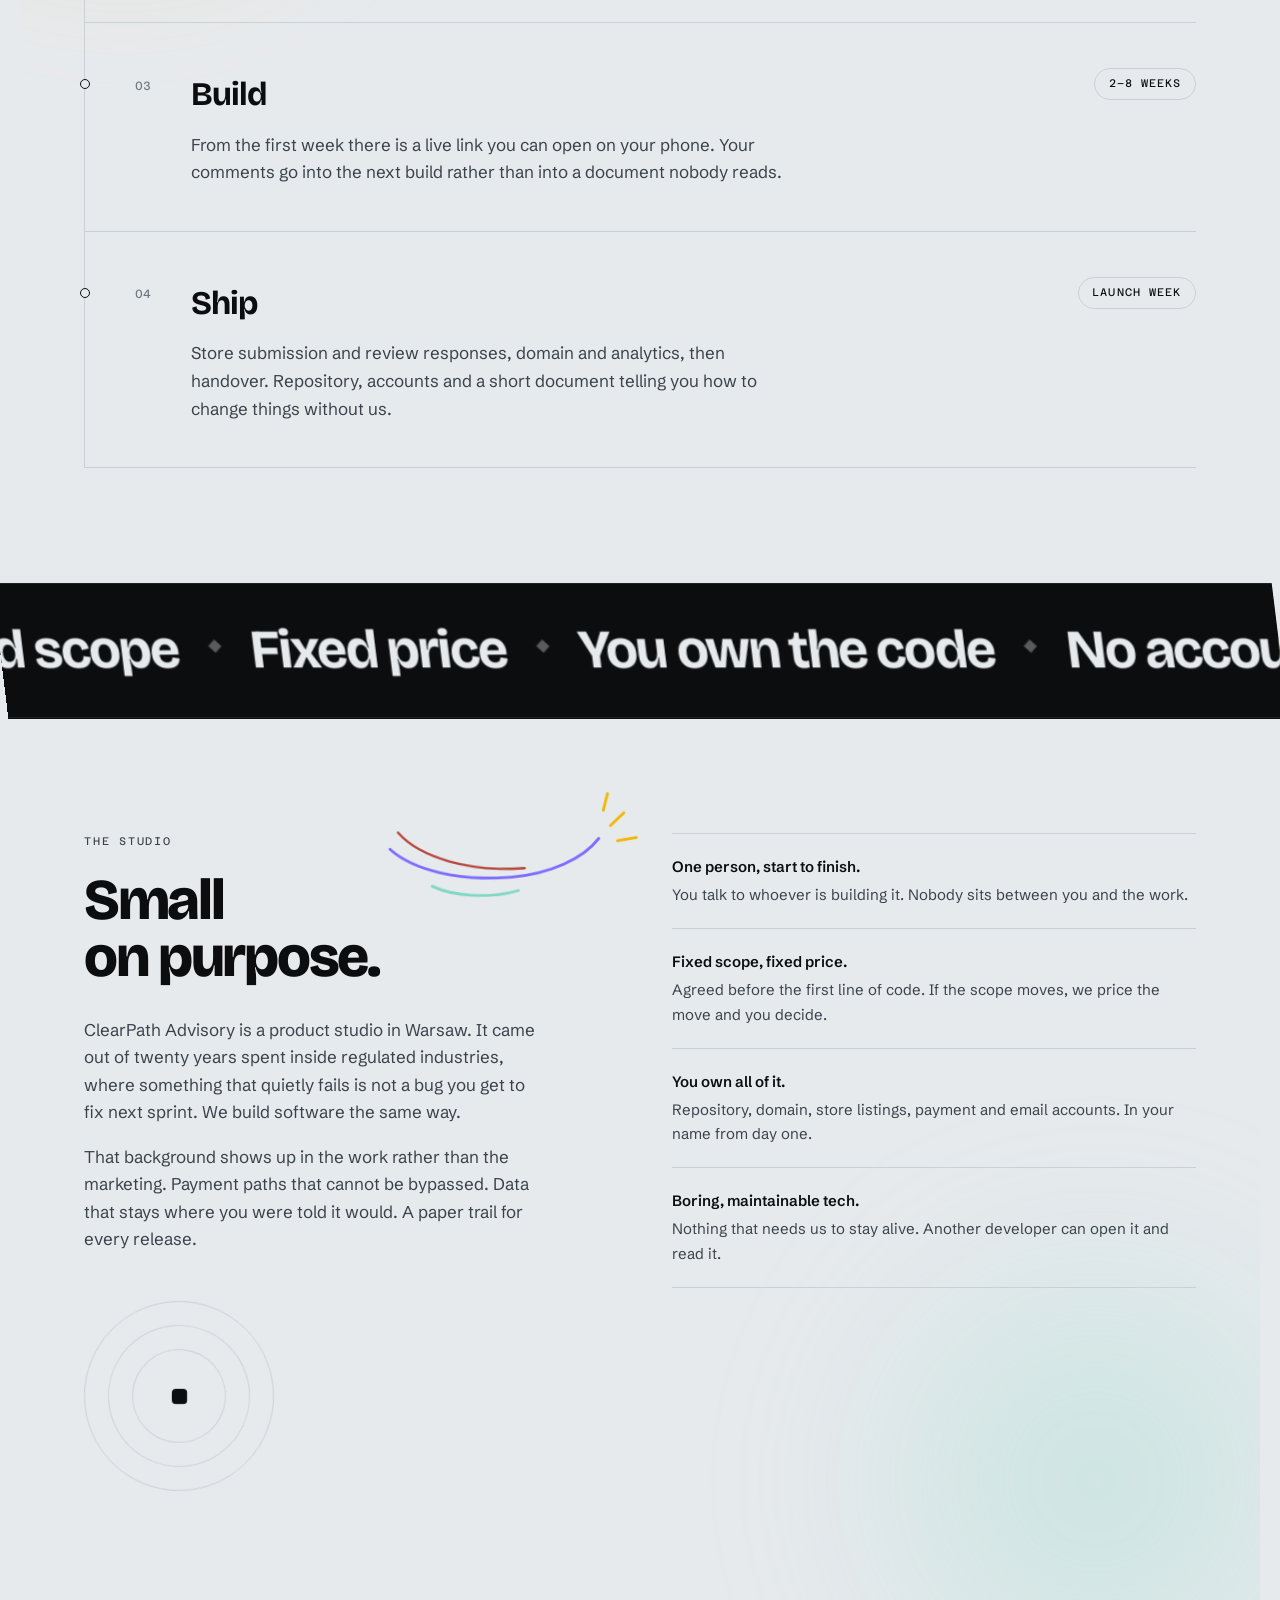
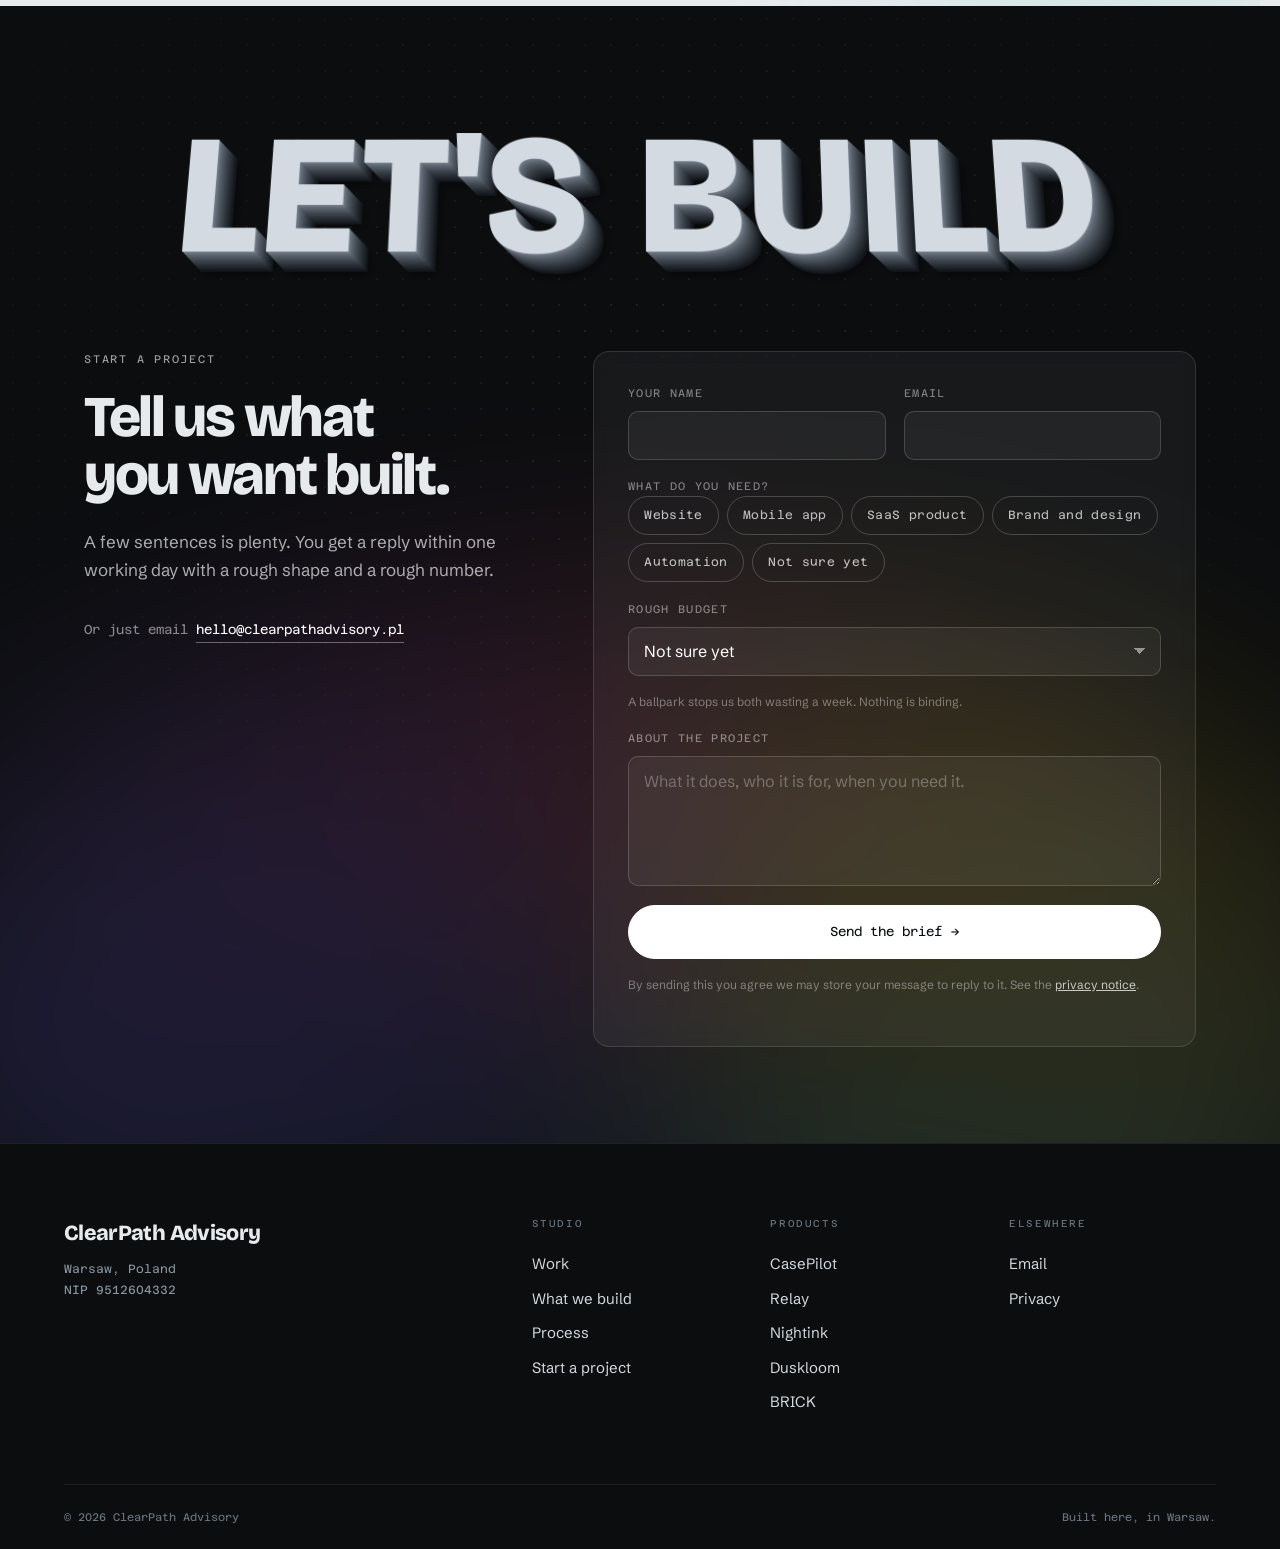
==== commit 5b5c6852: "domain upload" ====
--- a/index.html
+++ b/index.html
@@ -11,12 +11,12 @@
 
 <!-- ─────────────────────────────────────────────────────────────
      DOMAIN: these five absolute URLs are the only ones on the page.
-     When the real domain is live, replace clearpath-site-ochre.vercel.app
+     When the real domain is live, replace www.clearpathadvisory.pl
      here, in robots.txt, in sitemap.xml and in the JSON-LD below.
      ───────────────────────────────────────────────────────────── -->
-<link rel="canonical" href="https://clearpath-site-ochre.vercel.app/">
-<meta property="og:url" content="https://clearpath-site-ochre.vercel.app/">
-<meta property="og:image" content="https://clearpath-site-ochre.vercel.app/assets/og.png">
+<link rel="canonical" href="https://www.clearpathadvisory.pl/">
+<meta property="og:url" content="https://www.clearpathadvisory.pl/">
+<meta property="og:image" content="https://www.clearpathadvisory.pl/assets/og.png">
 
 <meta property="og:type" content="website">
 <meta property="og:site_name" content="ClearPath Advisory">
@@ -30,7 +30,7 @@
 <meta name="twitter:card" content="summary_large_image">
 <meta name="twitter:title" content="ClearPath Advisory — Product studio in Warsaw">
 <meta name="twitter:description" content="We design and build websites, mobile apps and SaaS products. Five of our own are live.">
-<meta name="twitter:image" content="https://clearpath-site-ochre.vercel.app/assets/og.png">
+<meta name="twitter:image" content="https://www.clearpathadvisory.pl/assets/og.png">
 <meta name="twitter:image:alt" content="ClearPath Advisory. Our portfolio isn't a client list. It's a shelf.">
 
 <link rel="icon" href="assets/favicon.svg" type="image/svg+xml">
@@ -48,13 +48,13 @@
   "@graph": [
     {
       "@type": "ProfessionalService",
-      "@id": "https://clearpath-site-ochre.vercel.app/#studio",
+      "@id": "https://www.clearpathadvisory.pl/#studio",
       "name": "ClearPath Advisory",
       "description": "Product studio in Warsaw designing and building websites, mobile apps and SaaS products.",
-      "url": "https://clearpath-site-ochre.vercel.app/",
-      "image": "https://clearpath-site-ochre.vercel.app/assets/og.png",
-      "logo": "https://clearpath-site-ochre.vercel.app/assets/icon-512.png",
-      "email": "hello@clearpathadvisory.com",
+      "url": "https://www.clearpathadvisory.pl/",
+      "image": "https://www.clearpathadvisory.pl/assets/og.png",
+      "logo": "https://www.clearpathadvisory.pl/assets/icon-512.png",
+      "email": "hello@clearpathadvisory.pl",
       "address": { "@type": "PostalAddress", "addressLocality": "Warsaw", "addressCountry": "PL" },
       "areaServed": "Worldwide",
       "vatID": "PL9512604332",
@@ -73,10 +73,10 @@
     },
     {
       "@type": "WebSite",
-      "@id": "https://clearpath-site-ochre.vercel.app/#website",
-      "url": "https://clearpath-site-ochre.vercel.app/",
+      "@id": "https://www.clearpathadvisory.pl/#website",
+      "url": "https://www.clearpathadvisory.pl/",
       "name": "ClearPath Advisory",
-      "publisher": { "@id": "https://clearpath-site-ochre.vercel.app/#studio" },
+      "publisher": { "@id": "https://www.clearpathadvisory.pl/#studio" },
       "inLanguage": "en-GB"
     },
     {
@@ -521,7 +521,7 @@
       <p class="eyebrow eyebrow--inv" data-fade>Start a project</p>
       <h2 class="h2 h2--inv"><span class="l"><span class="i">Tell us what</span></span><span class="l"><span class="i">you want built.</span></span></h2>
       <p class="start__note" data-fade>A few sentences is plenty. You get a reply within one working day with a rough shape and a rough number.</p>
-      <p class="start__alt" data-fade>Or just email <a class="magnet" href="mailto:hello@clearpathadvisory.com">hello@clearpathadvisory.com</a></p>
+      <p class="start__alt" data-fade>Or just email <a class="magnet" href="mailto:hello@clearpathadvisory.pl">hello@clearpathadvisory.pl</a></p>
     </div>
 
     <form class="form" id="brief" action="https://formspree.io/f/maewbzze" method="POST" novalidate data-fade>
@@ -557,7 +557,7 @@
         <textarea id="f-msg" name="message" rows="5" required placeholder="What it does, who it is for, when you need it."></textarea>
       </div>
 
-      <input type="hidden" name="_subject" value="New project brief from clearpathadvisory.com">
+      <input type="hidden" name="_subject" value="New project brief from clearpathadvisory.pl">
       <input type="text" name="_gotcha" tabindex="-1" autocomplete="off" aria-hidden="true" class="hp">
 
       <div class="field field--full">
@@ -581,7 +581,7 @@
     <nav class="foot__nav" aria-label="Footer">
       <div><h4>Studio</h4><a href="#work">Work</a><a href="#build">What we build</a><a href="#process">Process</a><a href="#start">Start a project</a></div>
       <div><h4>Products</h4><a href="https://casepilot.app" target="_blank" rel="noopener">CasePilot</a><a href="https://relayme.bio" target="_blank" rel="noopener">Relay</a><a href="https://nightink.app" target="_blank" rel="noopener">Nightink</a><a href="https://duskloom.app" target="_blank" rel="noopener">Duskloom</a><a href="https://apps.apple.com/app/id6794833513" target="_blank" rel="noopener">BRICK</a></div>
-      <div><h4>Elsewhere</h4><a href="mailto:hello@clearpathadvisory.com">Email</a><a href="privacy.html">Privacy</a></div>
+      <div><h4>Elsewhere</h4><a href="mailto:hello@clearpathadvisory.pl">Email</a><a href="privacy.html">Privacy</a></div>
     </nav>
   </div>
   <p class="foot__legal"><span>© <span id="yr">2026</span> ClearPath Advisory</span><span>Built here, in Warsaw.</span></p>
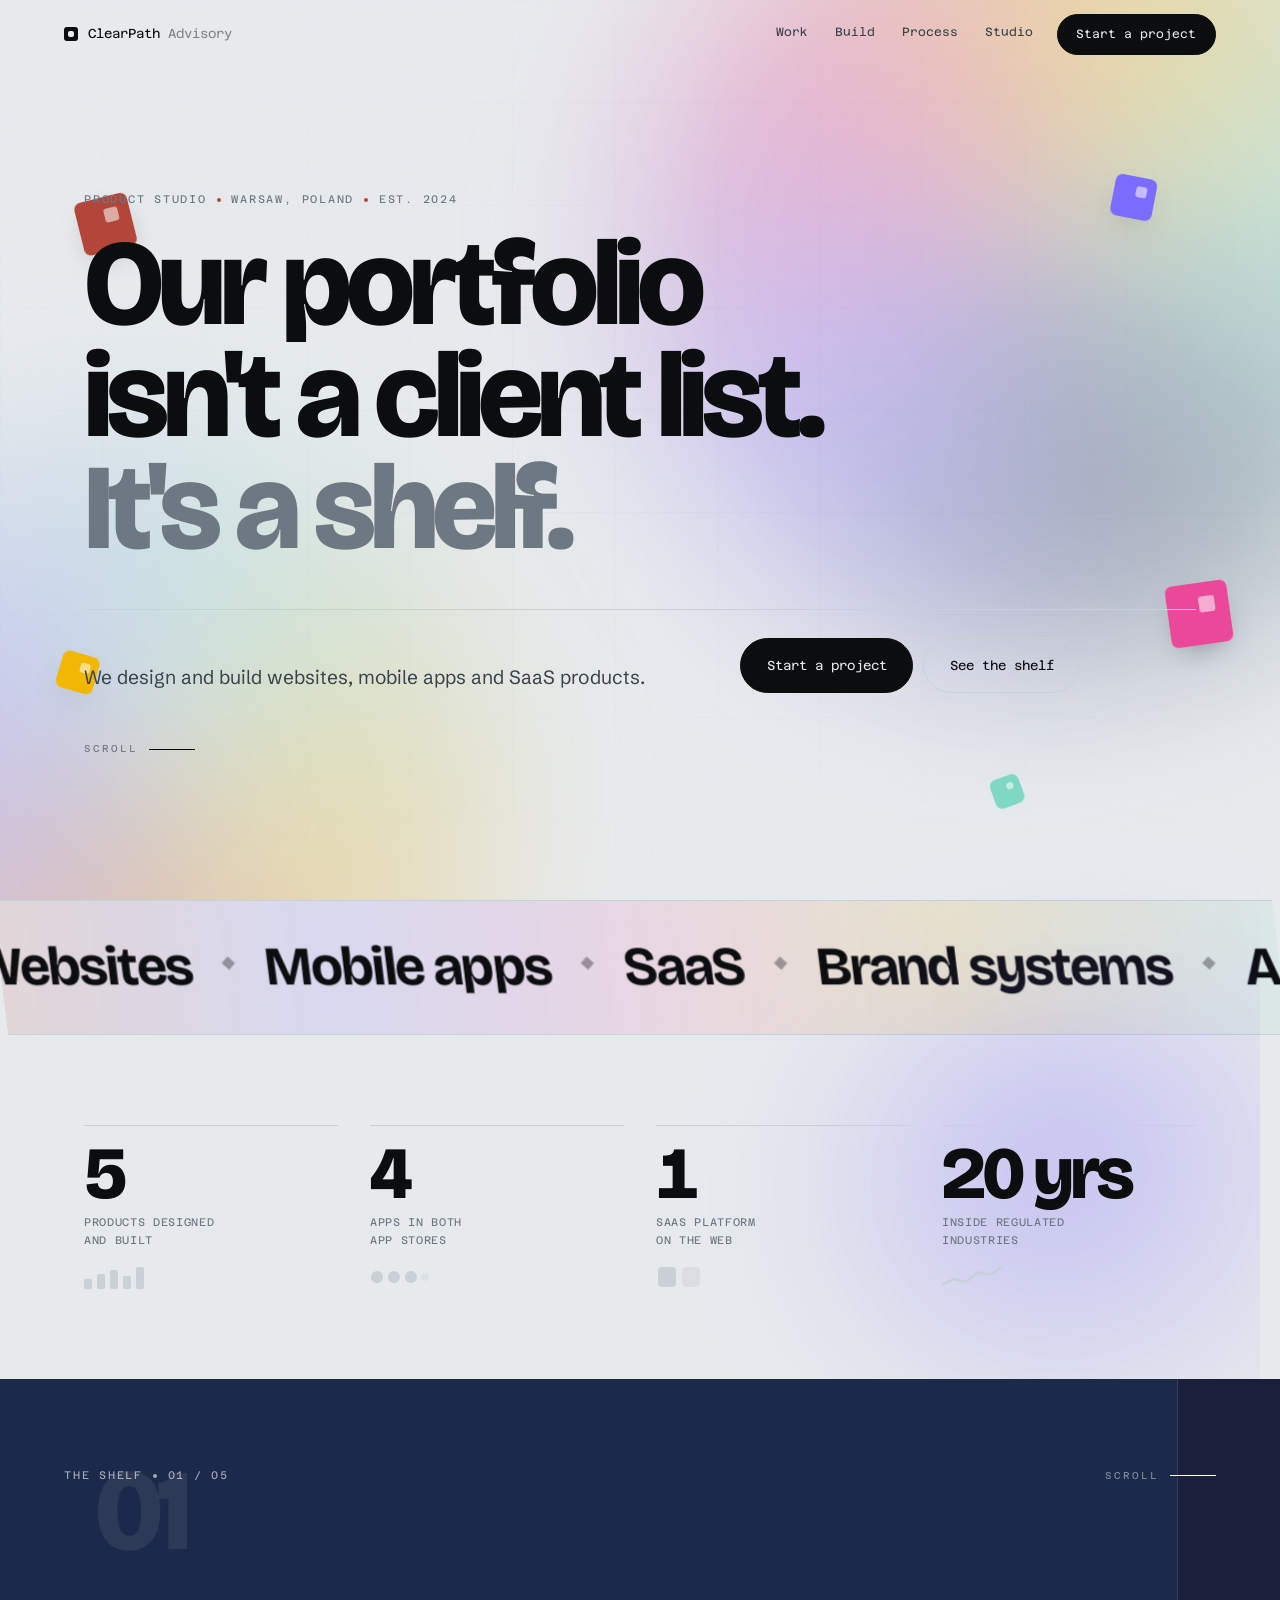
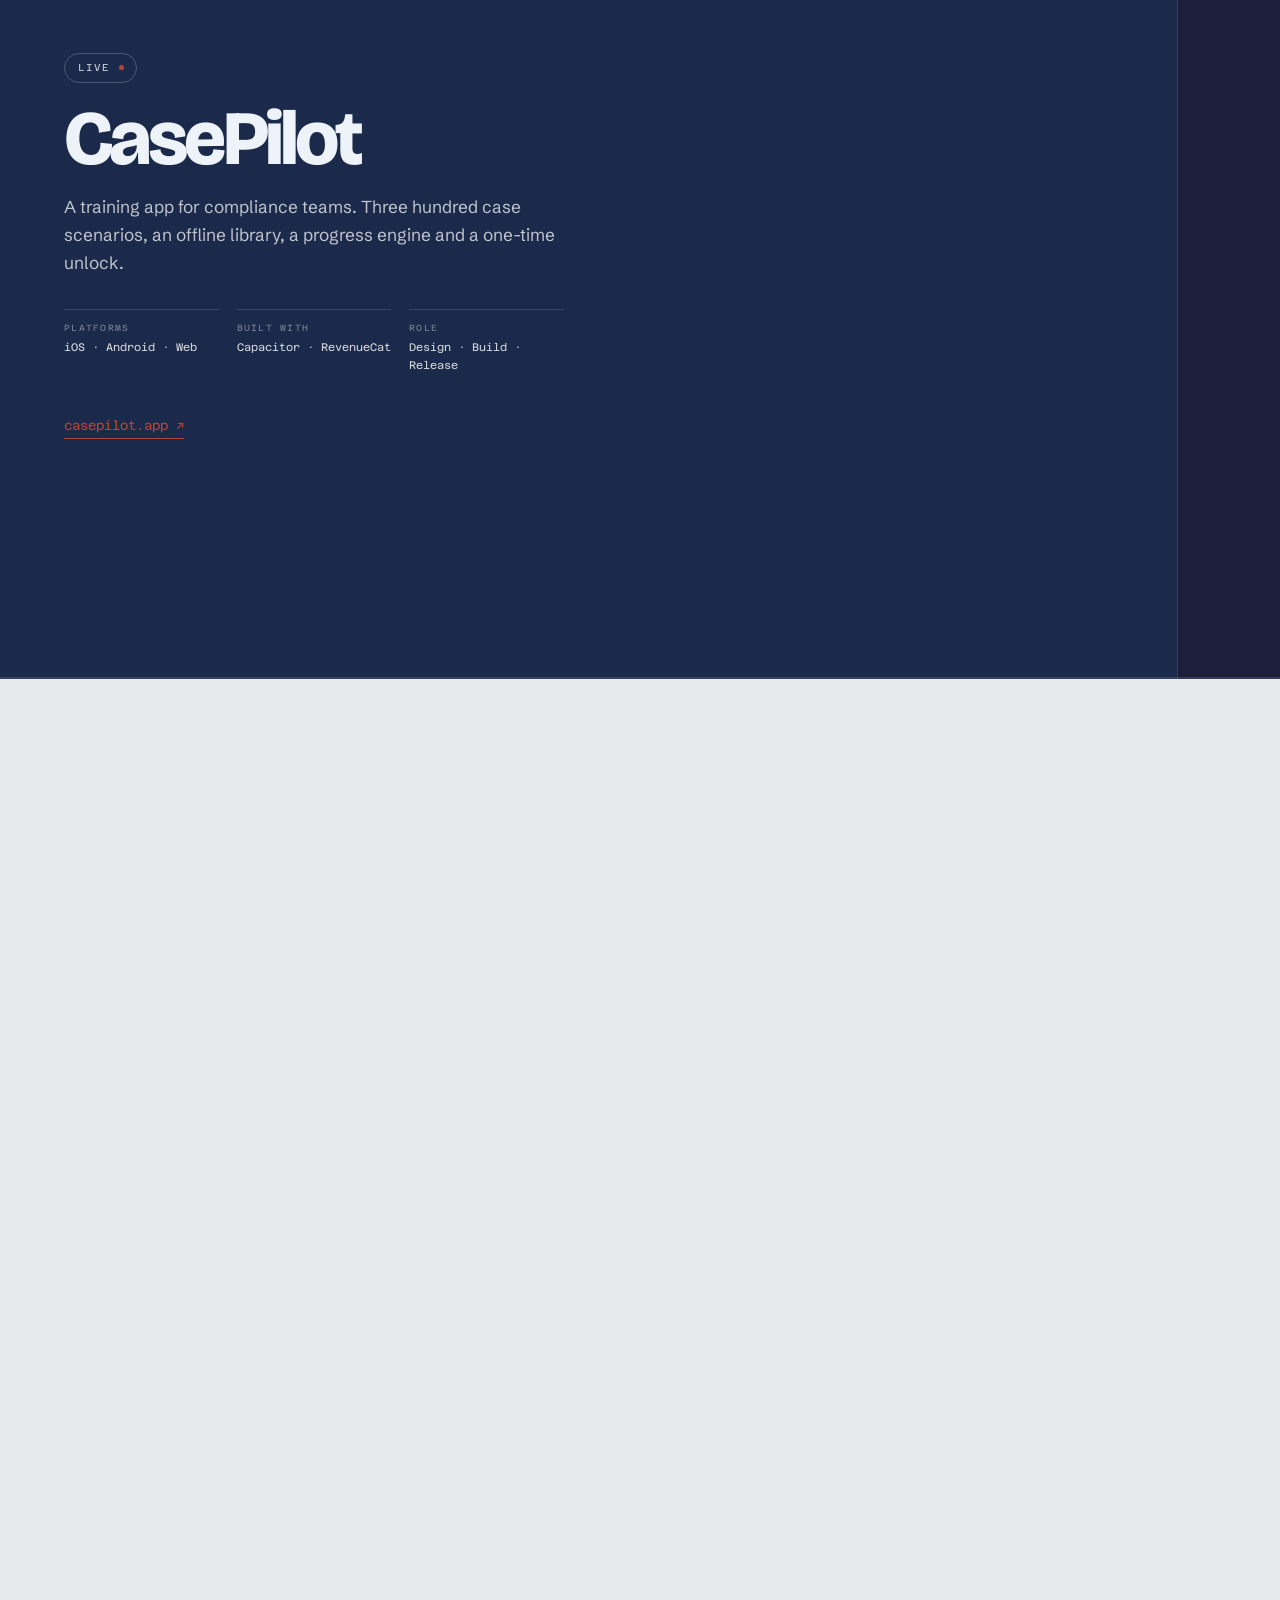
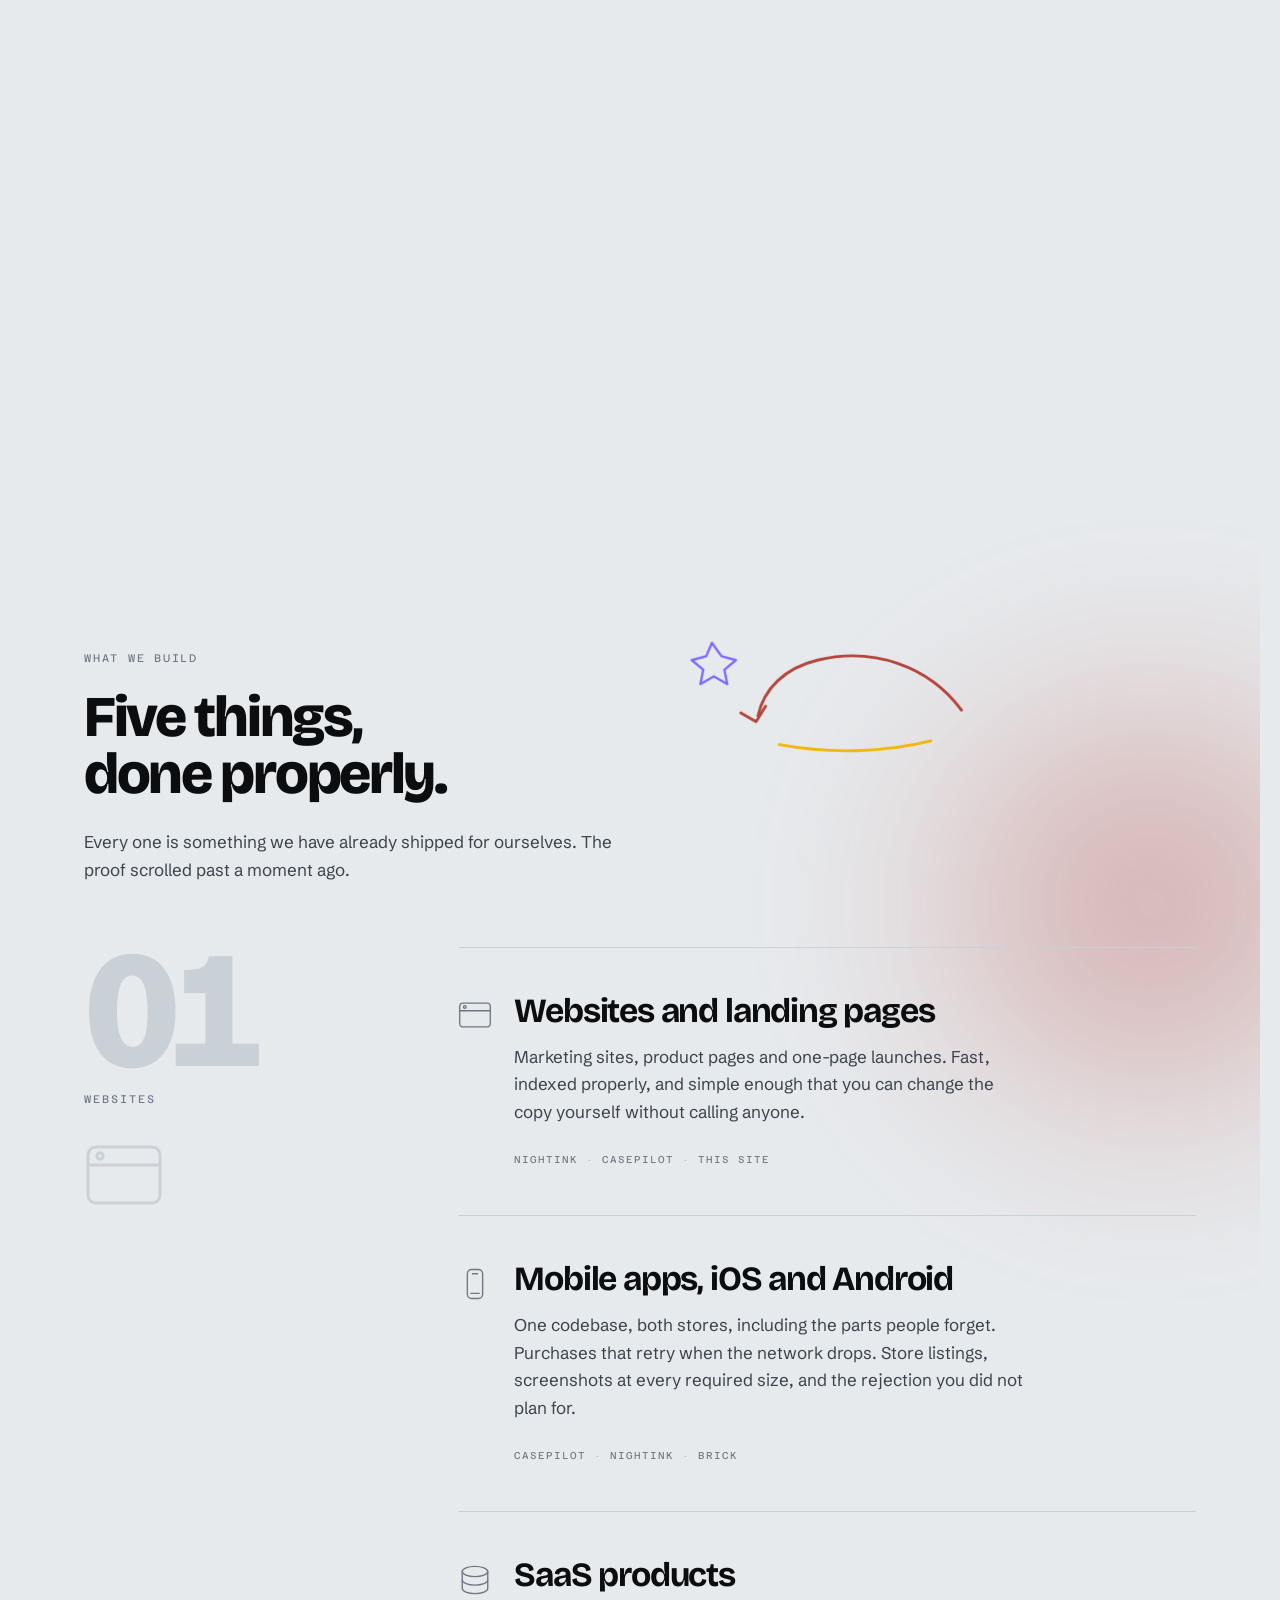
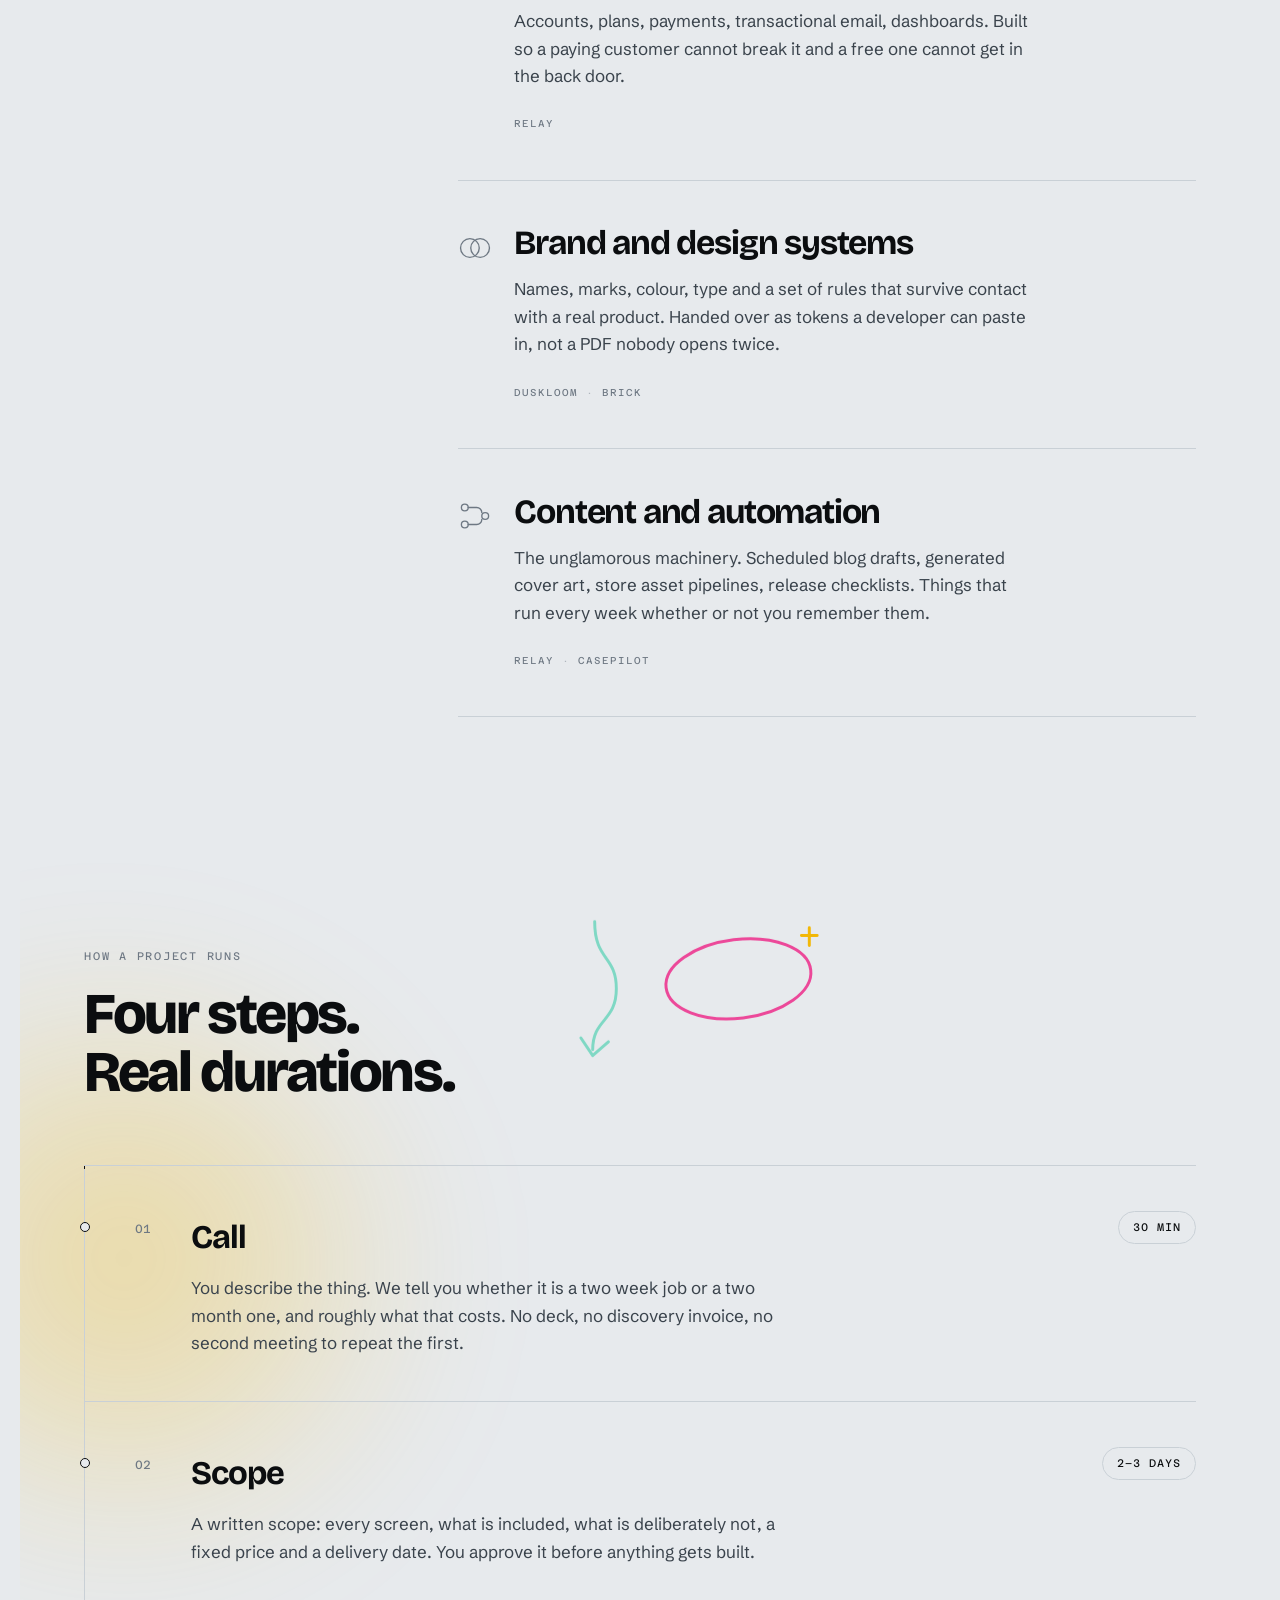
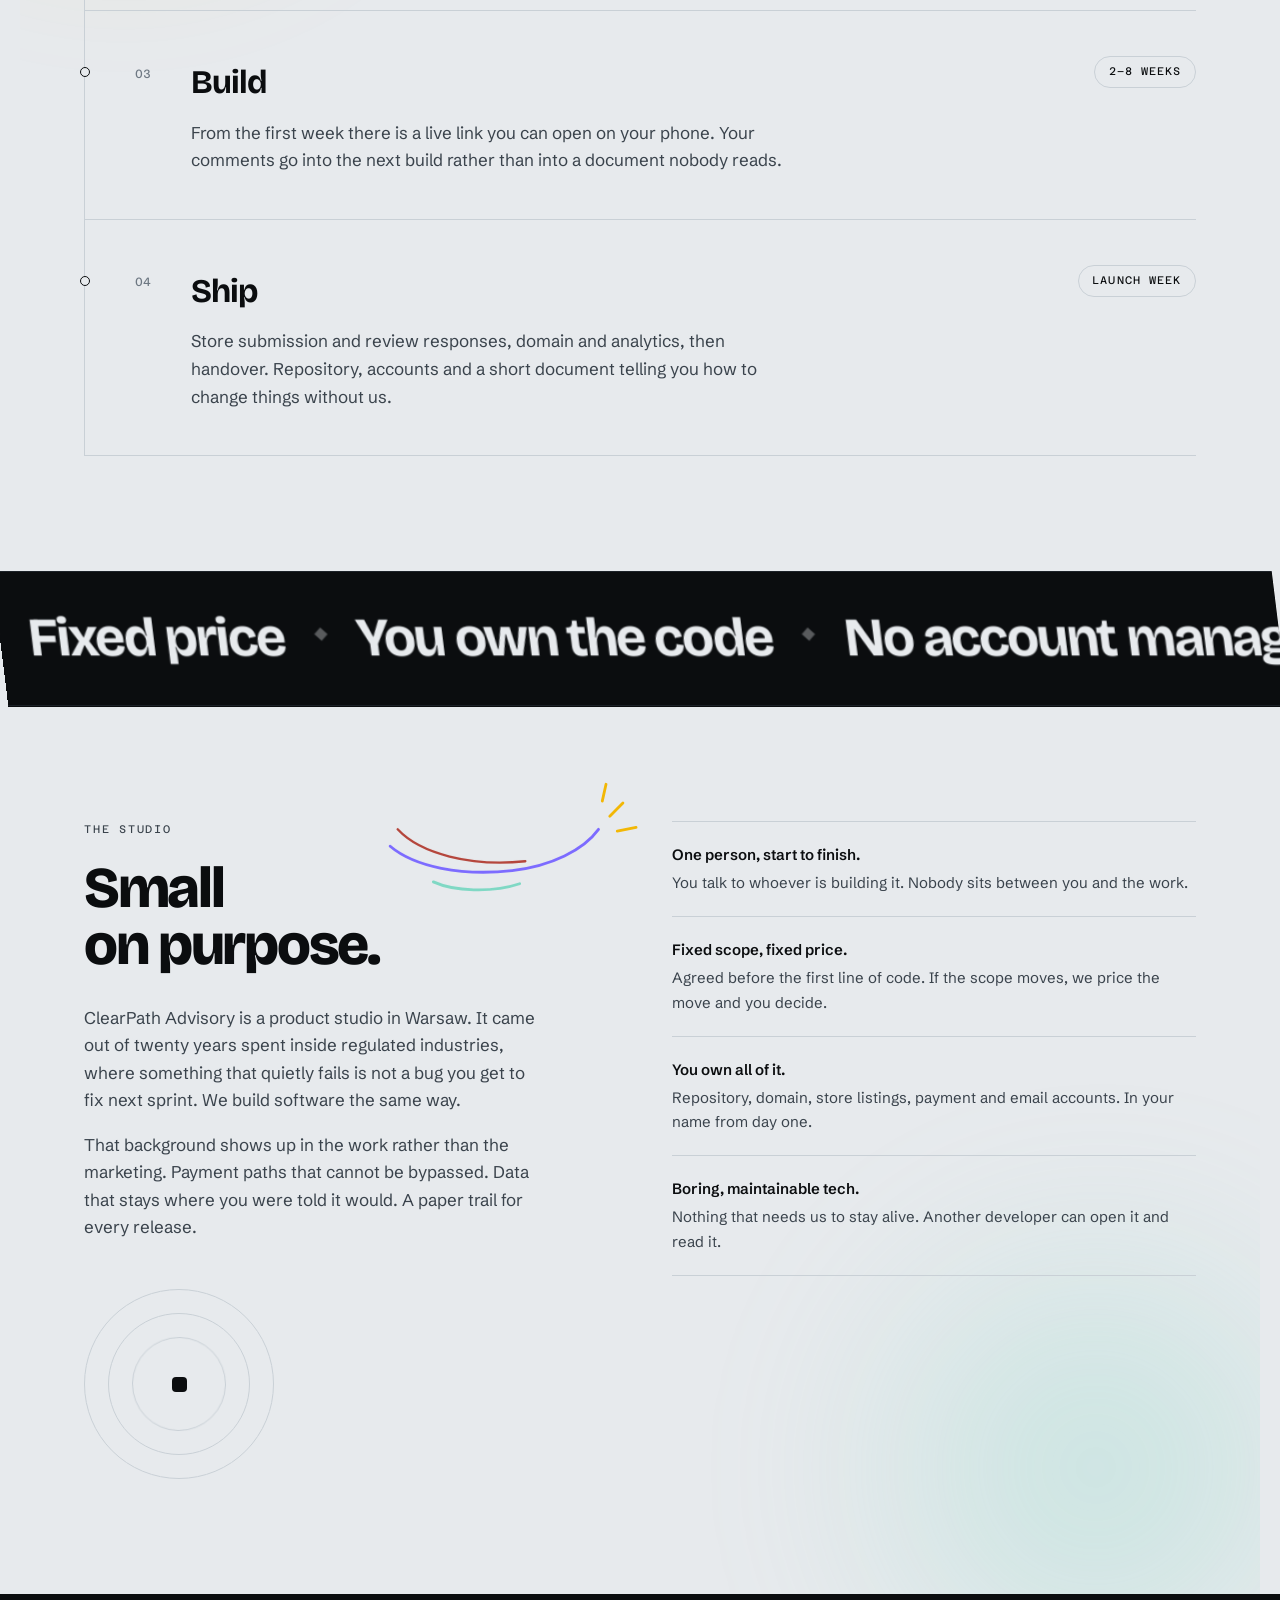
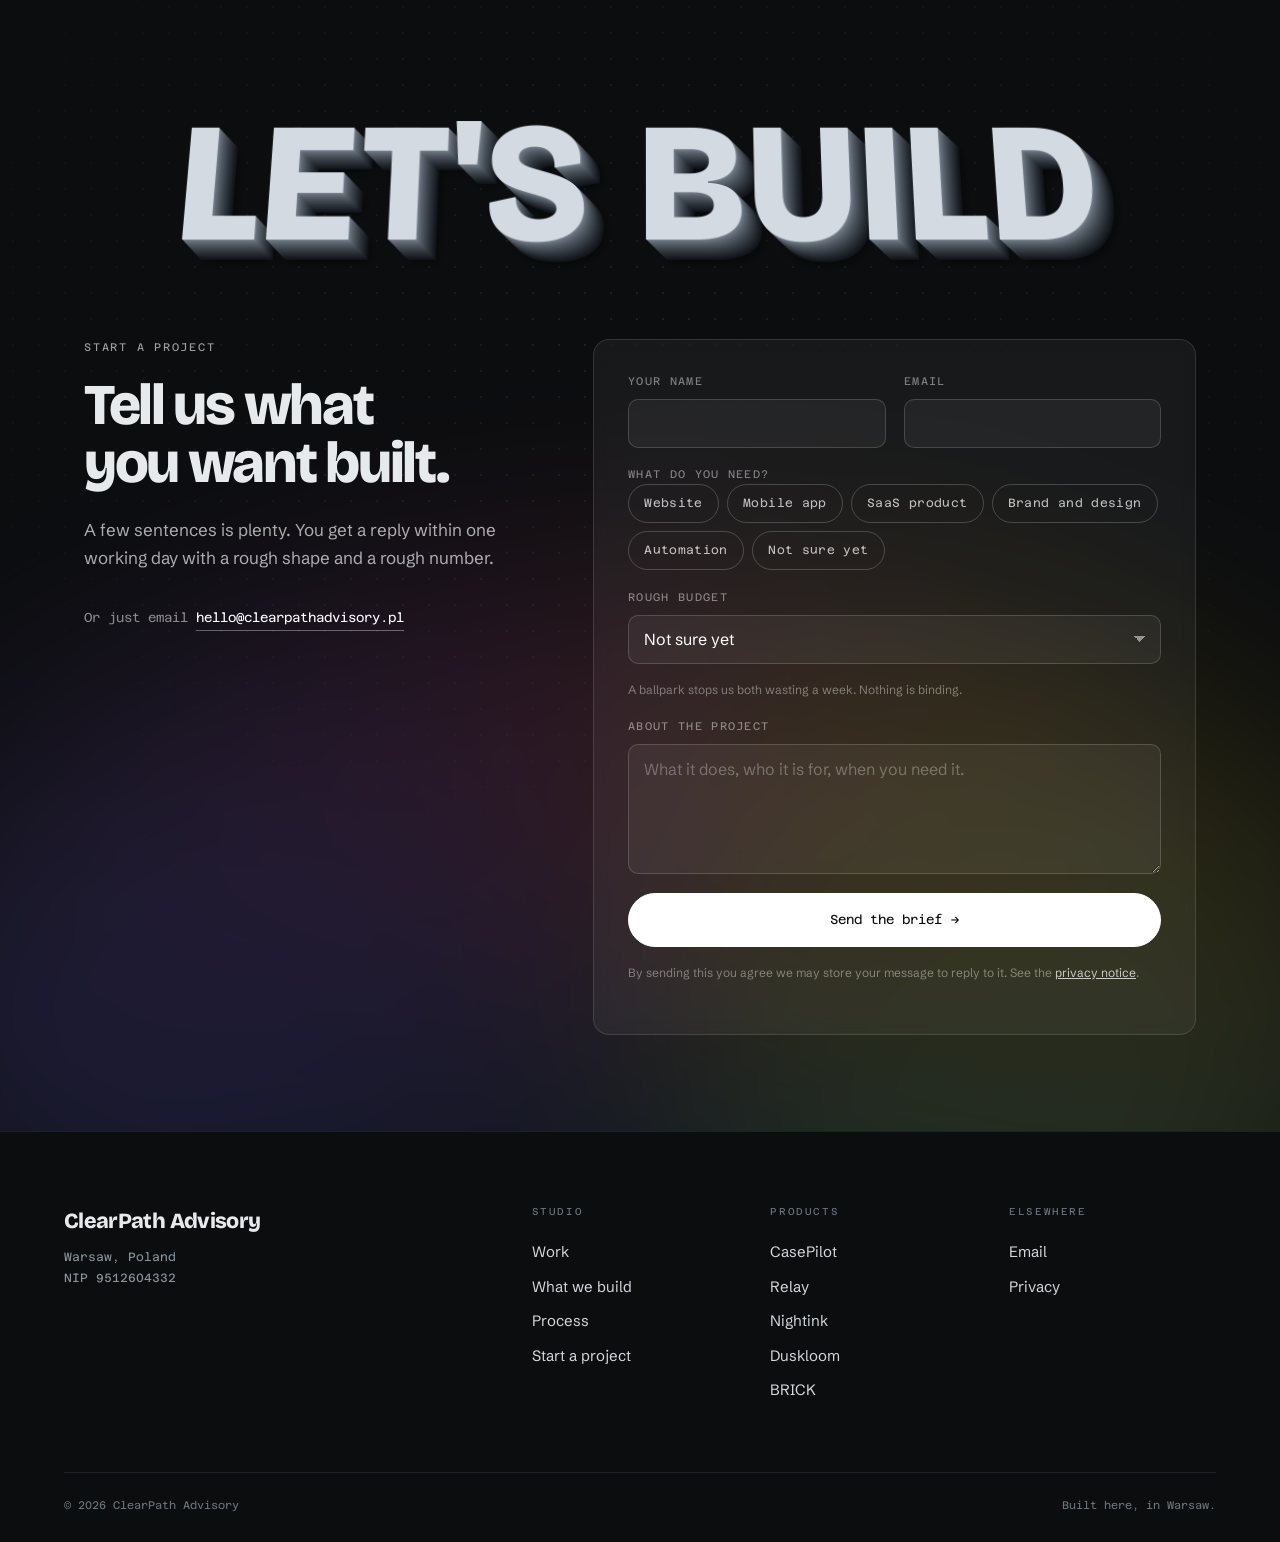
==== commit 8155aaa5: "Update index.html" ====
--- a/index.html
+++ b/index.html
@@ -33,8 +33,10 @@
 <meta name="twitter:image" content="https://www.clearpathadvisory.pl/assets/og.png">
 <meta name="twitter:image:alt" content="ClearPath Advisory. Our portfolio isn't a client list. It's a shelf.">
 
-<link rel="icon" href="assets/favicon.svg" type="image/svg+xml">
-<link rel="apple-touch-icon" href="assets/apple-touch-icon.png">
+<link rel="icon" href="/favicon.ico" sizes="any">
+<link rel="icon" href="/favicon.png" type="image/png" sizes="192x192">
+<link rel="icon" href="/assets/favicon.svg" type="image/svg+xml">
+<link rel="apple-touch-icon" href="/assets/apple-touch-icon.png">
 <link rel="manifest" href="assets/site.webmanifest">
 <link rel="preconnect" href="https://fonts.googleapis.com">
 <link rel="preconnect" href="https://fonts.gstatic.com" crossorigin>
--- a/assets/styles.css
+++ b/assets/styles.css
@@ -107,11 +107,11 @@
   font-family:var(--mono);font-size:.8125rem;
   padding:1rem 1.6rem;border:1px solid var(--ink);border-radius:999px;
   text-decoration:none;cursor:pointer;
-  transition:background .45s var(--ease),color .45s var(--ease),border-color .45s var(--ease);
-}
-.btn i{font-style:normal;transition:transform .4s var(--ease)}
-.btn:hover{background:transparent;color:var(--ink);border-color:var(--live)}
-.btn:hover i{transform:translateX(4px)}
+  transition:background .2s var(--ease),color .2s var(--ease),border-color .2s var(--ease);
+}
+.btn i{font-style:normal;transition:transform .2s var(--ease)}
+@media (hover:hover) and (pointer:fine){.btn:hover{background:transparent;color:var(--ink);border-color:var(--live)}
+.btn:hover i{transform:translateX(4px)}}
 
 /* a soft ring that expands out of the edge while hovered */
 .btn::after{
@@ -119,7 +119,7 @@
   border:1px solid var(--live);
   opacity:0;transform:scale(1);pointer-events:none;
 }
-.btn:hover::after{animation:ripple 2.4s var(--ease) infinite}
+@media (hover:hover) and (pointer:fine){.btn:hover::after{animation:ripple 1.4s var(--ease)}}
 @keyframes ripple{
   0%{opacity:.5;transform:scale(1)}
   70%{opacity:0;transform:scale(1.28)}
@@ -127,7 +127,7 @@
 }
 
 .btn--ghost{background:transparent;color:var(--ink);border-color:var(--line)}
-.btn--ghost:hover{background:transparent;color:var(--ink);border-color:var(--live)}
+@media (hover:hover) and (pointer:fine){.btn--ghost:hover{background:transparent;color:var(--ink);border-color:var(--live)}}
 .btn--sm{padding:.6rem 1.15rem;font-size:.75rem}
 .btn--wide{width:100%;padding:1.15rem 1.6rem}
 
@@ -143,22 +143,22 @@
 .nav.is-inv .nav__glyph{background:var(--paper)}
 .nav.is-inv .nav__glyph::after{background:var(--ink)}
 .nav.is-inv .nav__links a{color:rgba(255,255,255,.72)}
-.nav.is-inv .nav__links a:hover{color:#fff}
+@media (hover:hover) and (pointer:fine){.nav.is-inv .nav__links a:hover{color:#fff}}
 .nav.is-inv .btn{background:var(--paper);color:var(--ink);border-color:var(--paper)}
-.nav.is-inv .btn:hover{background:transparent;color:var(--paper);border-color:var(--paper)}
+@media (hover:hover) and (pointer:fine){.nav.is-inv .btn:hover{background:transparent;color:var(--paper);border-color:var(--paper)}}
 .nav.is-inv .btn::after{border-color:var(--paper)}
 .nav.is-inv .burger span{background:var(--paper)}
 
 .nav__mark{display:flex;align-items:center;gap:.6rem;text-decoration:none;font-family:var(--mono);font-size:.8125rem;margin-right:auto}
 .nav__glyph{width:14px;height:14px;flex:none;border-radius:3px;background:var(--ink);position:relative;transition:background .4s ease,transform .6s var(--ease)}
 .nav__glyph::after{content:"";position:absolute;inset:4px 4px auto auto;width:6px;height:6px;border-radius:2px;background:var(--paper)}
-.nav__mark:hover .nav__glyph{transform:rotate(90deg)}
+@media (hover:hover) and (pointer:fine){.nav__mark:hover .nav__glyph{transform:rotate(90deg)}}
 .nav__name i{font-style:normal;opacity:.45}
 
 .nav__links{display:flex;gap:1.7rem}
 .nav__links a{position:relative;font-family:var(--mono);font-size:.75rem;text-decoration:none;color:var(--ink-2);padding-bottom:3px;transition:color .25s ease}
 .nav__links a::after{content:"";position:absolute;left:0;bottom:0;width:100%;height:1px;background:currentColor;transform:scaleX(0);transform-origin:right;transition:transform .45s var(--ease)}
-.nav__links a:hover::after{transform:scaleX(1);transform-origin:left}
+@media (hover:hover) and (pointer:fine){.nav__links a:hover::after{transform:scaleX(1);transform-origin:left}}
 
 .burger{display:none;width:34px;height:34px;background:none;border:0;padding:0;cursor:pointer;position:relative}
 .burger span{position:absolute;left:7px;width:20px;height:1.5px;background:var(--ink);transition:transform .4s var(--ease)}
@@ -167,15 +167,15 @@
 .burger.is-on span:nth-child(1){transform:translateY(3px) rotate(45deg)}
 .burger.is-on span:nth-child(2){transform:translateY(-3px) rotate(-45deg)}
 
-.drawer{position:fixed;inset:0;z-index:110;background:var(--ink);color:var(--paper);display:flex;flex-direction:column;justify-content:center;gap:.4rem;padding:var(--pad);clip-path:inset(0 0 100% 0);transition:clip-path .7s var(--ease);pointer-events:none}
+.drawer{position:fixed;inset:0;z-index:110;background:var(--ink);color:var(--paper);display:flex;flex-direction:column;justify-content:center;gap:.4rem;padding:var(--pad);clip-path:inset(0 0 100% 0);transition:clip-path .45s var(--ease);pointer-events:none}
 .drawer.is-open{clip-path:inset(0 0 0 0);pointer-events:auto}
 .drawer a{font-family:var(--display);font-weight:700;font-size:clamp(2rem,10vw,3.5rem);letter-spacing:-.04em;text-decoration:none;line-height:1.15;opacity:0;transform:translateY(20px);transition:opacity .5s var(--ease),transform .5s var(--ease)}
 .drawer.is-open a{opacity:1;transform:none}
-.drawer.is-open a:nth-child(1){transition-delay:.18s}
-.drawer.is-open a:nth-child(2){transition-delay:.24s}
-.drawer.is-open a:nth-child(3){transition-delay:.30s}
-.drawer.is-open a:nth-child(4){transition-delay:.36s}
-.drawer.is-open a:nth-child(5){transition-delay:.42s}
+.drawer.is-open a:nth-child(1){transition-delay:.08s}
+.drawer.is-open a:nth-child(2){transition-delay:.13s}
+.drawer.is-open a:nth-child(3){transition-delay:.18s}
+.drawer.is-open a:nth-child(4){transition-delay:.23s}
+.drawer.is-open a:nth-child(5){transition-delay:.28s}
 
 @media (max-width:900px){
   .nav__links,.nav .btn--sm{display:none}
@@ -244,8 +244,8 @@
 .stats li{display:flex;flex-direction:column;gap:.5rem;padding-top:1.1rem;border-top:1px solid var(--line)}
 .stats b{font-family:var(--display);font-weight:800;font-size:clamp(2.6rem,1.4rem + 4vw,5rem);letter-spacing:-.055em;line-height:.85;font-variant-numeric:tabular-nums}
 .stats span{font-family:var(--mono);font-size:.6875rem;letter-spacing:.06em;color:var(--muted);text-transform:uppercase;line-height:1.7}
-.stats__g{width:60px;height:24px;margin-top:.4rem;color:var(--line);fill:currentColor;overflow:visible}
-.stats li:hover .stats__g{color:var(--live);transition:color .4s ease}
+.stats__g{width:60px;height:24px;margin-top:.4rem;color:var(--line);fill:currentColor;overflow:visible;transition:color .25s ease}
+@media (hover:hover) and (pointer:fine){.stats li:hover .stats__g{color:var(--live)}}
 
 /* ══════════ HORIZONTAL GALLERY ══════════ */
 
@@ -281,7 +281,7 @@
 .pan__meta b{font-weight:400;font-size:.5625rem;letter-spacing:.14em;text-transform:uppercase;color:rgba(255,255,255,.4)}
 .pan__link{align-items:center;gap:.5rem;font-family:var(--mono);font-size:.8125rem;text-decoration:none;color:var(--pacc,#fff);border-bottom:1px solid currentColor;padding-bottom:2px}
 .pan__link i{font-style:normal;transition:transform .35s var(--ease)}
-.pan__link:hover i{transform:translate(3px,-3px)}
+@media (hover:hover) and (pointer:fine){.pan__link:hover i{transform:translate(3px,-3px)}}
 
 /* ══════════ DEVICE MOCKUPS ══════════
    Each product's interface, drawn from its own palette.        */
@@ -400,10 +400,10 @@
 .svc__list{list-style:none;margin:0;padding:0}
 .svc__row{display:grid;grid-template-columns:auto minmax(0,1fr);gap:1.4rem;padding:clamp(1.8rem,3.5vw,2.8rem) 0;border-top:1px solid var(--line);transition:padding-left .5s var(--ease)}
 .svc__row:last-child{border-bottom:1px solid var(--line)}
-.svc__row:hover{padding-left:1rem}
+@media (hover:hover) and (pointer:fine){.svc__row:hover{padding-left:1rem}}
 .svc__ico{display:block;width:34px;height:34px;flex:none;margin-top:.35rem;color:var(--muted);transition:color .4s ease,transform .6s var(--ease)}
 .svc__ico svg{width:100%;height:100%;fill:none;stroke:currentColor;stroke-width:1.6;stroke-linecap:round}
-.svc__row:hover .svc__ico{color:var(--live);transform:rotate(-8deg) scale(1.08)}
+@media (hover:hover) and (pointer:fine){.svc__row:hover .svc__ico{color:var(--live);transform:rotate(-8deg) scale(1.08)}}
 .svc__row h3{font-family:var(--display);font-weight:700;font-size:clamp(1.3rem,1rem + 1.4vw,2.15rem);letter-spacing:-.035em;line-height:1.05;margin:0 0 .9rem}
 .svc__row p{margin:0 0 1.1rem;color:var(--ink-2);max-width:52ch}
 .svc__proof{display:inline-flex;flex-wrap:wrap;align-items:center;gap:.5rem;font-family:var(--mono);font-size:.625rem;letter-spacing:.1em;text-transform:uppercase;color:var(--muted)}
@@ -424,7 +424,7 @@
 .step{position:relative;display:grid;grid-template-columns:auto minmax(0,1fr) auto;gap:1rem 2.5rem;align-items:start;padding:clamp(1.8rem,3.5vw,2.8rem) 0 clamp(1.8rem,3.5vw,2.8rem) clamp(1.5rem,4vw,3.5rem);border-top:1px solid var(--line)}
 .step:last-child{border-bottom:1px solid var(--line)}
 .step__node{position:absolute;left:-4.5px;top:calc(clamp(1.8rem,3.5vw,2.8rem) + .7rem);width:10px;height:10px;border-radius:50%;background:var(--paper);border:1px solid var(--ink);transition:background .4s ease,transform .5s var(--ease)}
-.step:hover .step__node{background:var(--ink);transform:scale(1.4)}
+@media (hover:hover) and (pointer:fine){.step:hover .step__node{background:var(--ink);transform:scale(1.4)}}
 .step__n{font-family:var(--mono);font-size:.75rem;color:var(--muted);padding-top:.55rem}
 .step__body h3{font-family:var(--display);font-weight:700;font-size:clamp(1.4rem,1.1rem + 1.2vw,2.1rem);letter-spacing:-.035em;margin:0 0 .6rem}
 .step__body p{margin:0;color:var(--ink-2);max-width:60ch}
@@ -522,12 +522,12 @@
 .picks{display:flex;flex-wrap:wrap;gap:.5rem}
 .picks label{display:inline-flex;align-items:center;border:1px solid rgba(255,255,255,.2);border-radius:999px;padding:.55rem .95rem;cursor:pointer;color:rgba(255,255,255,.72);font-size:.75rem;letter-spacing:.03em;text-transform:none;transition:border-color .25s ease,background .25s ease,color .25s ease}
 .picks input{position:absolute;opacity:0;width:0;height:0}
-.picks label:hover{border-color:rgba(255,255,255,.55);color:#fff}
+@media (hover:hover) and (pointer:fine){.picks label:hover{border-color:rgba(255,255,255,.55);color:#fff}}
 .picks label:has(input:checked){background:#fff;border-color:#fff;color:var(--ink)}
 .picks label:has(input:focus-visible){outline:2px solid #fff;outline-offset:2px}
 
 .form .btn{background:#fff;color:var(--ink);border-color:#fff}
-.form .btn:hover{background:transparent;color:#fff;border-color:#fff}
+@media (hover:hover) and (pointer:fine){.form .btn:hover{background:transparent;color:#fff;border-color:#fff}}
 .form .btn::after{border-color:#fff}
 .hint{font-size:.75rem;color:rgba(255,255,255,.4);margin:.6rem 0 0;line-height:1.55}
 .hint a{color:rgba(255,255,255,.75)}
@@ -553,7 +553,7 @@
 .foot__nav{display:grid;grid-template-columns:repeat(auto-fit,minmax(140px,1fr));gap:2rem}
 .foot__nav h4{font-family:var(--mono);font-size:.625rem;font-weight:400;letter-spacing:.16em;text-transform:uppercase;color:#6B757F;margin:0 0 .9rem}
 .foot__nav a{display:block;text-decoration:none;font-size:.9375rem;padding:.32rem 0;color:#D3D9DE;transition:color .25s ease,transform .35s var(--ease)}
-.foot__nav a:hover{color:#fff;transform:translateX(4px)}
+@media (hover:hover) and (pointer:fine){.foot__nav a:hover{color:#fff;transform:translateX(4px)}}
 .foot__legal{max-width:var(--maxw);margin:clamp(2.5rem,5vw,4rem) auto 0;padding-top:1.5rem;border-top:1px solid #1D2228;display:flex;justify-content:space-between;gap:1rem;flex-wrap:wrap;font-family:var(--mono);font-size:.6875rem;color:#6B757F}
 @media (max-width:760px){.foot__row{grid-template-columns:1fr}}
 
@@ -566,14 +566,43 @@
 .doc ul{padding-left:1.1rem}
 .doc__meta{font-family:var(--mono);font-size:.6875rem;letter-spacing:.1em;text-transform:uppercase;color:var(--muted);margin:0 0 2.5rem}
 .doc__back{font-family:var(--mono);font-size:.75rem;display:inline-block;margin-bottom:2.5rem;color:var(--muted);text-decoration:none;border-bottom:1px solid var(--line)}
-.doc__back:hover{color:var(--ink)}
+@media (hover:hover) and (pointer:fine){.doc__back:hover{color:var(--ink)}}
+
+/* ══════════ PRESS FEEDBACK ══════════
+   Every interactive element needs to answer a press. On a real pointer
+   the .magnet elements are driven by GSAP (see main.js), so CSS must not
+   touch their transform. On touch GSAP never runs, so CSS owns it there. */
+
+.nav__links a:active,.drawer a:active,.foot__nav a:active,.doc__back:active{opacity:.6}
+.picks label:active{transform:scale(.97)}
+.svc__row:active .svc__ico{transform:scale(.94)}
+
+@media (hover:none),(pointer:coarse){
+  .magnet:active{transform:scale(.97)}
+  .magnet{transition:transform .1s var(--ease)}
+}
+
+/* ══════════ OFFSCREEN PAUSE ══════════
+   The device mockups loop forever. Only the panel currently on screen
+   needs to be animating; the rest are pure battery drain. main.js adds
+   .is-live to the active panel. */
+
+.pan:not(.is-live) .pan__tag i,
+.pan:not(.is-live) .ui-prog i,
+.pan:not(.is-live) .ui-link--acc,
+.pan:not(.is-live) .ui-sticker,
+.pan:not(.is-live) .ui-grid i.on,
+.pan:not(.is-live) .ui-wave i{animation-play-state:paused}
 
 /* ══════════ UTILITY ══════════ */
 
 [data-fade]{opacity:0;transform:translateY(24px)}
 
 @media (prefers-reduced-motion:reduce){
-  *,*::before,*::after{animation-duration:.001ms !important;animation-iteration-count:1 !important;transition-duration:.001ms !important}
+  /* Reduced motion means less movement, not no feedback. Position and
+     scale changes go; opacity and colour stay so hover, focus and form
+     states are still readable. */
+  *,*::before,*::after{animation:none !important;transition-property:opacity,color,background-color,border-color,fill !important;transition-duration:.15s !important}
   .i{transform:none}
   [data-fade]{opacity:1;transform:none}
   .start__big .ch{transform:none;opacity:1}
